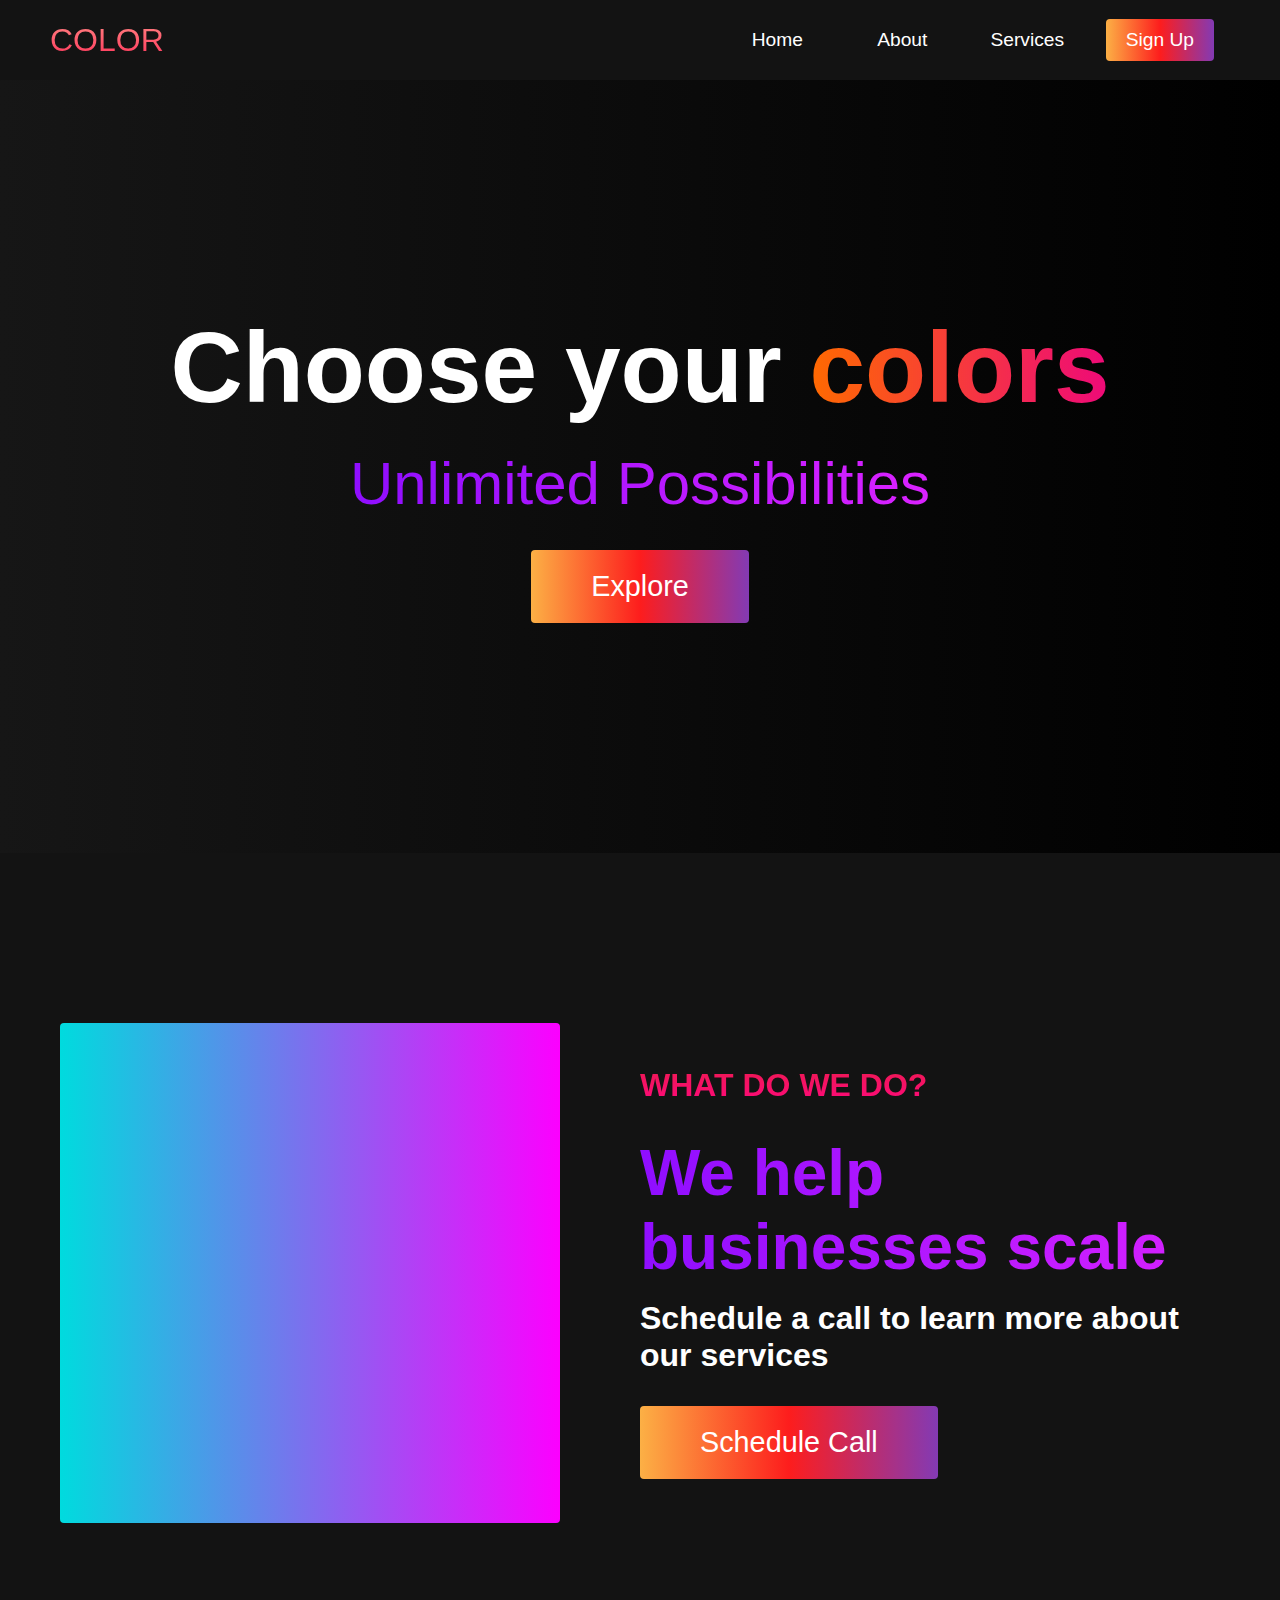
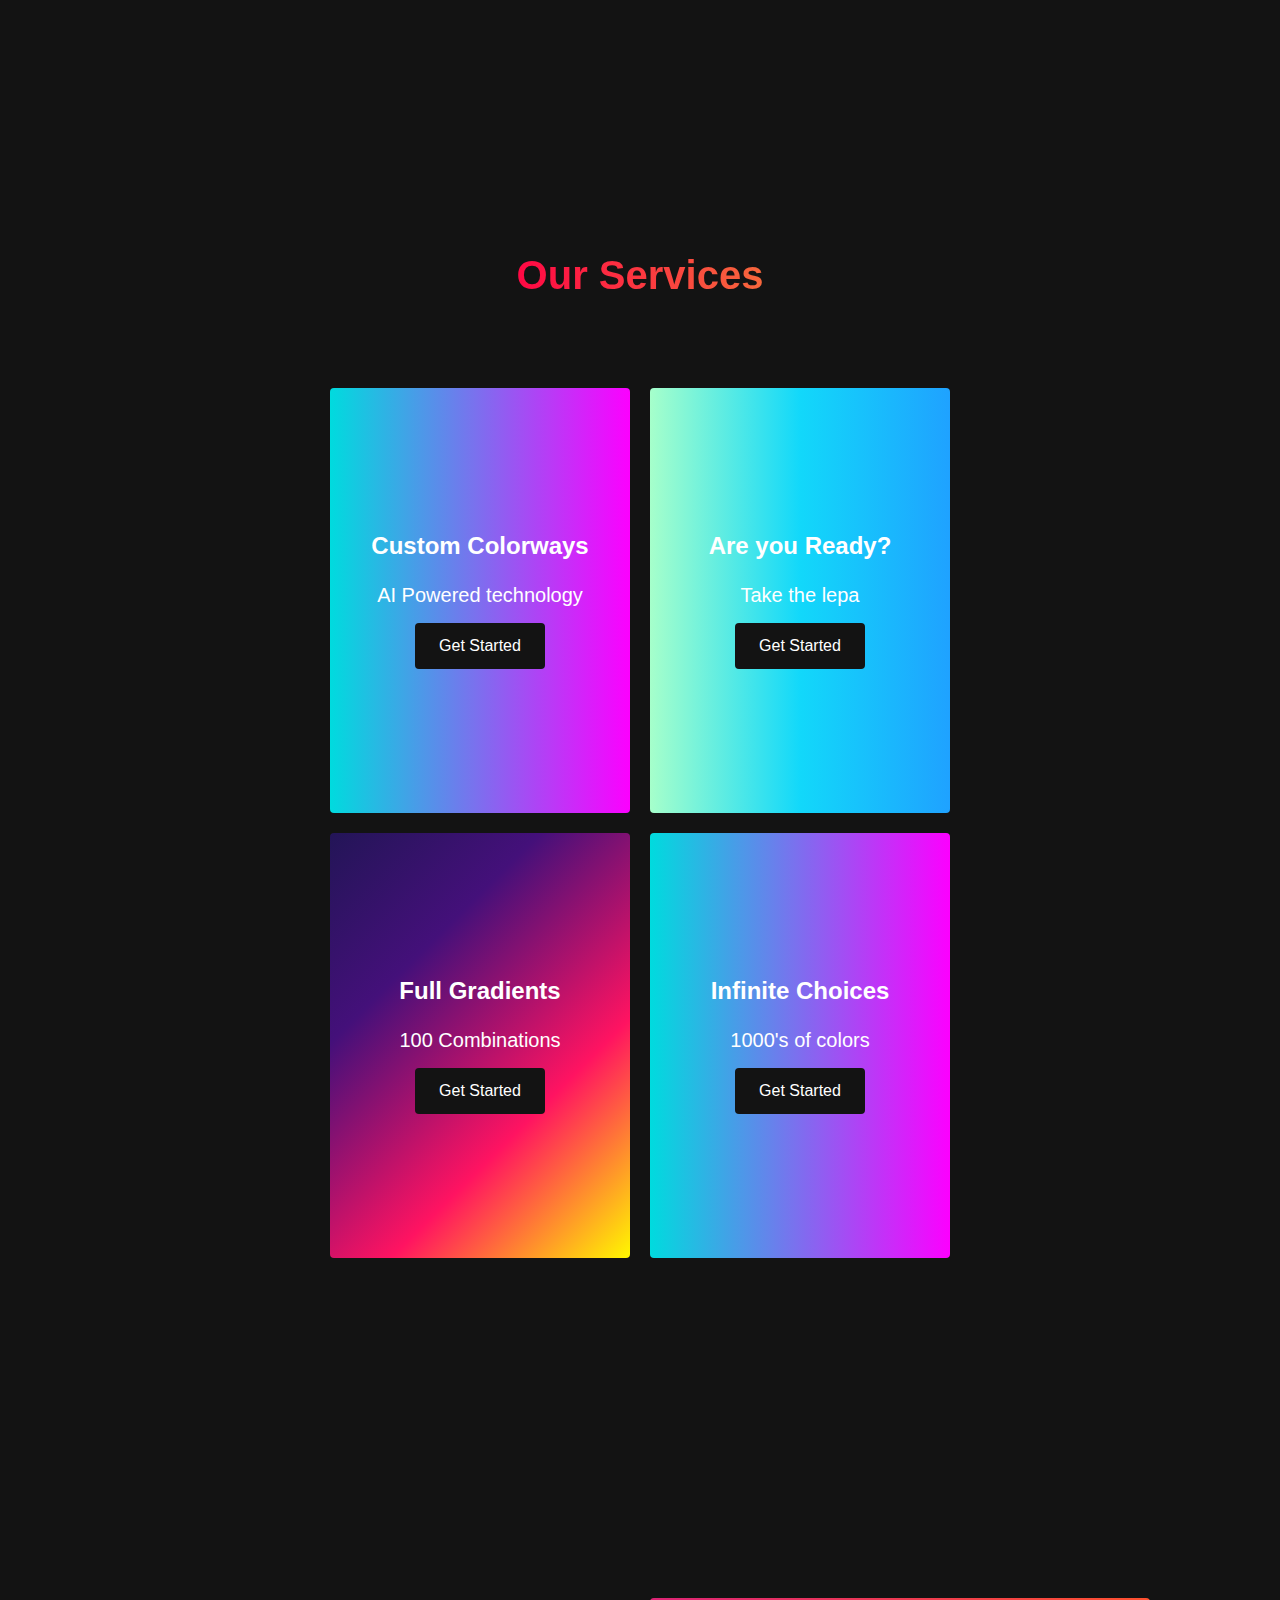
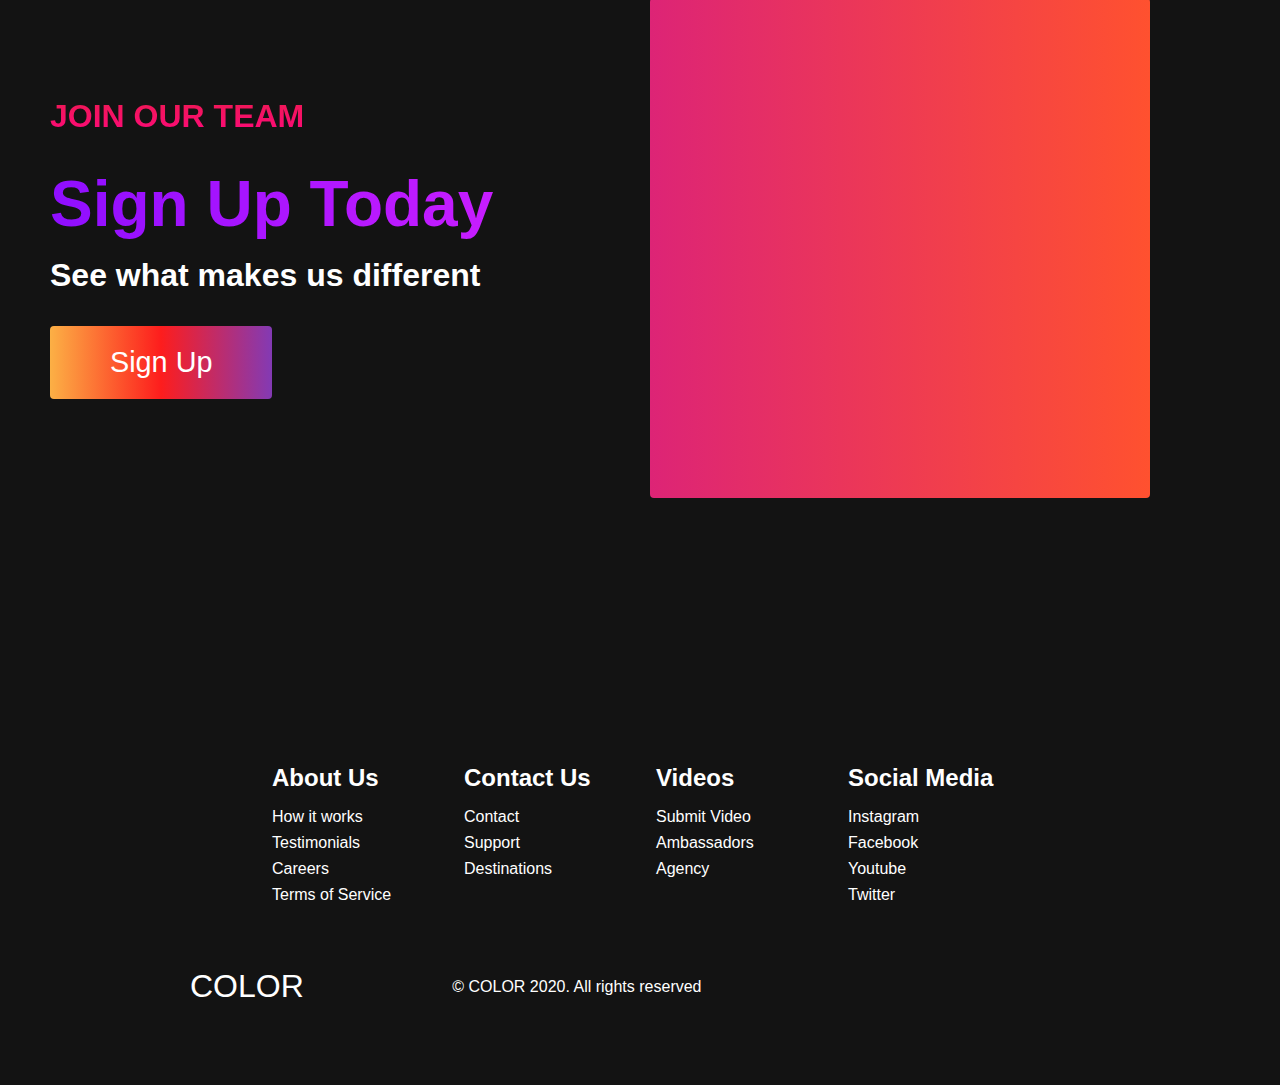
==== index2.html @ d67bf5ee "Landing page 1.0" ====
<!DOCTYPE html>
<html lang="en">
  <head>
    <meta charset="UTF-8" />
    <meta name="viewport" content="width=device-width, initial-scale=1.0" />
    <title>Scroll Website</title>
    <link rel="stylesheet" href="styles2.css" />
    <link
      rel="stylesheet"
      href="https://use.fontawesome.com/releases/v5.14.0/css/all.css"
      integrity="sha384-HzLeBuhoNPvSl5KYnjx0BT+WB0QEEqLprO+NBkkk5gbc67FTaL7XIGa2w1L0Xbgc"
      crossorigin="anonymous"
    />
  </head>
  <body>
    <!-- Navbar Section -->
    <nav class="navbar">
      <div class="navbar__container">
        <a href="#home" id="navbar__logo">COLOR</a>
        <div class="navbar__toggle" id="mobile-menu">
          <span class="bar"></span> <span class="bar"></span>
          <span class="bar"></span>
        </div>
        <ul class="navbar__menu">
          <li class="navbar__item">
            <a href="#home" class="navbar__links" id="home-page">Home</a>
          </li>
          <li class="navbar__item">
            <a href="#about" class="navbar__links" id="about-page">About</a>
          </li>
          <li class="navbar__item">
            <a href="#services" class="navbar__links" id="services-page"
              >Services</a
            >
          </li>
          <li class="navbar__btn">
            <a href="#sign-up" class="button" id="signup">Sign Up</a>
          </li>
        </ul>
      </div>
    </nav>

    <!-- Hero Section -->
    <div class="hero" id="home">
      <div class="hero__container">
        <h1 class="hero__heading">Choose your <span>colors</span></h1>
        <p class="hero__description">Unlimited Possibilities</p>
        <button class="main__btn"><a href="#">Explore</a></button>
      </div>
    </div>

    <!-- About Section -->
    <div class="main" id="about">
      <div class="main__container">
        <div class="main__img--container">
          <div class="main__img--card"><i class="fas fa-layer-group"></i></div>
        </div>
        <div class="main__content">
          <h1>What do we do?</h1>
          <h2>We help businesses scale</h2>
          <p>Schedule a call to learn more about our services</p>
          <button class="main__btn"><a href="#">Schedule Call</a></button>
        </div>
      </div>
    </div>

    <!-- Services Section -->
    <div class="services" id="services">
      <h1>Our Services</h1>
      <div class="services__wrapper">
        <div class="services__card">
          <h2>Custom Colorways</h2>
          <p>AI Powered technology</p>
          <div class="services__btn"><button>Get Started</button></div>
        </div>
        <div class="services__card">
          <h2>Are you Ready?</h2>
          <p>Take the lepa</p>
          <div class="services__btn"><button>Get Started</button></div>
        </div>
        <div class="services__card">
          <h2>Full Gradients</h2>
          <p>100 Combinations</p>
          <div class="services__btn"><button>Get Started</button></div>
        </div>
        <div class="services__card">
          <h2>Infinite Choices</h2>
          <p>1000's of colors</p>
          <div class="services__btn"><button>Get Started</button></div>
        </div>
      </div>
    </div>

    <!-- Features Section -->
    <div class="main" id="sign-up">
      <div class="main__container">
        <div class="main__content">
          <h1>Join Our Team</h1>
          <h2>Sign Up Today</h2>
          <p>See what makes us different</p>
          <button class="main__btn"><a href="#">Sign Up</a></button>
        </div>
        <div class="main__img--container">
          <div class="main__img--card" id="card-2">
            <i class="fas fa-users"></i>
          </div>
        </div>
      </div>
    </div>

    <!-- Footer Section -->
    <div class="footer__container">
      <div class="footer__links">
        <div class="footer__link--wrapper">
          <div class="footer__link--items">
            <h2>About Us</h2>
            <a href="/sign__up">How it works</a> <a href="/">Testimonials</a>
            <a href="/">Careers</a> <a href="/">Terms of Service</a>
          </div>
          <div class="footer__link--items">
            <h2>Contact Us</h2>
            <a href="/">Contact</a> <a href="/">Support</a>
            <a href="/">Destinations</a>
          </div>
        </div>
        <div class="footer__link--wrapper">
          <div class="footer__link--items">
            <h2>Videos</h2>
            <a href="/">Submit Video</a> <a href="/">Ambassadors</a>
            <a href="/">Agency</a>
          </div>
          <div class="footer__link--items">
            <h2>Social Media</h2>
            <a href="/">Instagram</a> <a href="/">Facebook</a>
            <a href="/">Youtube</a> <a href="/">Twitter</a>
          </div>
        </div>
      </div>
      <section class="social__media">
        <div class="social__media--wrap">
          <div class="footer__logo">
            <a href="/" id="footer__logo">COLOR</a>
          </div>
          <p class="website__rights">© COLOR 2020. All rights reserved</p>
          <div class="social__icons">
            <a href="/" class="social__icon--link" target="_blank"
              ><i class="fab fa-facebook"></i
            ></a>
            <a href="/" class="social__icon--link"
              ><i class="fab fa-instagram"></i
            ></a>
            <a href="/" class="social__icon--link"
              ><i class="fab fa-youtube"></i
            ></a>
            <a href="/" class="social__icon--link"
              ><i class="fab fa-linkedin"></i
            ></a>
            <a href="/" class="social__icon--link"
              ><i class="fab fa-twitter"></i
            ></a>
          </div>
        </div>
      </section>
    </div>

    <script src="app2.js"></script>
  </body>
</html>
---- styles2.css ----
* {
  box-sizing: border-box;
  margin: 0;
  padding: 0;
  font-family: 'Kumbh Sans', sans-serif;
  scroll-behavior: smooth;
}

.navbar {
  background: #131313;
  height: 80px;
  display: flex;
  justify-content: center;
  align-items: center;
  font-size: 1.2rem;
  position: sticky;
  top: 0;
  z-index: 999;
}

.navbar__container {
  display: flex;
  justify-content: space-between;
  height: 80px;
  z-index: 1;
  width: 100%;
  max-width: 1300px;
  margin: 0 auto;
  padding: 0 50px;
}

#navbar__logo {
  background-color: #ff8177;
  background-image: linear-gradient(to top, #ff0844 0%, #ffb199 100%);
  background-size: 100%;
  -webkit-background-clip: text;
  -moz-background-clip: text;
  -webkit-text-fill-color: transparent;
  -moz-text-fill-color: transparent;
  display: flex;
  align-items: center;
  cursor: pointer;
  text-decoration: none;
  font-size: 2rem;
}

.navbar__menu {
  display: flex;
  align-items: center;
  list-style: none;
}

.navbar__item {
  height: 80px;
}

.navbar__links {
  color: #fff;
  display: flex;
  align-items: center;
  justify-content: center;
  width: 125px;
  text-decoration: none;
  height: 100%;
  transition: all 0.3s ease;
}

.navbar__btn {
  display: flex;
  justify-content: center;
  align-items: center;
  padding: 0 1rem;
  width: 100%;
}

.button {
  display: flex;
  justify-content: center;
  align-items: center;
  text-decoration: none;
  padding: 10px 20px;
  height: 100%;
  width: 100%;
  border: none;
  outline: none;
  border-radius: 4px;
  background: #833ab4;
  background: -webkit-linear-gradient(to right, #fcb045, #fd1d1d, #833ab4);
  background: linear-gradient(to right, #fcb045, #fd1d1d, #833ab4);
  color: #fff;
  transition: all 0.3s ease;
}

.navbar__links:hover {
  color: #9518fc;
  transition: all 0.3s ease;
}

@media screen and (max-width: 960px) {
  .navbar__container {
    display: flex;
    justify-content: space-between;
    height: 80px;
    z-index: 1;
    width: 100%;
    max-width: 1300px;
    padding: 0;
  }

  .navbar__menu {
    display: grid;
    grid-template-columns: auto;
    margin: 0;
    width: 100%;
    position: absolute;
    top: -1000px;
    opacity: 1;
    transition: all 0.5s ease;
    z-index: -1;
  }

  .navbar__menu.active {
    background: #131313;
    top: 100%;
    opacity: 1;
    transition: all 0.5s ease;
    z-index: 99;
    height: 60vh;
    font-size: 1.6rem;
  }

  #navbar__logo {
    padding-left: 25px;
  }

  .navbar__toggle .bar {
    width: 25px;
    height: 3px;
    margin: 5px auto;
    transition: all 0.3s ease-in-out;
    background: #fff;
  }

  .navbar__item {
    width: 100%;
  }

  .navbar__links {
    text-align: center;
    padding: 2rem;
    width: 100%;
    display: table;
  }

  .navbar__btn {
    padding-bottom: 2rem;
  }

  .button {
    display: flex;
    justify-content: center;
    align-items: center;
    width: 80%;
    height: 80px;
    margin: 0;
  }

  #mobile-menu {
    position: absolute;
    top: 20%;
    right: 5%;
    transform: translate(5%, 20%);
  }

  .navbar__toggle .bar {
    display: block;
    cursor: pointer;
  }

  #mobile-menu.is-active .bar:nth-child(2) {
    opacity: 0;
  }

  #mobile-menu.is-active .bar:nth-child(1) {
    transform: translateY(8px) rotate(45deg);
  }

  #mobile-menu.is-active .bar:nth-child(3) {
    transform: translateY(-8px) rotate(-45deg);
  }
}

/* Hero Section */
.hero {
  background: #000000;
  background: linear-gradient(to right, #161616, #000000);
  padding: 200px 0;
}

.hero__container {
  display: flex;
  flex-direction: column;
  justify-content: center;
  align-items: center;
  max-width: 1200px;
  margin: 0 auto;
  height: 90%;
  text-align: center;
  padding: 30px;
}

.hero__heading {
  font-size: 100px;
  margin-bottom: 24px;
  color: #fff;
}

.hero__heading span {
  background: #ee0979; /* fallback for old browsers */
  background: -webkit-linear-gradient(
    to right,
    #ff6a00,
    #ee0979
  ); /* Chrome 10-25, Safari 5.1-6 */
  background: linear-gradient(
    to right,
    #ff6a00,
    #ee0979
  ); /* W3C, IE 10+/ Edge, Firefox 16+, Chrome 26+, Opera 12+, Safari 7+ */
  background-size: 100%;
  -webkit-background-clip: text;
  -moz-background-clip: text;
  -webkit-text-fill-color: transparent;
  -mo-text-fill-color: transparent;
}

.hero__description {
  font-size: 60px;
  background: #da22ff; /* fallback for old browsers */
  background: -webkit-linear-gradient(
    to right,
    #9114ff,
    #da22ff
  ); /* Chrome 10-25, Safari 5.1-6 */
  background: linear-gradient(
    to right,
    #8f0eff,
    #da22ff
  ); /* W3C, IE 10+/ Edge, Firefox 16+, Chrome 26+, Opera 12+, Safari 7+ */
  background-size: 100%;
  -webkit-background-clip: text;
  -moz-background-clip: text;
  -webkit-text-fill-color: transparent;
  -moz-text-fill-color: transparent;
}

.highlight {
  border-bottom: 4px solid rgb(132, 0, 255);
}

@media screen and (max-width: 768px) {
  .hero__heading {
    font-size: 60px;
  }

  .hero__description {
    font-size: 40px;
  }
}

/* About Section */
.main {
  background-color: #131313;
  padding: 10rem 0;
}

.main__container {
  display: grid;
  grid-template-columns: 1fr 1fr;
  align-items: center;
  justify-content: center;
  margin: 0 auto;
  height: 90%;
  z-index: 1;
  width: 100%;
  max-width: 1300px;
  padding: 0 50px;
}

.main__content {
  color: #fff;
  width: 100%;
}

.main__content h1 {
  font-size: 2rem;
  background-color: #fe3b6f;
  background-image: linear-gradient(to top, #ff087b 0%, #ed1a52 100%);
  background-size: 100%;
  -webkit-background-clip: text;
  -moz-background-clip: text;
  -webkit-text-fill-color: transparent;
  -moz-text-fill-color: transparent;
  text-transform: uppercase;
  margin-bottom: 32px;
}

.main__content h2 {
  font-size: 4rem;
  background: #ff8177; /* fallback for old browsers */
  background: -webkit-linear-gradient(
    to right,
    #9114ff,
    #da22ff
  ); /* Chrome 10-25, Safari 5.1-6 */
  background: linear-gradient(
    to right,
    #8f0eff,
    #da22ff
  ); /* W3C, IE 10+/ Edge, Firefox 16+, Chrome 26+, Opera 12+, Safari 7+ */
  background-size: 100%;
  -webkit-background-clip: text;
  -moz-background-clip: text;
  -webkit-text-fill-color: transparent;
  -moz-text-fill-color: transparent;
}

.main__content p {
  margin-top: 1rem;
  font-size: 2rem;
  font-weight: 700;
}

.main__btn {
  font-size: 1.8rem;
  background: #833ab4;
  background: -webkit-linear-gradient(to right, #fcb045, #fd1d1d, #833ab4);
  background: linear-gradient(to right, #fcb045, #fd1d1d, #833ab4);
  padding: 20px 60px;
  border: none;
  border-radius: 4px;
  margin-top: 2rem;
  cursor: pointer;
  position: relative;
  transition: all 0.35s;
  outline: none;
}

.main__btn a {
  position: relative;
  z-index: 2;
  color: #fff;
  text-decoration: none;
}

.main__btn:after {
  position: absolute;
  content: '';
  top: 0;
  left: 0;
  width: 0;
  height: 100%;
  background: #ff1ead;
  transition: all 0.35s;
  border-radius: 4px;
}

.main__btn:hover {
  color: #fff;
}

.main__btn:hover:after {
  width: 100%;
}

.main__img--container {
  text-align: center;
}

.main__img--card {
  margin: 10px;
  height: 500px;
  width: 500px;
  border-radius: 4px;
  display: flex;
  flex-direction: column;
  justify-content: center;
  color: #fff;
  background-image: linear-gradient(to right, #00dbde 0%, #fc00ff 100%);
}

.fa-layer-group,
.fa-users {
  font-size: 14rem;
}

#card-2 {
  background: #ff512f;
  background: -webkit-linear-gradient(to right, #dd2476, #ff512f);
  background: linear-gradient(to right, #dd2476, #ff512f);
}

/* Mobile Responsive */
@media screen and (max-width: 1100px) {
  .main__container {
    display: grid;
    grid-template-columns: 1fr;
    align-items: center;
    justify-content: center;
    width: 100%;
    margin: 0 auto;
    height: 90%;
  }

  .main__img--container {
    display: flex;
    justify-content: center;
  }

  .main__img--card {
    height: 425px;
    width: 425px;
  }

  .main__content {
    text-align: center;
    margin-bottom: 4rem;
  }

  .main__content h1 {
    font-size: 2.5rem;
    margin-top: 2rem;
  }

  .main__content h2 {
    font-size: 3rem;
  }

  .main__content p {
    margin-top: 1rem;
    font-size: 1.5rem;
  }
}

@media screen and (max-width: 480px) {
  .main__img--card {
    width: 250px;
    height: 250px;
  }

  .fa-users,
  .fa-layer-group {
    font-size: 4rem;
  }

  .main__content h1 {
    font-size: 2rem;
    margin-top: 3rem;
  }
  .main__content h2 {
    font-size: 2rem;
  }

  .main__content p {
    margin-top: 2rem;
  }

  .main__btn {
    padding: 12px 36px;
    margin: 2.5rem 0;
  }
}

/* Services Section */
.services {
  background: #131313;
  display: flex;
  flex-direction: column;
  justify-content: center;
  align-items: center;
  height: 100%;
  padding: 10rem 0;
}

.services h1 {
  background-color: #ff8177;
  background-image: linear-gradient(to right, #ff0844 0%, #f7673c 100%);
  background-size: 100%;
  -webkit-background-clip: text;
  -moz-background-clip: text;
  -webkit-text-fill-color: transparent;
  -moz-text-fill-color: transparent;
  margin-bottom: 5rem;
  font-size: 2.5rem;
}

.services__wrapper {
  display: grid;
  grid-template-columns: 1fr 1fr 1fr 1fr;
  grid-template-rows: 1fr;
}

.services__card {
  margin: 10px;
  height: 425px;
  width: 300px;
  border-radius: 4px;
  display: flex;
  flex-direction: column;
  justify-content: center;
  color: #fff;
  background-image: linear-gradient(to right, #00dbde 0%, #fc00ff 100%);
  transition: 0.3s ease-in;
}

.services__card:nth-child(2) {
  background: #1fa2ff; /* fallback for old browsers */
  background: -webkit-linear-gradient(
    to right,
    #a6ffcb,
    #12d8fa,
    #1fa2ff
  ); /* Chrome 10-25, Safari 5.1-6 */
  background: linear-gradient(
    to right,
    #a6ffcb,
    #12d8fa,
    #1fa2ff
  ); /* W3C, IE 10+/ Edge, Firefox 16+, Chrome 26+, Opera 12+, Safari 7+ */
}

.services__card:nth-child(3) {
  background-image: linear-gradient(
    -225deg,
    #231557 0%,
    #44107a 29%,
    #ff1361 67%,
    #fff800 100%
  );
}

.services__card h2 {
  text-align: center;
}

.services__card p {
  text-align: center;
  margin-top: 24px;
  font-size: 20px;
}

.services__btn {
  display: flex;
  justify-content: center;
  margin-top: 16px;
}

.services__card button {
  color: #fff;
  padding: 14px 24px;
  border: none;
  outline: none;
  border-radius: 4px;
  background: #131313;
  font-size: 1rem;
}

.services__card button:hover {
  cursor: pointer;
}

.services__card:hover {
  transform: scale(1.075);
  transition: 0.3s ease-in;
  cursor: pointer;
}

@media screen and (max-width: 1300px) {
  .services__wrapper {
    grid-template-columns: 1fr 1fr;
  }
}

@media screen and (max-width: 768px) {
  .services__wrapper {
    grid-template-columns: 1fr;
  }
}

/* Footer CSS */
.footer__container {
  background-color: #131313;
  padding: 5rem 0;
  display: flex;
  flex-direction: column;
  justify-content: center;
  align-items: center;
}

#footer__logo {
  color: #fff;
  display: flex;
  align-items: center;
  cursor: pointer;
  text-decoration: none;
  font-size: 2rem;
}

.footer__links {
  width: 100%;
  max-width: 1000px;
  display: flex;
  justify-content: center;
}

.footer__link--wrapper {
  display: flex;
}

.footer__link--items {
  display: flex;
  flex-direction: column;
  align-items: flex-start;
  margin: 16px;
  text-align: left;
  width: 160px;
  box-sizing: border-box;
}

.footer__link--items h2 {
  margin-bottom: 16px;
  color: #fff;
}

.footer__link--items a {
  color: #fff;
  text-decoration: none;
  margin-bottom: 0.5rem;
  transition: 0.3 ease-out;
}

.footer__link--items a:hover {
  color: #e9e9e9;
  transition: 0.3 ease-out;
}

.social__icon--link {
  color: #fff;
  font-size: 24px;
}

.social__media {
  max-width: 1000px;
  width: 100%;
}

.social__media--wrap {
  display: flex;
  justify-content: space-between;
  align-items: center;
  width: 90%;
  max-width: 1000px;
  margin: 40px auto 0 auto;
}

.social__icons {
  display: flex;
  justify-content: space-between;
  align-items: center;
  width: 240px;
}

.website__rights {
  color: #fff;
}

@media screen and (max-width: 820px) {
  .footer__links {
    padding-top: 2rem;
  }

  #footer__logo {
    margin-bottom: 2rem;
  }

  .website__rights {
    margin-bottom: 2rem;
  }

  .footer__link--wrapper {
    flex-direction: column;
  }

  .social__media--wrap {
    flex-direction: column;
  }
}

@media screen and (max-width: 480px) {
  .footer__link--items {
    margin: 0;
    padding: 10px;
    width: 100%;
  }
}
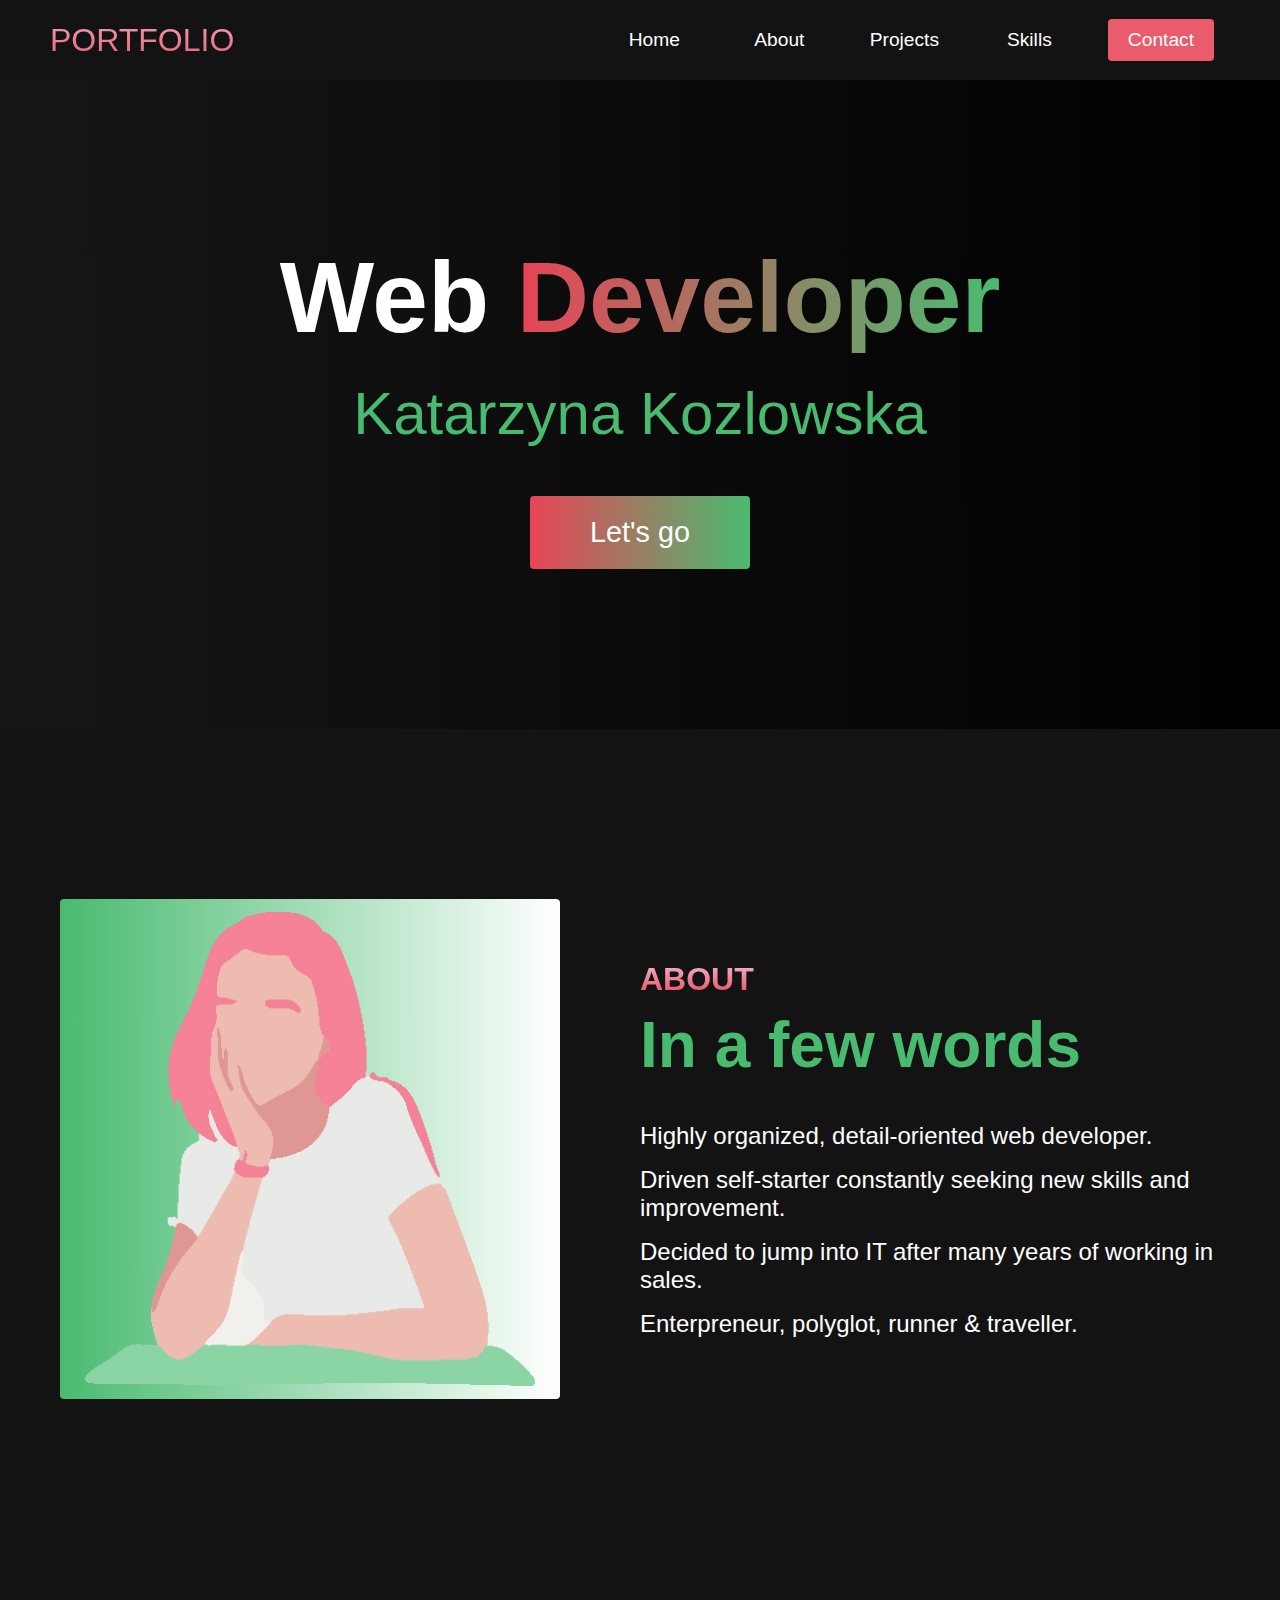
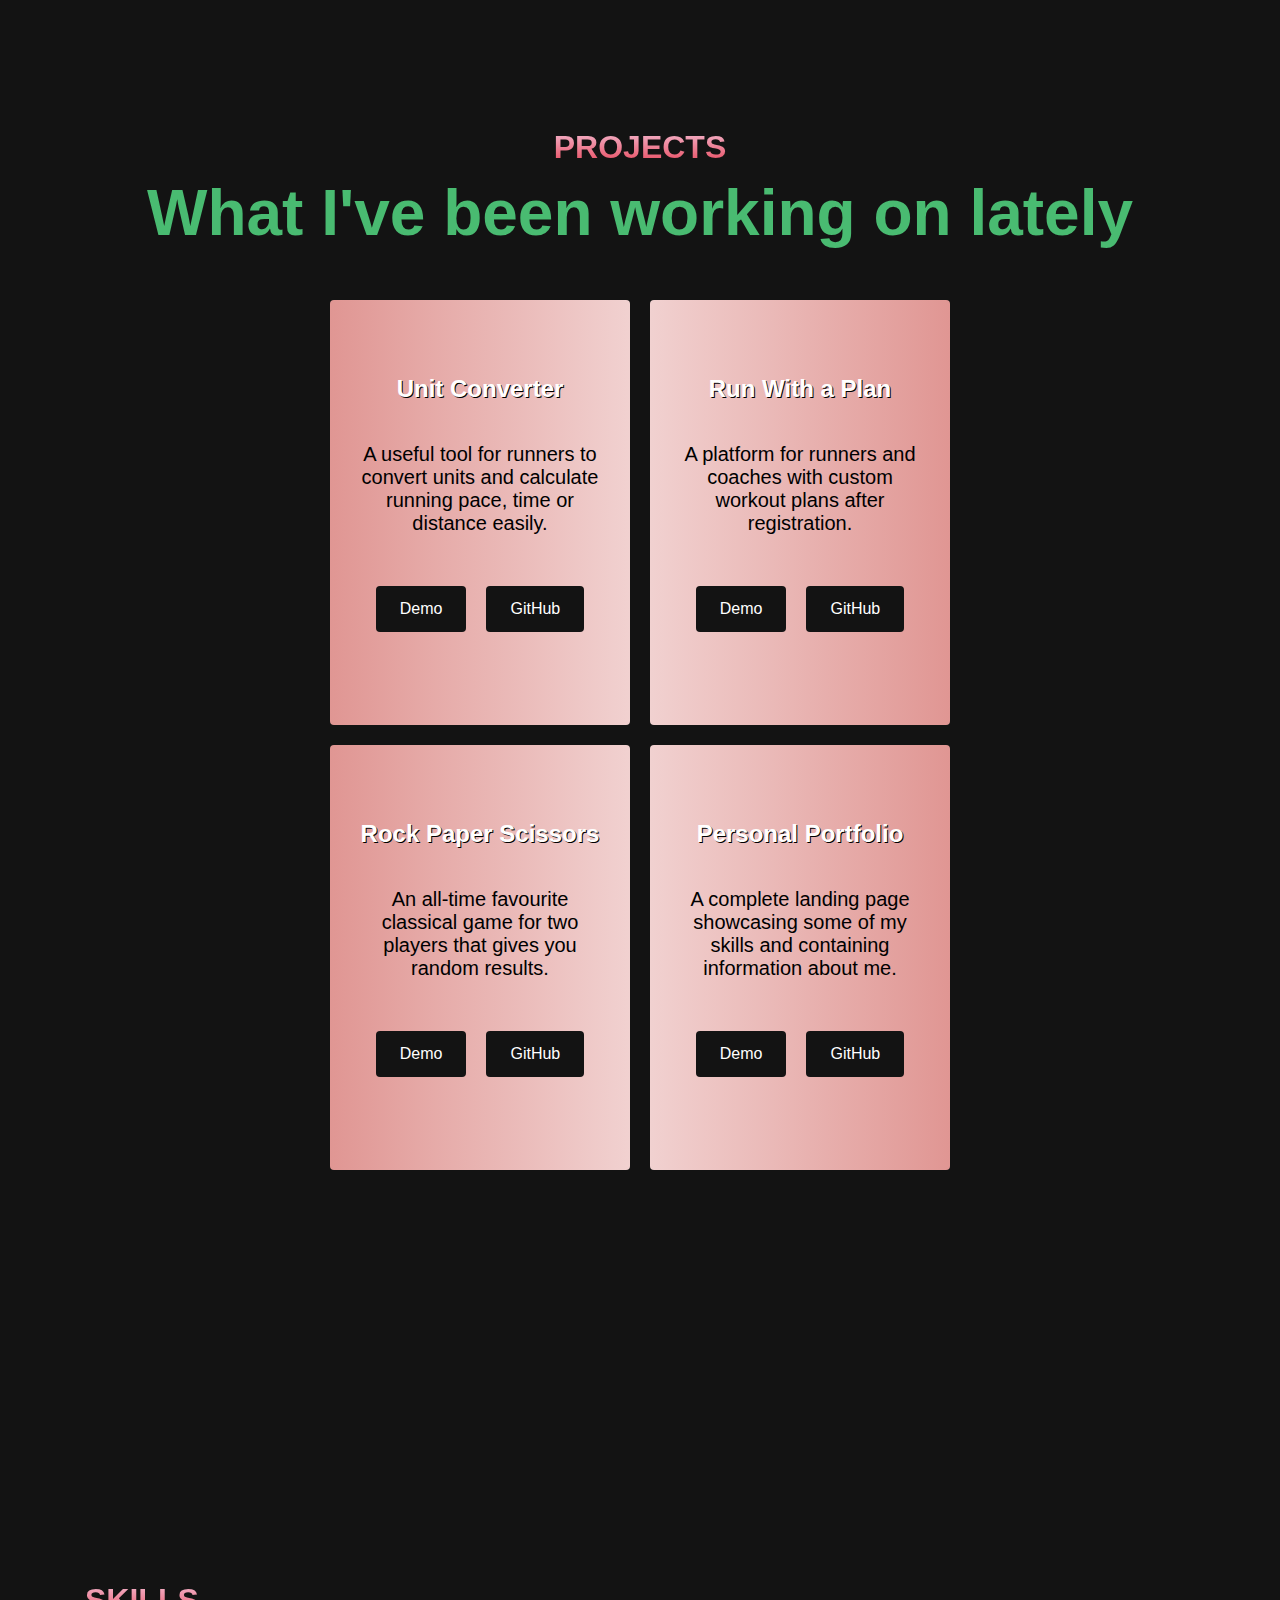
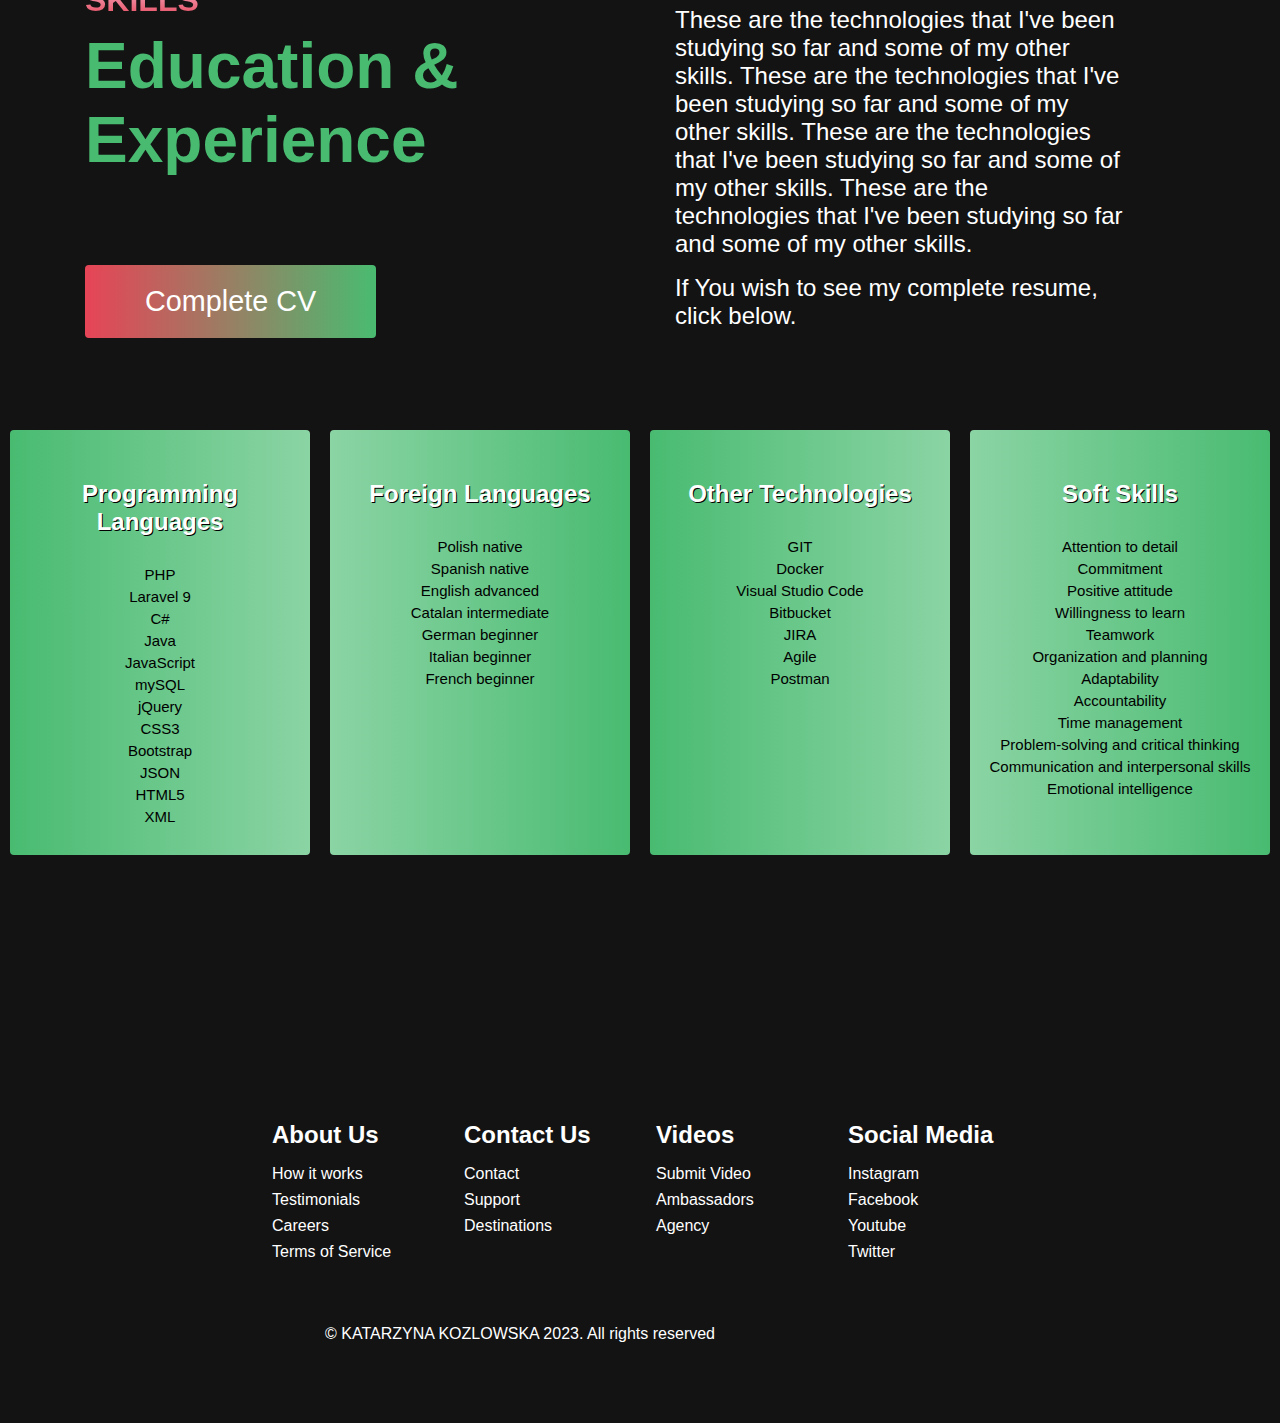
==== commit 2cb91613: "Portfolio landing in progress" ====
--- a/index2.html
+++ b/index2.html
@@ -3,7 +3,7 @@
   <head>
     <meta charset="UTF-8" />
     <meta name="viewport" content="width=device-width, initial-scale=1.0" />
-    <title>Scroll Website</title>
+    <title>Katarzyna Kozlowska</title>
     <link rel="stylesheet" href="styles2.css" />
     <link
       rel="stylesheet"
@@ -16,7 +16,7 @@
     <!-- Navbar Section -->
     <nav class="navbar">
       <div class="navbar__container">
-        <a href="#home" id="navbar__logo">COLOR</a>
+        <a href="#home" id="navbar__logo">PORTFOLIO</a>
         <div class="navbar__toggle" id="mobile-menu">
           <span class="bar"></span> <span class="bar"></span>
           <span class="bar"></span>
@@ -29,12 +29,17 @@
             <a href="#about" class="navbar__links" id="about-page">About</a>
           </li>
           <li class="navbar__item">
-            <a href="#services" class="navbar__links" id="services-page"
-              >Services</a
+            <a href="#projects" class="navbar__links" id="projects-page"
+              >Projects</a
             >
           </li>
+          <li class="navbar__item">
+            <a href="#skills" class="navbar__links" id="skills-page"
+              >Skills</a
+            >
+          </li>
           <li class="navbar__btn">
-            <a href="#sign-up" class="button" id="signup">Sign Up</a>
+            <a href="#footer" class="button" id="contact-page">Contact</a>
           </li>
         </ul>
       </div>
@@ -43,9 +48,9 @@
     <!-- Hero Section -->
     <div class="hero" id="home">
       <div class="hero__container">
-        <h1 class="hero__heading">Choose your <span>colors</span></h1>
-        <p class="hero__description">Unlimited Possibilities</p>
-        <button class="main__btn"><a href="#">Explore</a></button>
+        <h1 class="hero__heading">Web <span>Developer</span></h1>
+        <p class="hero__description">Katarzyna Kozlowska</p>
+        <button class="main__btn"><a href="#about">Let's go</a></button>
       </div>
     </div>
 
@@ -53,63 +58,143 @@
     <div class="main" id="about">
       <div class="main__container">
         <div class="main__img--container">
-          <div class="main__img--card"><i class="fas fa-layer-group"></i></div>
+          <div class="main__img--card"><img src="developer-logo.webp" class="dev-logo"></div>
         </div>
         <div class="main__content">
-          <h1>What do we do?</h1>
-          <h2>We help businesses scale</h2>
-          <p>Schedule a call to learn more about our services</p>
-          <button class="main__btn"><a href="#">Schedule Call</a></button>
-        </div>
-      </div>
-    </div>
-
-    <!-- Services Section -->
-    <div class="services" id="services">
-      <h1>Our Services</h1>
-      <div class="services__wrapper">
-        <div class="services__card">
-          <h2>Custom Colorways</h2>
-          <p>AI Powered technology</p>
-          <div class="services__btn"><button>Get Started</button></div>
-        </div>
-        <div class="services__card">
-          <h2>Are you Ready?</h2>
-          <p>Take the lepa</p>
-          <div class="services__btn"><button>Get Started</button></div>
-        </div>
-        <div class="services__card">
-          <h2>Full Gradients</h2>
-          <p>100 Combinations</p>
-          <div class="services__btn"><button>Get Started</button></div>
-        </div>
-        <div class="services__card">
-          <h2>Infinite Choices</h2>
-          <p>1000's of colors</p>
-          <div class="services__btn"><button>Get Started</button></div>
-        </div>
-      </div>
-    </div>
-
-    <!-- Features Section -->
-    <div class="main" id="sign-up">
-      <div class="main__container">
-        <div class="main__content">
-          <h1>Join Our Team</h1>
-          <h2>Sign Up Today</h2>
-          <p>See what makes us different</p>
-          <button class="main__btn"><a href="#">Sign Up</a></button>
-        </div>
-        <div class="main__img--container">
-          <div class="main__img--card" id="card-2">
-            <i class="fas fa-users"></i>
-          </div>
-        </div>
-      </div>
-    </div>
+          <h1>About</h1>
+          <h2 class="subtitle">In a few words</h2> 
+          <p>Highly organized, detail-oriented web developer. <p>
+          <p>Driven self-starter constantly seeking new skills and improvement.</p>
+          <p>Decided to jump into IT after many years of working in sales.</p>
+          <p>Enterpreneur, polyglot, runner & traveller.</p>
+          <!--<button class="main__btn"><a href="#">Resume</a></button> -->
+        </div>
+      </div>
+    </div>
+
+    <!-- Projects Section -->
+    <div class="projects" id="projects">
+      <h1>PROJECTS</h1>
+      <h2 class="subtitle">What I've been working on lately</h2>
+      <div class="projects__wrapper">
+        <div class="projects__card">
+          <h2>Unit Converter</h2>
+          	<p>A useful tool for runners to convert units and calculate running pace, time or distance easily.</p>
+          	<div class="projects__btn">
+          		<button>Demo</button>
+            	<button>GitHub</button></div>
+        </div>
+        <div class="projects__card">
+          <h2>Run With a Plan</h2>
+          <p>A platform for runners and coaches with custom workout plans after registration.</p>
+          <div class="projects__btn">
+          	<button>Demo</button>
+          	<button>GitHub</button>
+          </div>
+        </div>
+        <div class="projects__card">
+          <h2>Rock Paper Scissors</h2>
+          <p>An all-time favourite classical game for two players that gives you random results.</p>
+           <div class="projects__btn">
+           	<button>Demo</button>
+            <button>GitHub</button>
+           </div>
+        </div>
+        <div class="projects__card">
+          <h2>Personal Portfolio</h2>
+          <p>A complete landing page showcasing some of my skills and containing information about me.</p>
+          <div class="projects__btn">
+          	<button>Demo</button>
+          	<button>GitHub</button>
+          </div>
+        </div>
+      </div>
+    </div>
+
+    <!-- Skills Section -->
+    
+<div class="skills" id="skills">
+      <div class="skills__container">
+        <div class="skills__side--container">
+          	<h1>Skills</h1>
+          	<h2 class="subtitle">Education & Experience</h2>
+          	<button class="main__btn"><a href="#">Complete CV</a></button>
+        </div>
+        <div class="skills__side--container">
+          	<p>These are the technologies that I've been studying so far and some of my other skills.
+          	These are the technologies that I've been studying so far and some of my other skills. 
+            These are the technologies that I've been studying so far and some of my other skills.
+            These are the technologies that I've been studying so far and some of my other skills.</p>
+          	<p>If You wish to see my complete resume, click below.</p>
+          	
+        </div>
+    </div>
+             <div class="skills__wrapper">
+        		<div class="skills__card">
+          			<h2>Programming Languages</h2>
+          			<ul class="skills__list">
+          				<li>PHP</li>
+          				<li>Laravel 9</li>
+          				<li>C#</li>
+          				<li>Java</li>
+          				<li>JavaScript</li>
+          				<li>mySQL</li>
+          				<li>jQuery</li>
+          				<li>CSS3</li>
+          				<li>Bootstrap</li>
+          				<li>JSON</li>
+          				<li>HTML5</li>
+          				<li>XML</li>
+          			</ul>
+        		</div>
+          			
+        		<div class="skills__card">
+          			<h2>Foreign Languages</h2>
+          			<ul class="skills__list">
+          				<li>Polish native</li>
+          				<li>Spanish native</li>
+          				<li>English advanced</li>
+          				<li>Catalan intermediate</li>
+          				<li>German beginner</li>
+          				<li>Italian beginner</li>
+          				<li>French beginner</li>
+          			</ul>
+        		</div>
+        		<div class="skills__card">
+          			<h2>Other Technologies</h2>
+          			<ul class="skills__list">
+          				<li>GIT</li>
+          				<li>Docker</li>
+          				<li>Visual Studio Code</li>
+          				<li>Bitbucket</li>
+          				<li>JIRA</li>
+          				<li>Agile</li>
+          				<li>Postman</li>
+          			</ul>
+        		</div>
+        		<div class="skills__card">
+          			<h2>Soft Skills</h2>
+          			<ul class="skills__list">
+          				<li>Attention to detail</li>
+          				<li>Commitment</li>
+          				<li>Positive attitude</li>
+          				<li>Willingness to learn</li>
+          				<li>Teamwork</li>
+          				<li>Organization and planning</li>
+          				<li>Adaptability</li>
+          				<li>Accountability</li>
+          				<li>Time management</li>
+          				<li>Problem-solving and critical thinking</li>
+						<li>Communication and interpersonal skills</li>
+						<li>Emotional intelligence</li>
+          			</ul>
+        		</div>
+      		</div>
+      	</div>
+ </div>
 
     <!-- Footer Section -->
-    <div class="footer__container">
+    <div class="footer__container" id="footer">
       <div class="footer__links">
         <div class="footer__link--wrapper">
           <div class="footer__link--items">
@@ -139,9 +224,9 @@
       <section class="social__media">
         <div class="social__media--wrap">
           <div class="footer__logo">
-            <a href="/" id="footer__logo">COLOR</a>
-          </div>
-          <p class="website__rights">© COLOR 2020. All rights reserved</p>
+            <!--<a href="/" id="footer__logo">COLOR</a> -->
+          </div>
+          <p class="website__rights">© KATARZYNA KOZLOWSKA 2023. All rights reserved</p>
           <div class="social__icons">
             <a href="/" class="social__icon--link" target="_blank"
               ><i class="fab fa-facebook"></i
--- a/styles2.css
+++ b/styles2.css
@@ -31,7 +31,7 @@
 
 #navbar__logo {
   background-color: #ff8177;
-  background-image: linear-gradient(to top, #ff0844 0%, #ffb199 100%);
+  background-image: linear-gradient(to top, #e74457 0%, #f3bcd3 100%);
   background-size: 100%;
   -webkit-background-clip: text;
   -moz-background-clip: text;
@@ -84,15 +84,15 @@
   border: none;
   outline: none;
   border-radius: 4px;
-  background: #833ab4;
-  background: -webkit-linear-gradient(to right, #fcb045, #fd1d1d, #833ab4);
-  background: linear-gradient(to right, #fcb045, #fd1d1d, #833ab4);
+  background: #ea5b6b;
+  /*background: -webkit-linear-gradient(to right, #e74457, #66c687);
+  background: linear-gradient(to right, #e74457, #66c687);*/
   color: #fff;
   transition: all 0.3s ease;
 }
 
 .navbar__links:hover {
-  color: #9518fc;
+  color: #f08894;
   transition: all 0.3s ease;
 }
 
@@ -194,7 +194,7 @@
 .hero {
   background: #000000;
   background: linear-gradient(to right, #161616, #000000);
-  padding: 200px 0;
+  padding: 130px 0;
 }
 
 .hero__container {
@@ -217,16 +217,10 @@
 
 .hero__heading span {
   background: #ee0979; /* fallback for old browsers */
-  background: -webkit-linear-gradient(
-    to right,
-    #ff6a00,
-    #ee0979
-  ); /* Chrome 10-25, Safari 5.1-6 */
-  background: linear-gradient(
-    to right,
-    #ff6a00,
-    #ee0979
-  ); /* W3C, IE 10+/ Edge, Firefox 16+, Chrome 26+, Opera 12+, Safari 7+ */
+  background: -webkit-linear-gradient(to right, #e74457, #49bb71); 
+  /* Chrome 10-25, Safari 5.1-6 */
+  background: linear-gradient(to right,#e74457, #49bb71); 
+  /* W3C, IE 10+/ Edge, Firefox 16+, Chrome 26+, Opera 12+, Safari 7+ */
   background-size: 100%;
   -webkit-background-clip: text;
   -moz-background-clip: text;
@@ -236,16 +230,83 @@
 
 .hero__description {
   font-size: 60px;
-  background: #da22ff; /* fallback for old browsers */
-  background: -webkit-linear-gradient(
-    to right,
-    #9114ff,
-    #da22ff
+  background: #49bb71; /* fallback for old browsers */
+  /*background: -webkit-linear-gradient(to right, #caebd5, #66c687); 
+  /* Chrome 10-25, Safari 5.1-6 */
+  /*background: linear-gradient(to right, #caebd5, #66c687); 
+  /* W3C, IE 10+/ Edge, Firefox 16+, Chrome 26+, Opera 12+, Safari 7+ */
+  background-size: 100%;
+  -webkit-background-clip: text;
+  -moz-background-clip: text;
+  -webkit-text-fill-color: transparent;
+  -moz-text-fill-color: transparent;
+}
+
+.highlight {
+  border-bottom: 4px solid rgb(132, 0, 255);
+}
+
+@media screen and (max-width: 768px) {
+  .hero__heading {
+    font-size: 60px;
+  }
+
+  .hero__description {
+    font-size: 40px;
+  }
+}
+
+/* About Section */
+.main {
+  background-color: #131313;
+  padding: 10rem 0;
+}
+
+.main__container {
+  display: grid;
+  grid-template-columns: 1fr 1fr;
+  align-items: center;
+  justify-content: center;
+  margin: 0 auto;
+  height: 90%;
+  z-index: 1;
+  width: 100%;
+  max-width: 1300px;
+  padding: 0 50px;
+}
+
+.main__content {
+  color: #fff;
+  width: 100%;
+ 
+}
+
+.main__content h1, .projects h1, .skills h1{
+  font-size: 2rem;
+  background-color: #e74457;
+ background-image: linear-gradient(to top, #e74457 0%, #f3bcd3 100%); */
+  background-size: 100%;
+  -webkit-background-clip: text;
+  -moz-background-clip: text;
+  -webkit-text-fill-color: transparent;
+  -moz-text-fill-color: transparent;
+  text-transform: uppercase;
+  margin-bottom: 10px;
+}
+
+.subtitle {
+  font-size: 4rem;
+  margin-bottom: 40px;
+  background: #49bb71; /* fallback for old browsers */
+  /*background: -webkit-linear-gradient(
+    to right,
+    #caebd5,
+    #66c687
   ); /* Chrome 10-25, Safari 5.1-6 */
-  background: linear-gradient(
-    to right,
-    #8f0eff,
-    #da22ff
+  /*background: linear-gradient(
+    to right,
+    #caebd5,
+    #66c687
   ); /* W3C, IE 10+/ Edge, Firefox 16+, Chrome 26+, Opera 12+, Safari 7+ */
   background-size: 100%;
   -webkit-background-clip: text;
@@ -254,92 +315,21 @@
   -moz-text-fill-color: transparent;
 }
 
-.highlight {
-  border-bottom: 4px solid rgb(132, 0, 255);
-}
-
-@media screen and (max-width: 768px) {
-  .hero__heading {
-    font-size: 60px;
-  }
-
-  .hero__description {
-    font-size: 40px;
-  }
-}
-
-/* About Section */
-.main {
-  background-color: #131313;
-  padding: 10rem 0;
-}
-
-.main__container {
-  display: grid;
-  grid-template-columns: 1fr 1fr;
-  align-items: center;
-  justify-content: center;
-  margin: 0 auto;
-  height: 90%;
-  z-index: 1;
-  width: 100%;
-  max-width: 1300px;
-  padding: 0 50px;
-}
-
-.main__content {
-  color: #fff;
-  width: 100%;
-}
-
-.main__content h1 {
-  font-size: 2rem;
-  background-color: #fe3b6f;
-  background-image: linear-gradient(to top, #ff087b 0%, #ed1a52 100%);
-  background-size: 100%;
-  -webkit-background-clip: text;
-  -moz-background-clip: text;
-  -webkit-text-fill-color: transparent;
-  -moz-text-fill-color: transparent;
-  text-transform: uppercase;
-  margin-bottom: 32px;
-}
-
-.main__content h2 {
-  font-size: 4rem;
-  background: #ff8177; /* fallback for old browsers */
-  background: -webkit-linear-gradient(
-    to right,
-    #9114ff,
-    #da22ff
-  ); /* Chrome 10-25, Safari 5.1-6 */
-  background: linear-gradient(
-    to right,
-    #8f0eff,
-    #da22ff
-  ); /* W3C, IE 10+/ Edge, Firefox 16+, Chrome 26+, Opera 12+, Safari 7+ */
-  background-size: 100%;
-  -webkit-background-clip: text;
-  -moz-background-clip: text;
-  -webkit-text-fill-color: transparent;
-  -moz-text-fill-color: transparent;
-}
-
 .main__content p {
   margin-top: 1rem;
-  font-size: 2rem;
-  font-weight: 700;
+  font-size: 1.5rem;
+  font-weight: 500;
 }
 
 .main__btn {
   font-size: 1.8rem;
-  background: #833ab4;
-  background: -webkit-linear-gradient(to right, #fcb045, #fd1d1d, #833ab4);
-  background: linear-gradient(to right, #fcb045, #fd1d1d, #833ab4);
+  background: #e74457;
+  background: -webkit-linear-gradient(to right, #e74457, #49bb71);
+  background: linear-gradient(to right, #e74457,  #49bb71);
   padding: 20px 60px;
   border: none;
   border-radius: 4px;
-  margin-top: 2rem;
+  margin-top: 3rem;
   cursor: pointer;
   position: relative;
   transition: all 0.35s;
@@ -360,7 +350,7 @@
   left: 0;
   width: 0;
   height: 100%;
-  background: #ff1ead;
+  background: #e74457;
   transition: all 0.35s;
   border-radius: 4px;
 }
@@ -379,6 +369,7 @@
 
 .main__img--card {
   margin: 10px;
+  padding: 25px;
   height: 500px;
   width: 500px;
   border-radius: 4px;
@@ -386,18 +377,13 @@
   flex-direction: column;
   justify-content: center;
   color: #fff;
-  background-image: linear-gradient(to right, #00dbde 0%, #fc00ff 100%);
-}
-
-.fa-layer-group,
-.fa-users {
-  font-size: 14rem;
+  background-image: linear-gradient(to right, #49bb71 0%, #fff 100%);
 }
 
 #card-2 {
-  background: #ff512f;
-  background: -webkit-linear-gradient(to right, #dd2476, #ff512f);
-  background: linear-gradient(to right, #dd2476, #ff512f);
+  background: #66c687;
+  /*background: -webkit-linear-gradient(to right, #66c687, #bee4cc);
+  background: linear-gradient(to right, #66c687, #bee4cc); */
 }
 
 /* Mobile Responsive */
@@ -448,11 +434,6 @@
     height: 250px;
   }
 
-  .fa-users,
-  .fa-layer-group {
-    font-size: 4rem;
-  }
-
   .main__content h1 {
     font-size: 2rem;
     margin-top: 3rem;
@@ -471,8 +452,8 @@
   }
 }
 
-/* Services Section */
-.services {
+/* Projects Section */
+.projects {
   background: #131313;
   display: flex;
   flex-direction: column;
@@ -482,82 +463,93 @@
   padding: 10rem 0;
 }
 
-.services h1 {
-  background-color: #ff8177;
-  background-image: linear-gradient(to right, #ff0844 0%, #f7673c 100%);
-  background-size: 100%;
-  -webkit-background-clip: text;
-  -moz-background-clip: text;
-  -webkit-text-fill-color: transparent;
-  -moz-text-fill-color: transparent;
-  margin-bottom: 5rem;
-  font-size: 2.5rem;
-}
-
-.services__wrapper {
+.projects__wrapper {
   display: grid;
   grid-template-columns: 1fr 1fr 1fr 1fr;
   grid-template-rows: 1fr;
 }
 
-.services__card {
+.projects__card {
   margin: 10px;
   height: 425px;
   width: 300px;
   border-radius: 4px;
   display: flex;
   flex-direction: column;
-  justify-content: center;
-  color: #fff;
-  background-image: linear-gradient(to right, #00dbde 0%, #fc00ff 100%);
+  justify-content: flex-start;
+  padding-top: 75px;
+  color: #fff;
+  background-image: linear-gradient(to right, #e09693 0%, #f1d1d0 100%);
   transition: 0.3s ease-in;
 }
 
-.services__card:nth-child(2) {
-  background: #1fa2ff; /* fallback for old browsers */
+.projects__card:nth-child(2) {
+  background: #e09693; /* fallback for old browsers */
   background: -webkit-linear-gradient(
     to right,
-    #a6ffcb,
-    #12d8fa,
-    #1fa2ff
+    #f1d1d0,
+    #e09693
   ); /* Chrome 10-25, Safari 5.1-6 */
   background: linear-gradient(
     to right,
-    #a6ffcb,
-    #12d8fa,
-    #1fa2ff
+    #f1d1d0,
+    #e09693
   ); /* W3C, IE 10+/ Edge, Firefox 16+, Chrome 26+, Opera 12+, Safari 7+ */
 }
 
-.services__card:nth-child(3) {
-  background-image: linear-gradient(
-    -225deg,
-    #231557 0%,
-    #44107a 29%,
-    #ff1361 67%,
-    #fff800 100%
-  );
-}
-
-.services__card h2 {
+.projects__card:nth-child(3) {
+   background: #e09693; /* fallback for old browsers */
+  background: -webkit-linear-gradient(
+    to right,
+    #e09693,
+    #f1d1d0
+  ); /* Chrome 10-25, Safari 5.1-6 */
+  background: linear-gradient(
+    to right,
+    #e09693,
+    #f1d1d0
+  ); /* W3C, IE 10+/ Edge, Firefox 16+, Chrome 26+, Opera 12+, Safari 7+ */
+}
+
+.projects__card:nth-child(4) {
+   background: #e09693; /* fallback for old browsers */
+  background: -webkit-linear-gradient(
+    to right,
+    #f1d1d0,
+    #e09693
+  ); /* Chrome 10-25, Safari 5.1-6 */
+  background: linear-gradient(
+    to right,
+    #f1d1d0,
+    #e09693
+  ); /* W3C, IE 10+/ Edge, Firefox 16+, Chrome 26+, Opera 12+, Safari 7+ */
+}
+
+.projects__card h2 {
   text-align: center;
-}
-
-.services__card p {
+  text-shadow: 1px 1px #000;
+  margin-bottom: 15px;
+}
+
+.projects__card p {
   text-align: center;
-  margin-top: 24px;
+  margin:25px;
   font-size: 20px;
-}
-
-.services__btn {
-  display: flex;
+  color: #000;
+}
+
+
+.projects__btn {
+  display: flex;
+  flex-wrap: wrap;
   justify-content: center;
   margin-top: 16px;
 }
 
-.services__card button {
+.projects__card button {
   color: #fff;
   padding: 14px 24px;
+  margin: 10px;
   border: none;
   outline: none;
   border-radius: 4px;
@@ -565,27 +557,152 @@
   font-size: 1rem;
 }
 
-.services__card button:hover {
+.projects__card button:hover {
   cursor: pointer;
 }
 
-.services__card:hover {
+.projects__card:hover {
   transform: scale(1.075);
   transition: 0.3s ease-in;
-  cursor: pointer;
 }
 
 @media screen and (max-width: 1300px) {
-  .services__wrapper {
+  .projects__wrapper {
     grid-template-columns: 1fr 1fr;
   }
 }
 
 @media screen and (max-width: 768px) {
-  .services__wrapper {
+  .projects__wrapper {
     grid-template-columns: 1fr;
   }
 }
+
+
+/* Skills CSS */
+
+.skills {
+  background: #131313;
+  display: flex;
+  flex-direction: column;
+  justify-content: center;
+  align-items: center;
+  height: 100%;
+  padding: 10rem 0;
+}
+
+.skills__container {
+  display: grid;
+  grid-template-columns: 1fr 1fr;
+  align-items: center;
+  justify-content: center;
+  margin: 0 auto;
+  height: 90%;
+  z-index: 1;
+  width: 100%;
+  max-width: 1300px;
+  padding: 0 50px;
+}
+
+.skills__side--container {
+  margin: 10px;
+  padding: 25px;
+  height: 500px;
+  width: 500px;
+  display: flex;
+  flex-direction: column;
+  justify-content: center;
+  align-items: flex-start;
+}
+
+.skills p {
+  margin-top: 1rem;
+  font-size: 1.5rem;
+  font-weight: 500;
+  color: #fff;
+}
+
+.skills__wrapper {
+  display: grid;
+  grid-template-columns: 1fr 1fr 1fr 1fr;
+  grid-template-rows: 1fr;
+}
+
+.skills__card {
+  margin: 10px;
+  height: 425px;
+  width: 300px;
+  border-radius: 4px;
+  display: flex;
+  flex-direction: column;
+  justify-content: flex-start;
+  padding-top: 50px;
+  color: #fff;
+  background-image: linear-gradient(to right, #49bb71 0%, #8bd4a4 100%);
+  transition: 0.3s ease-in;
+}
+
+.skills__card:nth-child(2) {
+  background: #49bb71; /* fallback for old browsers */
+  background: -webkit-linear-gradient(
+    to right,
+    #8bd4a4,
+    #49bb71
+  ); /* Chrome 10-25, Safari 5.1-6 */
+  background: linear-gradient(
+    to right,
+    #8bd4a4,
+    #49bb71
+  ); /* W3C, IE 10+/ Edge, Firefox 16+, Chrome 26+, Opera 12+, Safari 7+ */
+}
+
+.skills__card:nth-child(3) {
+   background: #49bb71; /* fallback for old browsers */
+  background: -webkit-linear-gradient(
+    to right,
+    #49bb71,
+    #8bd4a4
+  ); /* Chrome 10-25, Safari 5.1-6 */
+  background: linear-gradient(
+    to right,
+    #49bb71,
+    #8bd4a4
+  ); /* W3C, IE 10+/ Edge, Firefox 16+, Chrome 26+, Opera 12+, Safari 7+ */
+}
+
+.skills__card:nth-child(4) {
+   background: #49bb71; /* fallback for old browsers */
+  background: -webkit-linear-gradient(
+    to right,
+    #8bd4a4,
+    #49bb71
+  ); /* Chrome 10-25, Safari 5.1-6 */
+  background: linear-gradient(
+    to right,
+    #8bd4a4,
+    #49bb71
+  ); /* W3C, IE 10+/ Edge, Firefox 16+, Chrome 26+, Opera 12+, Safari 7+ */
+}
+
+
+.skills__card h2 {
+  text-align: center;
+  text-shadow: 1px 1px #000;
+  margin: 0px 7px 15px 7px;
+}
+
+.skills__list {
+  list-style-type: none;
+   text-align: center;
+  margin:15px;
+  font-size: 15px;
+  color: #000;
+}
+
+.skills__list li {
+  margin-bottom: 5px;
+}
+
 
 /* Footer CSS */
 .footer__container {
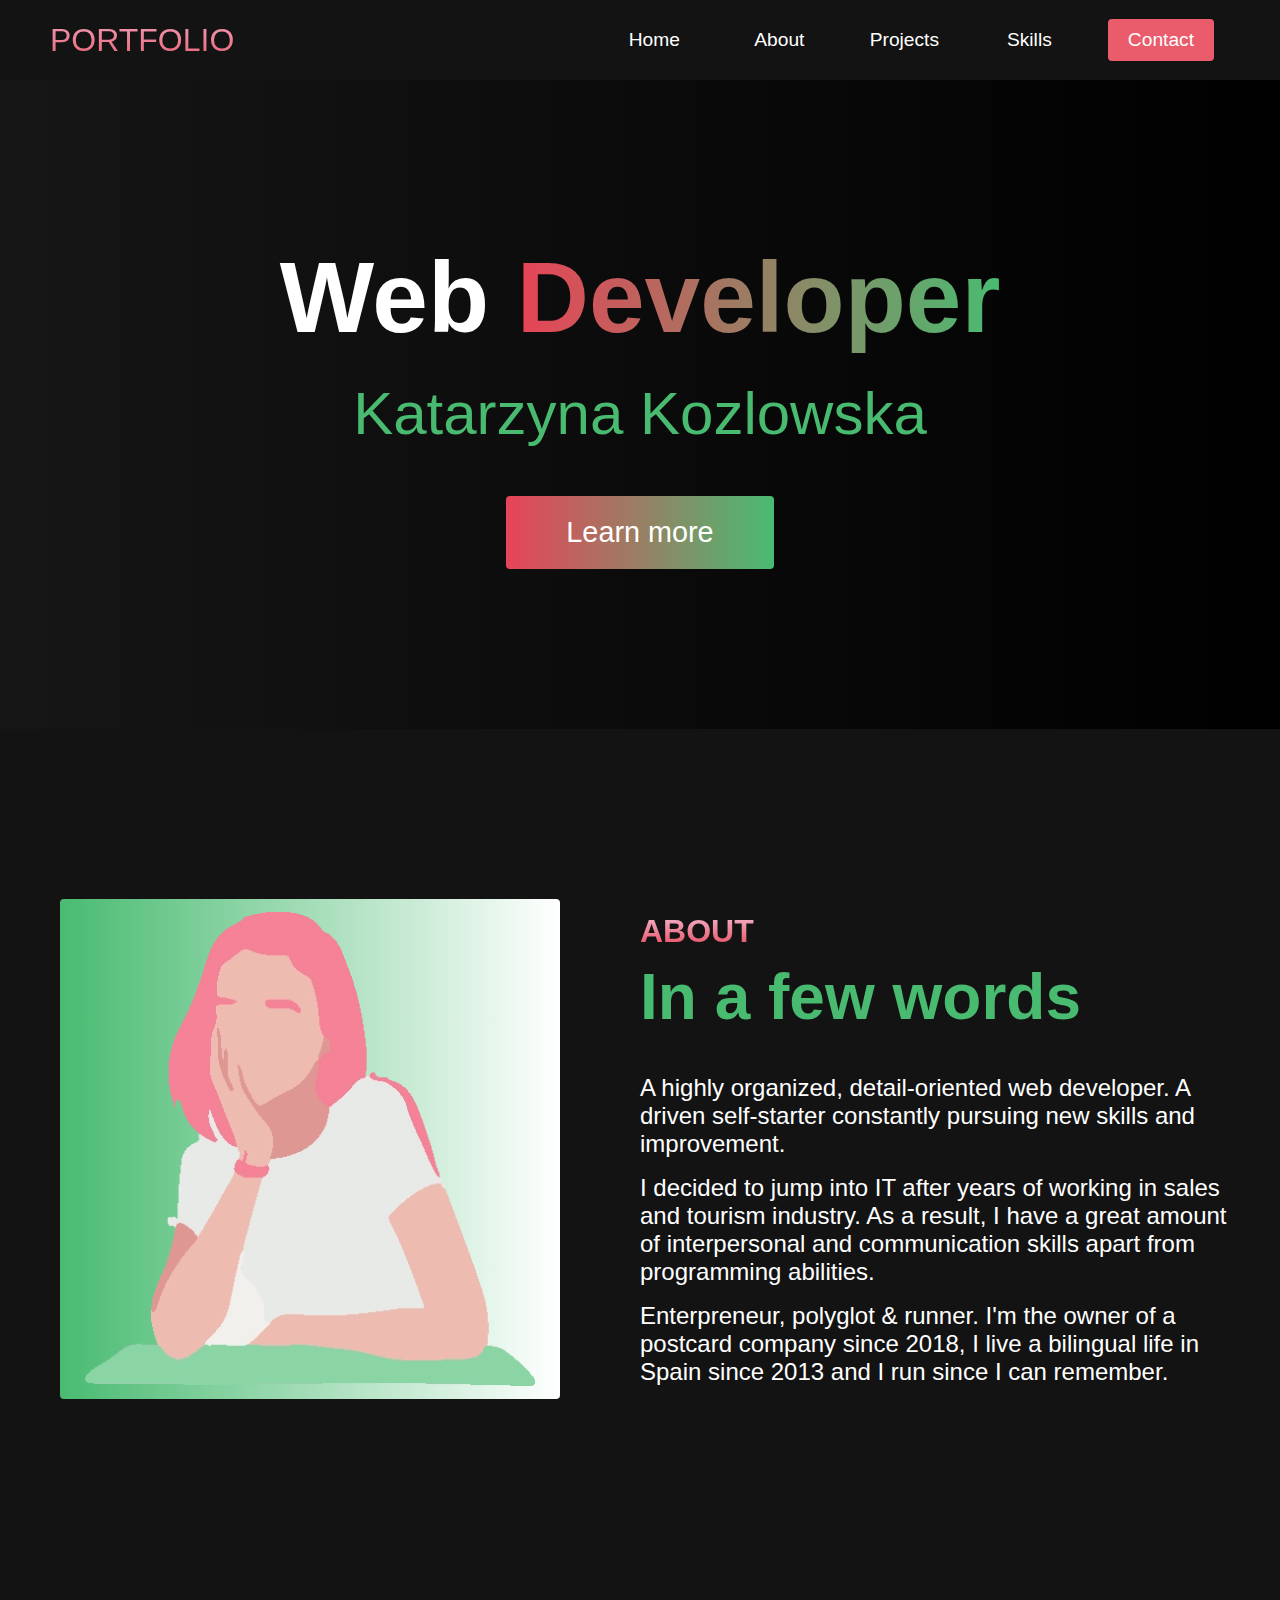
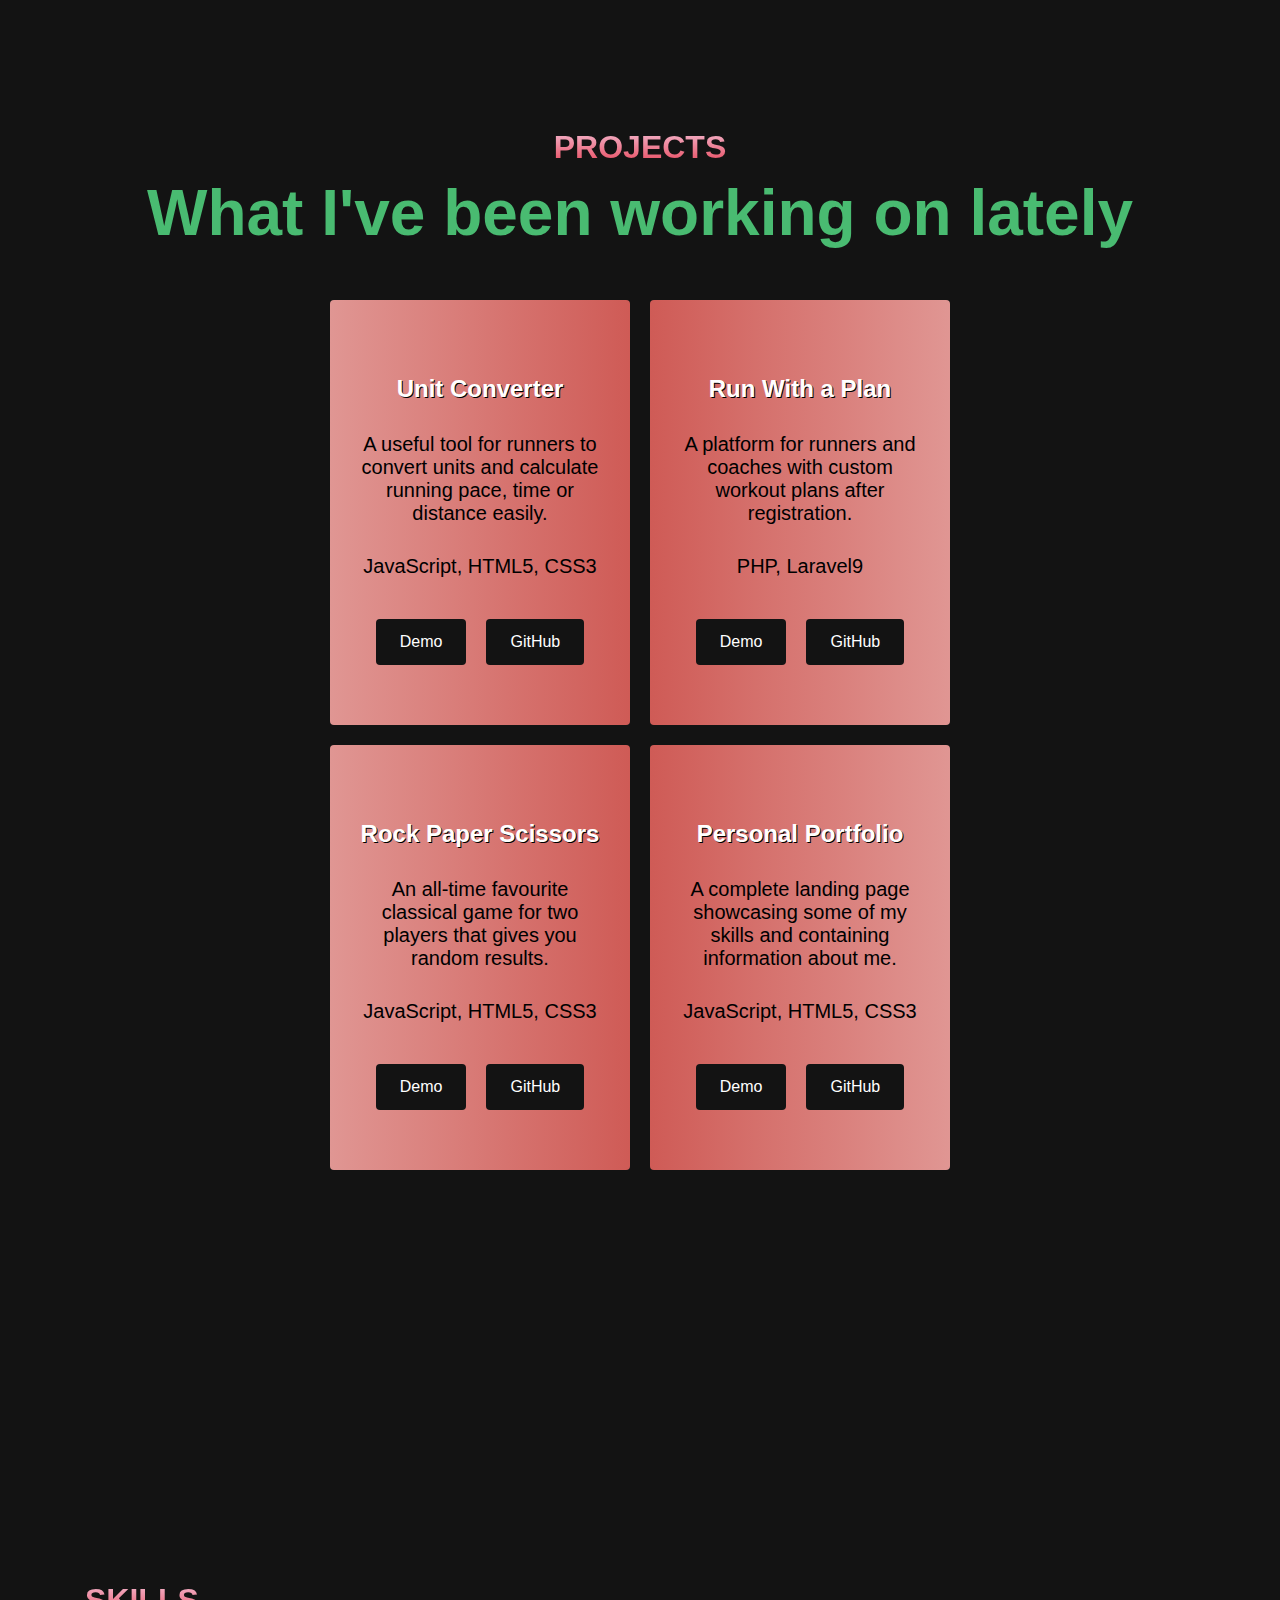
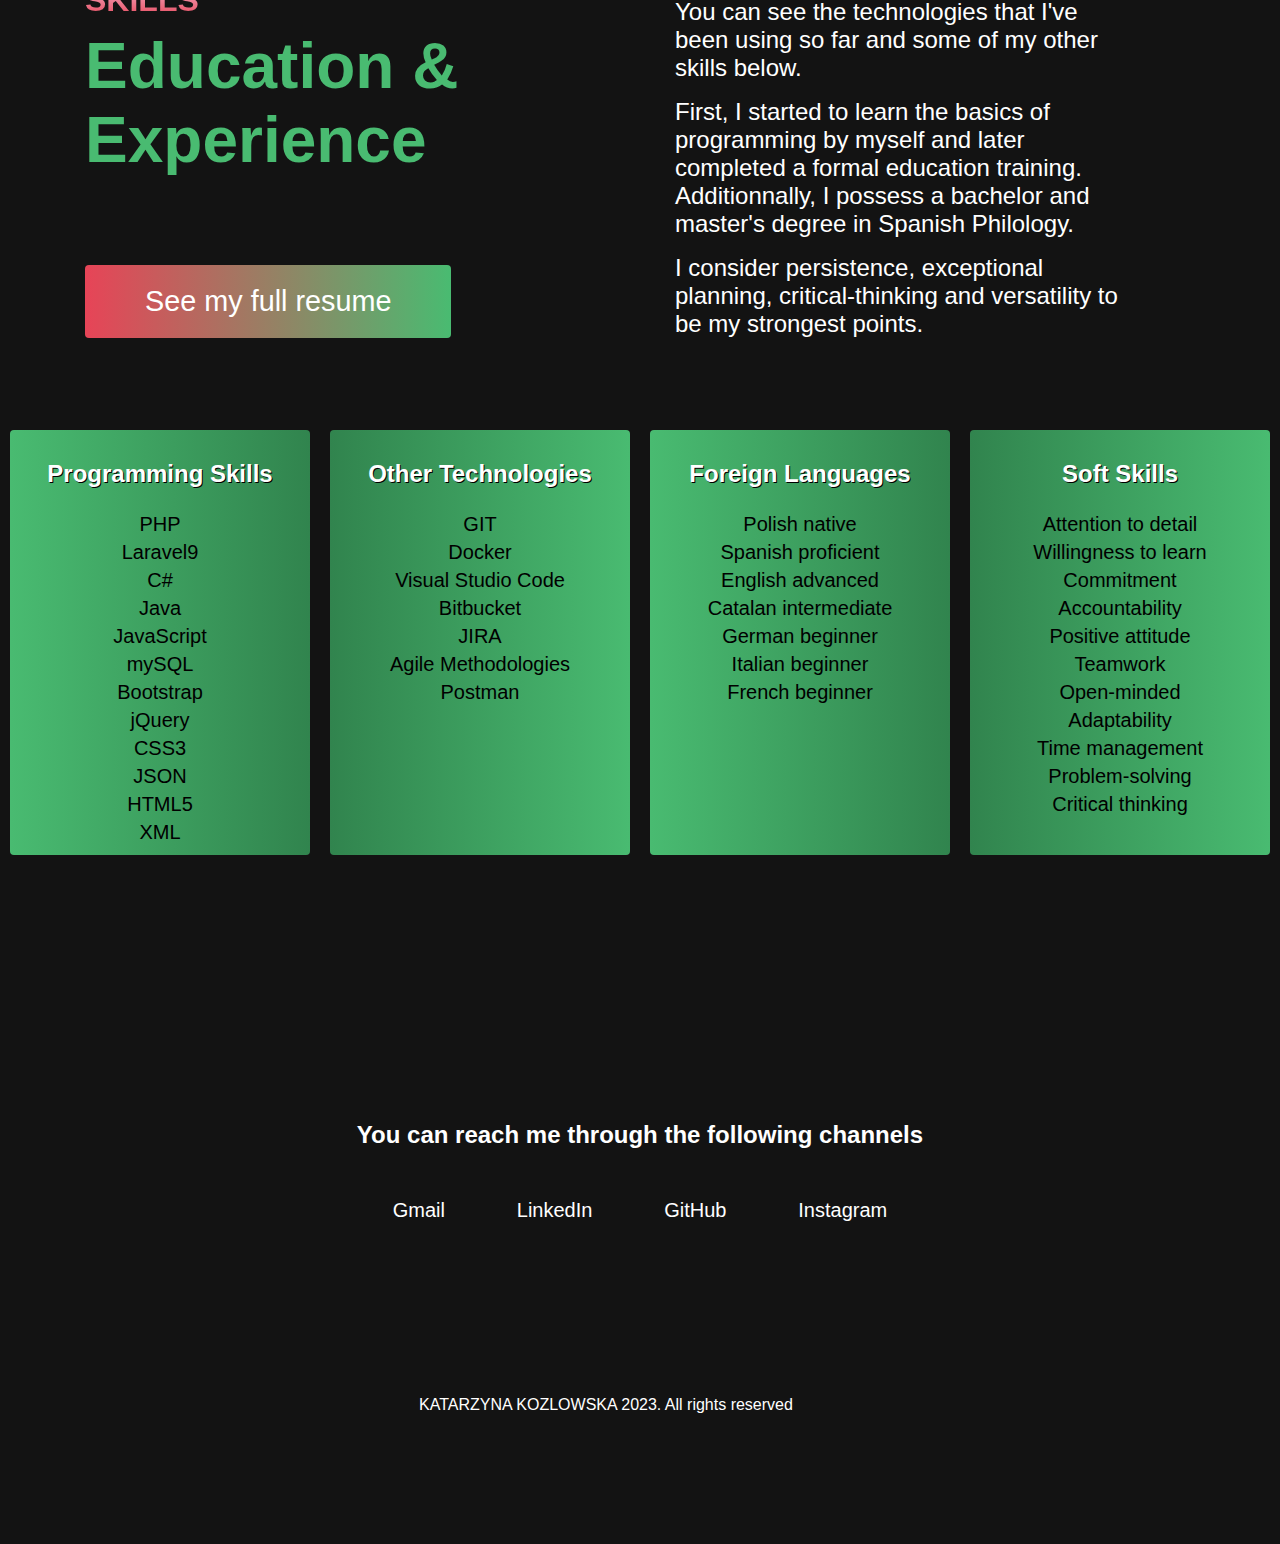
==== commit 7ea4acc9: "Content ready, responsive pending" ====
--- a/index2.html
+++ b/index2.html
@@ -11,6 +11,7 @@
       integrity="sha384-HzLeBuhoNPvSl5KYnjx0BT+WB0QEEqLprO+NBkkk5gbc67FTaL7XIGa2w1L0Xbgc"
       crossorigin="anonymous"
     />
+    
   </head>
   <body>
     <!-- Navbar Section -->
@@ -50,7 +51,7 @@
       <div class="hero__container">
         <h1 class="hero__heading">Web <span>Developer</span></h1>
         <p class="hero__description">Katarzyna Kozlowska</p>
-        <button class="main__btn"><a href="#about">Let's go</a></button>
+        <button class="main__btn"><a href="#about">Learn more</a></button>
       </div>
     </div>
 
@@ -63,11 +64,11 @@
         <div class="main__content">
           <h1>About</h1>
           <h2 class="subtitle">In a few words</h2> 
-          <p>Highly organized, detail-oriented web developer. <p>
-          <p>Driven self-starter constantly seeking new skills and improvement.</p>
-          <p>Decided to jump into IT after many years of working in sales.</p>
-          <p>Enterpreneur, polyglot, runner & traveller.</p>
-          <!--<button class="main__btn"><a href="#">Resume</a></button> -->
+          <p>A highly organized, detail-oriented web developer. A driven self-starter constantly pursuing new skills and improvement.</p>
+          <p>I decided to jump into IT after years of working in sales and tourism industry. As a result, I have a great amount of interpersonal and communication skills apart from programming abilities.</p>
+          <p>Enterpreneur, polyglot & runner. I'm the owner of a postcard company since 2018, I live a bilingual life in Spain since 2013 
+          and I run since I can remember. </p>
+          <!--<button class="main__btn"><a href="#">Learn more</a></button>-->
         </div>
       </div>
     </div>
@@ -80,6 +81,7 @@
         <div class="projects__card">
           <h2>Unit Converter</h2>
           	<p>A useful tool for runners to convert units and calculate running pace, time or distance easily.</p>
+          	<p>JavaScript, HTML5, CSS3</p>
           	<div class="projects__btn">
           		<button>Demo</button>
             	<button>GitHub</button></div>
@@ -87,6 +89,7 @@
         <div class="projects__card">
           <h2>Run With a Plan</h2>
           <p>A platform for runners and coaches with custom workout plans after registration.</p>
+          <p>PHP, Laravel9</p>
           <div class="projects__btn">
           	<button>Demo</button>
           	<button>GitHub</button>
@@ -95,6 +98,7 @@
         <div class="projects__card">
           <h2>Rock Paper Scissors</h2>
           <p>An all-time favourite classical game for two players that gives you random results.</p>
+          <p>JavaScript, HTML5, CSS3</p>
            <div class="projects__btn">
            	<button>Demo</button>
             <button>GitHub</button>
@@ -103,6 +107,7 @@
         <div class="projects__card">
           <h2>Personal Portfolio</h2>
           <p>A complete landing page showcasing some of my skills and containing information about me.</p>
+          <p>JavaScript, HTML5, CSS3</p>
           <div class="projects__btn">
           	<button>Demo</button>
           	<button>GitHub</button>
@@ -118,41 +123,50 @@
         <div class="skills__side--container">
           	<h1>Skills</h1>
           	<h2 class="subtitle">Education & Experience</h2>
-          	<button class="main__btn"><a href="#">Complete CV</a></button>
+          	<button class="main__btn"><a href="#">See my full resume</a></button>
         </div>
         <div class="skills__side--container">
-          	<p>These are the technologies that I've been studying so far and some of my other skills.
-          	These are the technologies that I've been studying so far and some of my other skills. 
-            These are the technologies that I've been studying so far and some of my other skills.
-            These are the technologies that I've been studying so far and some of my other skills.</p>
-          	<p>If You wish to see my complete resume, click below.</p>
-          	
+          	 <p>You can see the technologies that I've been using so far and some of my other skills below.</p>
+          	 <p>First, I started to learn the basics of programming by myself and later completed a formal education training. Additionnally, I possess a bachelor and master's degree in Spanish Philology. </p>
+          	 <p>I consider persistence, exceptional planning, critical-thinking and versatility to be my strongest points.</p>          	
         </div>
     </div>
              <div class="skills__wrapper">
         		<div class="skills__card">
-          			<h2>Programming Languages</h2>
+          			<h2>Programming Skills</h2>
           			<ul class="skills__list">
           				<li>PHP</li>
-          				<li>Laravel 9</li>
+          				<li>Laravel9</li>
           				<li>C#</li>
           				<li>Java</li>
           				<li>JavaScript</li>
           				<li>mySQL</li>
+          				<li>Bootstrap</li>
           				<li>jQuery</li>
           				<li>CSS3</li>
-          				<li>Bootstrap</li>
           				<li>JSON</li>
           				<li>HTML5</li>
           				<li>XML</li>
+          			</ul>	
+        		</div>
+        		<div class="skills__card">
+          			<h2>Other Technologies</h2>
+          			<ul class="skills__list">
+          				<li>GIT</li>
+          				<li>Docker</li>
+          				<li>Visual Studio Code</li>
+          				<li>Bitbucket</li>
+          				<li>JIRA</li>
+          				<li>Agile Methodologies</li>
+          				<li>Postman</li>
           			</ul>
         		</div>
-          			
+
         		<div class="skills__card">
           			<h2>Foreign Languages</h2>
           			<ul class="skills__list">
           				<li>Polish native</li>
-          				<li>Spanish native</li>
+          				<li>Spanish proficient</li>
           				<li>English advanced</li>
           				<li>Catalan intermediate</li>
           				<li>German beginner</li>
@@ -160,33 +174,21 @@
           				<li>French beginner</li>
           			</ul>
         		</div>
-        		<div class="skills__card">
-          			<h2>Other Technologies</h2>
-          			<ul class="skills__list">
-          				<li>GIT</li>
-          				<li>Docker</li>
-          				<li>Visual Studio Code</li>
-          				<li>Bitbucket</li>
-          				<li>JIRA</li>
-          				<li>Agile</li>
-          				<li>Postman</li>
-          			</ul>
-        		</div>
+
         		<div class="skills__card">
           			<h2>Soft Skills</h2>
           			<ul class="skills__list">
           				<li>Attention to detail</li>
+          				<li>Willingness to learn</li>
           				<li>Commitment</li>
+          				<li>Accountability</li>
           				<li>Positive attitude</li>
-          				<li>Willingness to learn</li>
           				<li>Teamwork</li>
-          				<li>Organization and planning</li>
+          				<li>Open-minded</li>
           				<li>Adaptability</li>
-          				<li>Accountability</li>
           				<li>Time management</li>
-          				<li>Problem-solving and critical thinking</li>
-						<li>Communication and interpersonal skills</li>
-						<li>Emotional intelligence</li>
+          				<li>Problem-solving</li>
+          				<li>Critical thinking</li>
           			</ul>
         		</div>
       		</div>
@@ -197,53 +199,38 @@
     <div class="footer__container" id="footer">
       <div class="footer__links">
         <div class="footer__link--wrapper">
+          
           <div class="footer__link--items">
-            <h2>About Us</h2>
-            <a href="/sign__up">How it works</a> <a href="/">Testimonials</a>
-            <a href="/">Careers</a> <a href="/">Terms of Service</a>
-          </div>
-          <div class="footer__link--items">
-            <h2>Contact Us</h2>
-            <a href="/">Contact</a> <a href="/">Support</a>
-            <a href="/">Destinations</a>
-          </div>
-        </div>
-        <div class="footer__link--wrapper">
-          <div class="footer__link--items">
-            <h2>Videos</h2>
-            <a href="/">Submit Video</a> <a href="/">Ambassadors</a>
-            <a href="/">Agency</a>
-          </div>
-          <div class="footer__link--items">
-            <h2>Social Media</h2>
-            <a href="/">Instagram</a> <a href="/">Facebook</a>
-            <a href="/">Youtube</a> <a href="/">Twitter</a>
-          </div>
-        </div>
+            <h2>You can reach me through the following channels</h2>
+            <div class="social__icons">
+
+            <a href="/" class="social__icon--link">
+            <i class="fa fa-envelope"></i><p>Gmail</p></a>
+            
+            <a href="/" class="social__icon--link"
+              ><i class="fab fa-linkedin"></i
+            ><p>LinkedIn</p></a>
+            
+
+            <a href="/" class="social__icon--link"
+              ><i class="fab fa-github"></i><p>GitHub</p></a>
+
+            <a href="/" class="social__icon--link"
+              ><i class="fab fa-instagram"></i
+            ><p>Instagram</p></a>
+
+            
+            
+          </div>
+          </div>
+        </div>
+        
       </div>
       <section class="social__media">
         <div class="social__media--wrap">
-          <div class="footer__logo">
-            <!--<a href="/" id="footer__logo">COLOR</a> -->
-          </div>
-          <p class="website__rights">© KATARZYNA KOZLOWSKA 2023. All rights reserved</p>
-          <div class="social__icons">
-            <a href="/" class="social__icon--link" target="_blank"
-              ><i class="fab fa-facebook"></i
-            ></a>
-            <a href="/" class="social__icon--link"
-              ><i class="fab fa-instagram"></i
-            ></a>
-            <a href="/" class="social__icon--link"
-              ><i class="fab fa-youtube"></i
-            ></a>
-            <a href="/" class="social__icon--link"
-              ><i class="fab fa-linkedin"></i
-            ></a>
-            <a href="/" class="social__icon--link"
-              ><i class="fab fa-twitter"></i
-            ></a>
-          </div>
+          
+          <p class="website__rights">KATARZYNA KOZLOWSKA 2023. All rights reserved</p>
+          
         </div>
       </section>
     </div>
--- a/styles2.css
+++ b/styles2.css
@@ -95,6 +95,12 @@
   color: #f08894;
   transition: all 0.3s ease;
 }
+
+.navbar__btn:hover {
+  transform: scale(1.075);
+  transition: 0.3s ease-in;
+}
+
 
 @media screen and (max-width: 960px) {
   .navbar__container {
@@ -479,7 +485,7 @@
   justify-content: flex-start;
   padding-top: 75px;
   color: #fff;
-  background-image: linear-gradient(to right, #e09693 0%, #f1d1d0 100%);
+  background-image: linear-gradient(to right, #e09693 0%, #cf5b56 100%);
   transition: 0.3s ease-in;
 }
 
@@ -487,12 +493,12 @@
   background: #e09693; /* fallback for old browsers */
   background: -webkit-linear-gradient(
     to right,
-    #f1d1d0,
+    #cf5b56,
     #e09693
   ); /* Chrome 10-25, Safari 5.1-6 */
   background: linear-gradient(
     to right,
-    #f1d1d0,
+    #cf5b56,
     #e09693
   ); /* W3C, IE 10+/ Edge, Firefox 16+, Chrome 26+, Opera 12+, Safari 7+ */
 }
@@ -502,12 +508,12 @@
   background: -webkit-linear-gradient(
     to right,
     #e09693,
-    #f1d1d0
+    #cf5b56
   ); /* Chrome 10-25, Safari 5.1-6 */
   background: linear-gradient(
     to right,
     #e09693,
-    #f1d1d0
+    #cf5b56
   ); /* W3C, IE 10+/ Edge, Firefox 16+, Chrome 26+, Opera 12+, Safari 7+ */
 }
 
@@ -515,12 +521,12 @@
    background: #e09693; /* fallback for old browsers */
   background: -webkit-linear-gradient(
     to right,
-    #f1d1d0,
+    #cf5b56,
     #e09693
   ); /* Chrome 10-25, Safari 5.1-6 */
   background: linear-gradient(
     to right,
-    #f1d1d0,
+    #cf5b56,
     #e09693
   ); /* W3C, IE 10+/ Edge, Firefox 16+, Chrome 26+, Opera 12+, Safari 7+ */
 }
@@ -533,7 +539,7 @@
 
 .projects__card p {
   text-align: center;
-  margin:25px;
+  margin:15px 25px;
   font-size: 20px;
   color: #000;
 }
@@ -636,9 +642,14 @@
   display: flex;
   flex-direction: column;
   justify-content: flex-start;
-  padding-top: 50px;
-  color: #fff;
-  background-image: linear-gradient(to right, #49bb71 0%, #8bd4a4 100%);
+  padding-top: 30px;
+  color: #fff;
+  background-image: linear-gradient(to right, #49bb71 0%, #31844e 100%);
+  transition: 0.3s ease-in;
+}
+
+.skills__card:hover {
+  transform: scale(1.075);
   transition: 0.3s ease-in;
 }
 
@@ -646,12 +657,12 @@
   background: #49bb71; /* fallback for old browsers */
   background: -webkit-linear-gradient(
     to right,
-    #8bd4a4,
+    #31844e,
     #49bb71
   ); /* Chrome 10-25, Safari 5.1-6 */
   background: linear-gradient(
     to right,
-    #8bd4a4,
+    #31844e,
     #49bb71
   ); /* W3C, IE 10+/ Edge, Firefox 16+, Chrome 26+, Opera 12+, Safari 7+ */
 }
@@ -661,12 +672,12 @@
   background: -webkit-linear-gradient(
     to right,
     #49bb71,
-    #8bd4a4
+    #31844e
   ); /* Chrome 10-25, Safari 5.1-6 */
   background: linear-gradient(
     to right,
     #49bb71,
-    #8bd4a4
+    #31844e
   ); /* W3C, IE 10+/ Edge, Firefox 16+, Chrome 26+, Opera 12+, Safari 7+ */
 }
 
@@ -674,12 +685,12 @@
    background: #49bb71; /* fallback for old browsers */
   background: -webkit-linear-gradient(
     to right,
-    #8bd4a4,
+    #31844e,
     #49bb71
   ); /* Chrome 10-25, Safari 5.1-6 */
   background: linear-gradient(
     to right,
-    #8bd4a4,
+    #31844e,
     #49bb71
   ); /* W3C, IE 10+/ Edge, Firefox 16+, Chrome 26+, Opera 12+, Safari 7+ */
 }
@@ -688,14 +699,14 @@
 .skills__card h2 {
   text-align: center;
   text-shadow: 1px 1px #000;
-  margin: 0px 7px 15px 7px;
+  margin: 0px 7px 10px 7px;
 }
 
 .skills__list {
   list-style-type: none;
    text-align: center;
   margin:15px;
-  font-size: 15px;
+  font-size: 20px;
   color: #000;
 }
 
@@ -739,13 +750,13 @@
   flex-direction: column;
   align-items: flex-start;
   margin: 16px;
-  text-align: left;
-  width: 160px;
+  text-align: center;
+  width: 100%;
   box-sizing: border-box;
 }
 
 .footer__link--items h2 {
-  margin-bottom: 16px;
+  margin-bottom: 50px;
   color: #fff;
 }
 
@@ -757,14 +768,25 @@
 }
 
 .footer__link--items a:hover {
-  color: #e9e9e9;
-  transition: 0.3 ease-out;
-}
-
-.social__icon--link {
-  color: #fff;
-  font-size: 24px;
-}
+  color: #f08894;
+  transition: all 0.3s ease;
+  transform: scale(1.075);
+  transition: 0.3s ease-in;
+}
+
+
+
+
+.footer__link--items i {
+  margin-bottom: 10px;
+  font-size: 40px;
+  color: #fff;
+}
+
+.footer__link--items p {
+  font-size: 20px;
+}
+
 
 .social__media {
   max-width: 1000px;
@@ -773,23 +795,29 @@
 
 .social__media--wrap {
   display: flex;
-  justify-content: space-between;
+  justify-content: center;
   align-items: center;
   width: 90%;
   max-width: 1000px;
-  margin: 40px auto 0 auto;
+  margin: 150px 16px 50px 16px;
 }
 
 .social__icons {
   display: flex;
-  justify-content: space-between;
-  align-items: center;
-  width: 240px;
+  justify-content: space-around;
+  align-items: center;
+  width: 100%;
+}
+
+.social__icon--link {
+  color: #f08894;
+  transition: all 0.3s ease;
 }
 
 .website__rights {
   color: #fff;
 }
+
 
 @media screen and (max-width: 820px) {
   .footer__links {
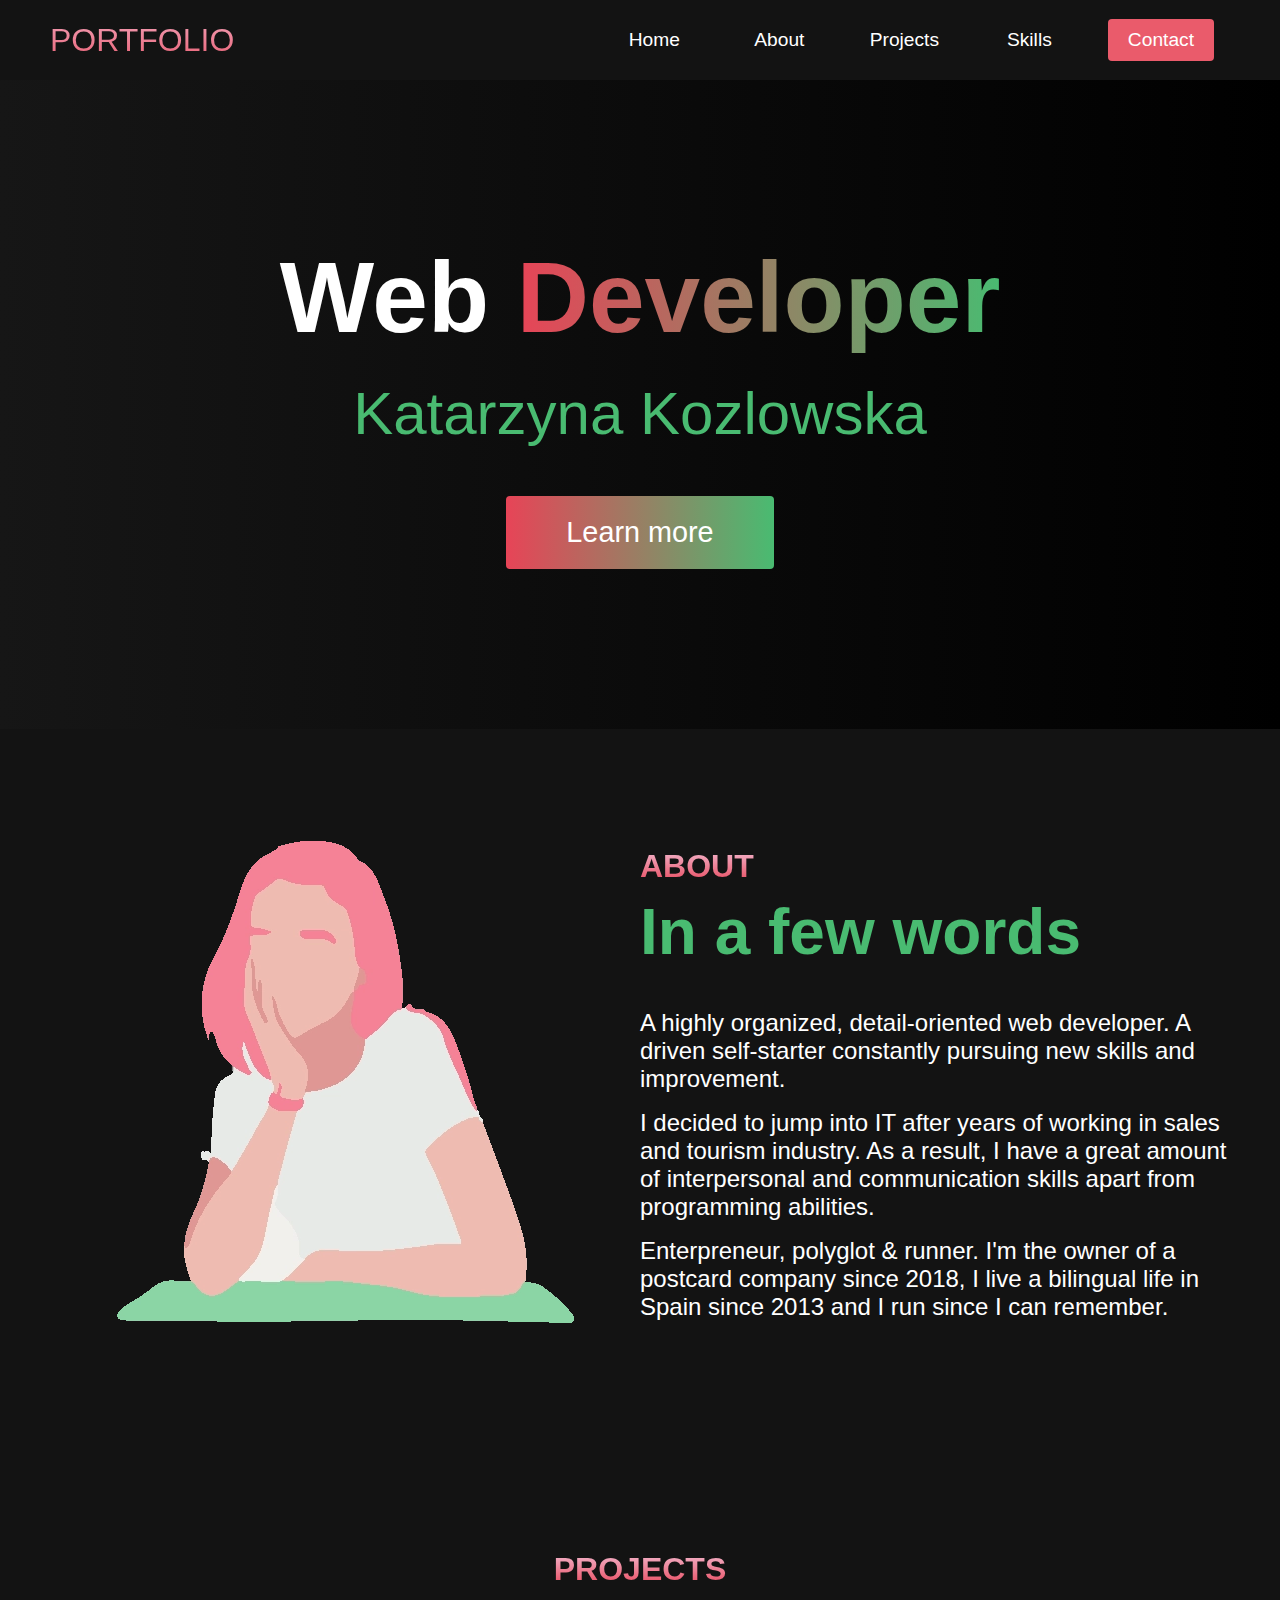
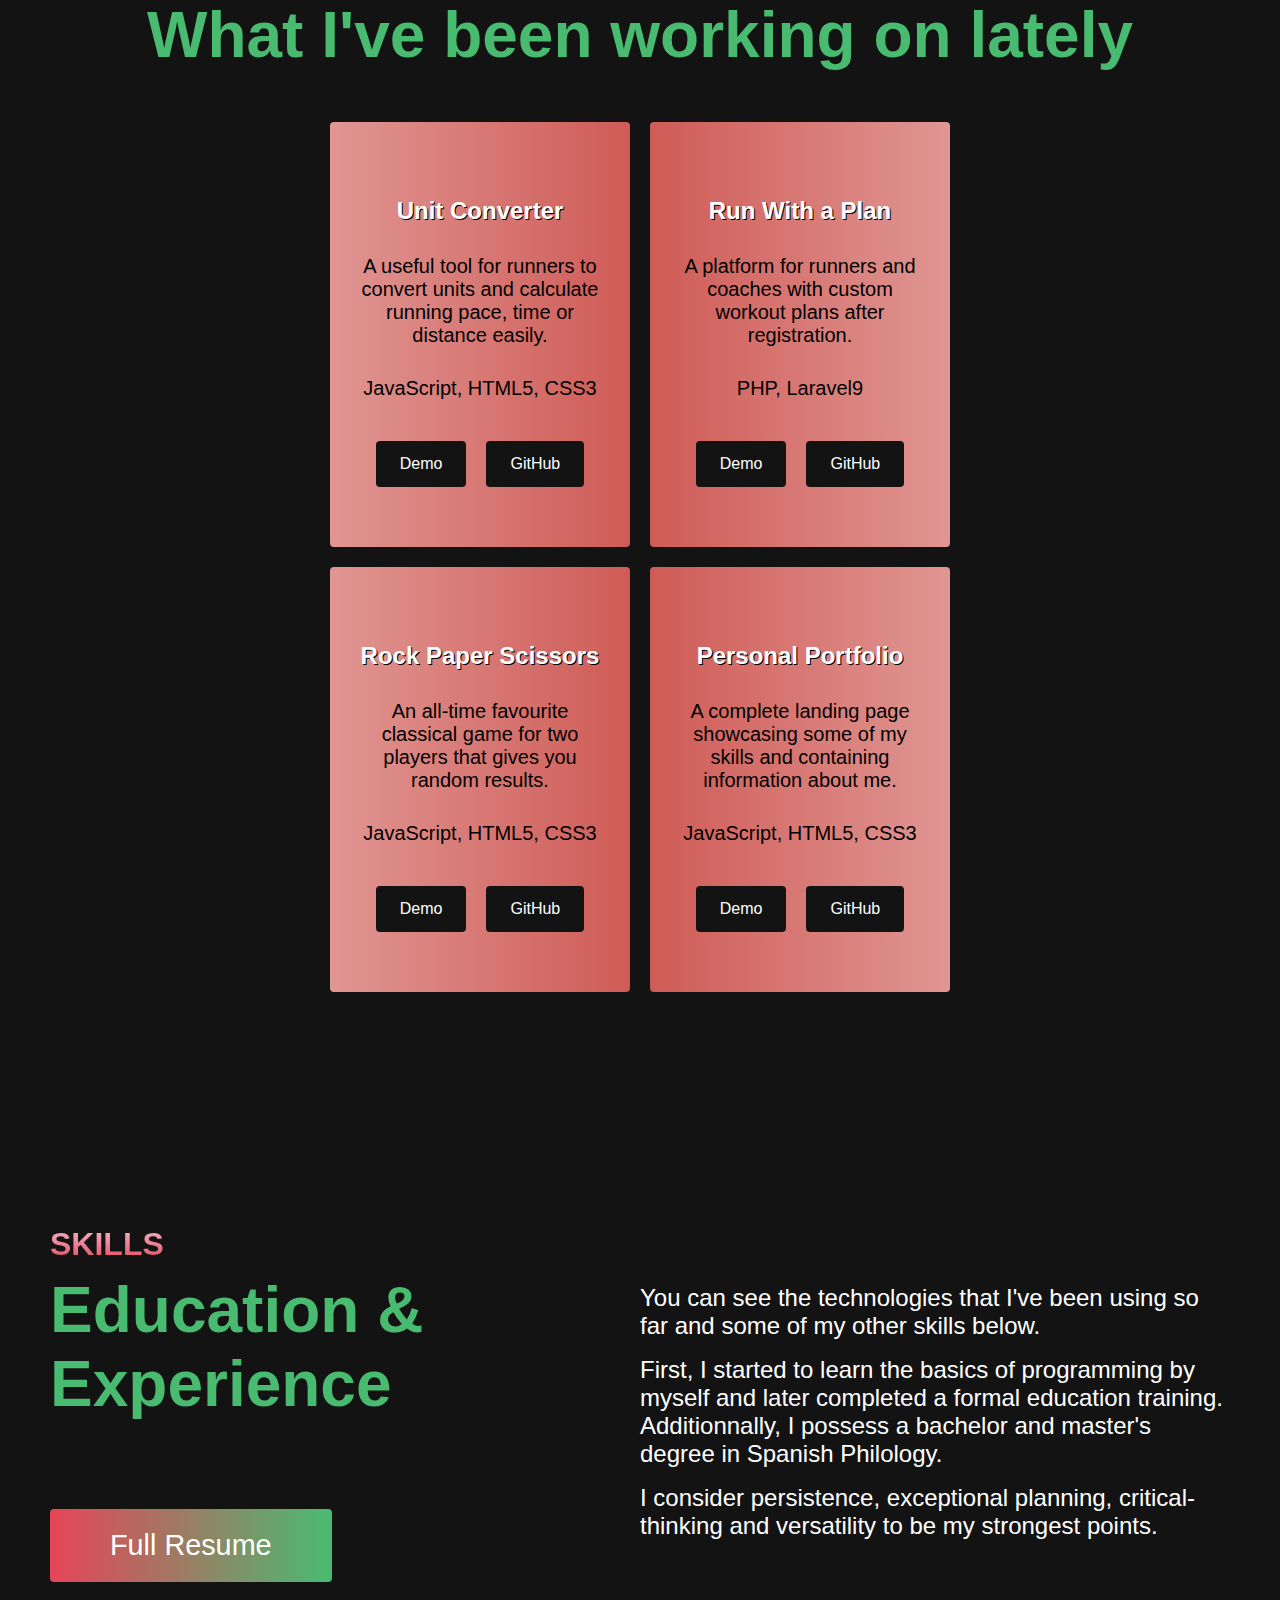
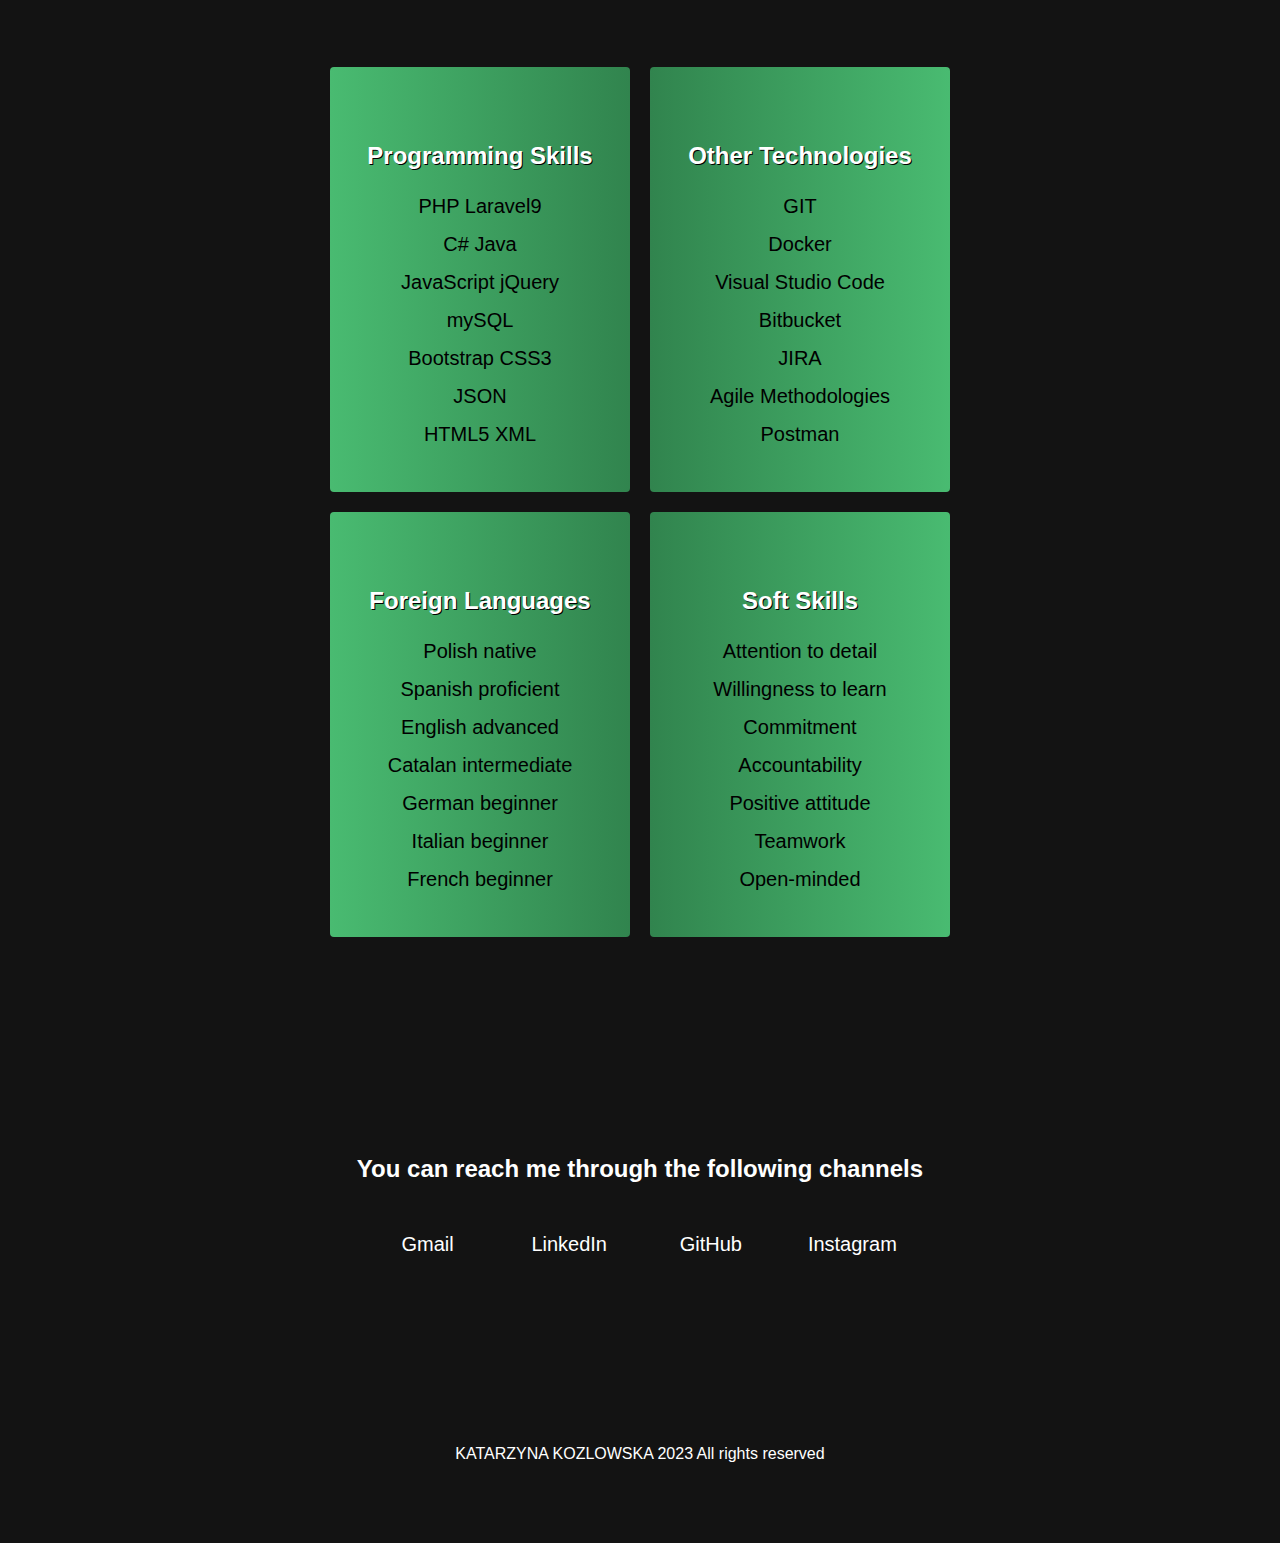
==== commit ab22d9ab: "Mobile responsive ready" ====
--- a/index2.html
+++ b/index2.html
@@ -58,9 +58,10 @@
     <!-- About Section -->
     <div class="main" id="about">
       <div class="main__container">
-        <div class="main__img--container">
-          <div class="main__img--card"><img src="developer-logo.webp" class="dev-logo"></div>
-        </div>
+        <div class="main__img--container"> 
+         <!-- <div class="main__img--card">--><img src="developer-logo.webp" class="dev-logo"><!--</div>-->
+        </div>
+
         <div class="main__content">
           <h1>About</h1>
           <h2 class="subtitle">In a few words</h2> 
@@ -68,7 +69,6 @@
           <p>I decided to jump into IT after years of working in sales and tourism industry. As a result, I have a great amount of interpersonal and communication skills apart from programming abilities.</p>
           <p>Enterpreneur, polyglot & runner. I'm the owner of a postcard company since 2018, I live a bilingual life in Spain since 2013 
           and I run since I can remember. </p>
-          <!--<button class="main__btn"><a href="#">Learn more</a></button>-->
         </div>
       </div>
     </div>
@@ -77,8 +77,8 @@
     <div class="projects" id="projects">
       <h1>PROJECTS</h1>
       <h2 class="subtitle">What I've been working on lately</h2>
-      <div class="projects__wrapper">
-        <div class="projects__card">
+      <div class="cards__wrapper">
+        <div class="projects__card card">
           <h2>Unit Converter</h2>
           	<p>A useful tool for runners to convert units and calculate running pace, time or distance easily.</p>
           	<p>JavaScript, HTML5, CSS3</p>
@@ -86,7 +86,7 @@
           		<button>Demo</button>
             	<button>GitHub</button></div>
         </div>
-        <div class="projects__card">
+        <div class="projects__card card">
           <h2>Run With a Plan</h2>
           <p>A platform for runners and coaches with custom workout plans after registration.</p>
           <p>PHP, Laravel9</p>
@@ -95,7 +95,7 @@
           	<button>GitHub</button>
           </div>
         </div>
-        <div class="projects__card">
+        <div class="projects__card card">
           <h2>Rock Paper Scissors</h2>
           <p>An all-time favourite classical game for two players that gives you random results.</p>
           <p>JavaScript, HTML5, CSS3</p>
@@ -104,7 +104,7 @@
             <button>GitHub</button>
            </div>
         </div>
-        <div class="projects__card">
+        <div class="projects__card card">
           <h2>Personal Portfolio</h2>
           <p>A complete landing page showcasing some of my skills and containing information about me.</p>
           <p>JavaScript, HTML5, CSS3</p>
@@ -119,37 +119,34 @@
     <!-- Skills Section -->
     
 <div class="skills" id="skills">
-      <div class="skills__container">
-        <div class="skills__side--container">
+      <div class="main__container skills__container">
+        <div class="main__content left">
           	<h1>Skills</h1>
           	<h2 class="subtitle">Education & Experience</h2>
-          	<button class="main__btn"><a href="#">See my full resume</a></button>
-        </div>
-        <div class="skills__side--container">
+          	<button class="main__btn"><a href="#">Full Resume</a></button>
+        </div>
+        <div class="main__content left">
           	 <p>You can see the technologies that I've been using so far and some of my other skills below.</p>
           	 <p>First, I started to learn the basics of programming by myself and later completed a formal education training. Additionnally, I possess a bachelor and master's degree in Spanish Philology. </p>
           	 <p>I consider persistence, exceptional planning, critical-thinking and versatility to be my strongest points.</p>          	
         </div>
-    </div>
-             <div class="skills__wrapper">
-        		<div class="skills__card">
+      </div>
+
+    <!-- Como las cards van a ser blancas, no importa acortar las listas, o si?? -->
+             <div class="cards__wrapper">
+        		<div class="skills__card card">
           			<h2>Programming Skills</h2>
           			<ul class="skills__list">
-          				<li>PHP</li>
-          				<li>Laravel9</li>
-          				<li>C#</li>
-          				<li>Java</li>
-          				<li>JavaScript</li>
+          				<li>PHP Laravel9</li>
+          				<li>C# Java</li>
+          				<li>JavaScript jQuery</li>
           				<li>mySQL</li>
-          				<li>Bootstrap</li>
-          				<li>jQuery</li>
-          				<li>CSS3</li>
+          				<li>Bootstrap CSS3</li> 
           				<li>JSON</li>
-          				<li>HTML5</li>
-          				<li>XML</li>
+          				<li>HTML5 XML</li>
           			</ul>	
         		</div>
-        		<div class="skills__card">
+        		<div class="skills__card card">
           			<h2>Other Technologies</h2>
           			<ul class="skills__list">
           				<li>GIT</li>
@@ -162,7 +159,7 @@
           			</ul>
         		</div>
 
-        		<div class="skills__card">
+        		<div class="skills__card card">
           			<h2>Foreign Languages</h2>
           			<ul class="skills__list">
           				<li>Polish native</li>
@@ -175,7 +172,7 @@
           			</ul>
         		</div>
 
-        		<div class="skills__card">
+        		<div class="skills__card card">
           			<h2>Soft Skills</h2>
           			<ul class="skills__list">
           				<li>Attention to detail</li>
@@ -185,10 +182,10 @@
           				<li>Positive attitude</li>
           				<li>Teamwork</li>
           				<li>Open-minded</li>
-          				<li>Adaptability</li>
+          				<!-- <li>Adaptability</li>
           				<li>Time management</li>
           				<li>Problem-solving</li>
-          				<li>Critical thinking</li>
+          				<li>Critical thinking</li> -->
           			</ul>
         		</div>
       		</div>
@@ -204,32 +201,33 @@
             <h2>You can reach me through the following channels</h2>
             <div class="social__icons">
 
-            <a href="/" class="social__icon--link">
-            <i class="fa fa-envelope"></i><p>Gmail</p></a>
+            <div class="icon__logo"><a href="/" class="social__icon--link">
+            <i class="fa fa-envelope"></i><p>Gmail</p></a></div>
             
+            
+            <div class="icon__logo">
             <a href="/" class="social__icon--link"
               ><i class="fab fa-linkedin"></i
-            ><p>LinkedIn</p></a>
+            ><p>LinkedIn</p></a></div>
             
-
+            <div class="icon__logo">
             <a href="/" class="social__icon--link"
-              ><i class="fab fa-github"></i><p>GitHub</p></a>
-
+              ><i class="fab fa-github"></i><p>GitHub</p></a></div>
+
+            <div class="icon__logo">
             <a href="/" class="social__icon--link"
               ><i class="fab fa-instagram"></i
-            ><p>Instagram</p></a>
-
-            
-            
+            ><p>Instagram</p></a></div>
+
           </div>
           </div>
         </div>
         
       </div>
-      <section class="social__media">
-        <div class="social__media--wrap">
+      <section class="signature">
+        <div class="signature--wrap">
           
-          <p class="website__rights">KATARZYNA KOZLOWSKA 2023. All rights reserved</p>
+          <p class="website__rights">KATARZYNA KOZLOWSKA 2023 All rights reserved</p>
           
         </div>
       </section>
--- a/styles2.css
+++ b/styles2.css
@@ -85,8 +85,6 @@
   outline: none;
   border-radius: 4px;
   background: #ea5b6b;
-  /*background: -webkit-linear-gradient(to right, #e74457, #66c687);
-  background: linear-gradient(to right, #e74457, #66c687);*/
   color: #fff;
   transition: all 0.3s ease;
 }
@@ -222,7 +220,8 @@
 }
 
 .hero__heading span {
-  background: #ee0979; /* fallback for old browsers */
+  background: #ee0979; 
+  /* fallback for old browsers */
   background: -webkit-linear-gradient(to right, #e74457, #49bb71); 
   /* Chrome 10-25, Safari 5.1-6 */
   background: linear-gradient(to right,#e74457, #49bb71); 
@@ -236,11 +235,7 @@
 
 .hero__description {
   font-size: 60px;
-  background: #49bb71; /* fallback for old browsers */
-  /*background: -webkit-linear-gradient(to right, #caebd5, #66c687); 
-  /* Chrome 10-25, Safari 5.1-6 */
-  /*background: linear-gradient(to right, #caebd5, #66c687); 
-  /* W3C, IE 10+/ Edge, Firefox 16+, Chrome 26+, Opera 12+, Safari 7+ */
+  background: #49bb71; 
   background-size: 100%;
   -webkit-background-clip: text;
   -moz-background-clip: text;
@@ -248,9 +243,6 @@
   -moz-text-fill-color: transparent;
 }
 
-.highlight {
-  border-bottom: 4px solid rgb(132, 0, 255);
-}
 
 @media screen and (max-width: 768px) {
   .hero__heading {
@@ -263,9 +255,9 @@
 }
 
 /* About Section */
-.main {
+.main, .projects, .skills {
   background-color: #131313;
-  padding: 10rem 0;
+  padding: 7rem 0;
 }
 
 .main__container {
@@ -284,13 +276,12 @@
 .main__content {
   color: #fff;
   width: 100%;
- 
 }
 
 .main__content h1, .projects h1, .skills h1{
   font-size: 2rem;
   background-color: #e74457;
- background-image: linear-gradient(to top, #e74457 0%, #f3bcd3 100%); */
+  background-image: linear-gradient(to top, #e74457 0%, #f3bcd3 100%); */
   background-size: 100%;
   -webkit-background-clip: text;
   -moz-background-clip: text;
@@ -303,17 +294,7 @@
 .subtitle {
   font-size: 4rem;
   margin-bottom: 40px;
-  background: #49bb71; /* fallback for old browsers */
-  /*background: -webkit-linear-gradient(
-    to right,
-    #caebd5,
-    #66c687
-  ); /* Chrome 10-25, Safari 5.1-6 */
-  /*background: linear-gradient(
-    to right,
-    #caebd5,
-    #66c687
-  ); /* W3C, IE 10+/ Edge, Firefox 16+, Chrome 26+, Opera 12+, Safari 7+ */
+  background: #49bb71; 
   background-size: 100%;
   -webkit-background-clip: text;
   -moz-background-clip: text;
@@ -371,26 +352,24 @@
 
 .main__img--container {
   text-align: center;
-}
-
-.main__img--card {
+  margin: 0 auto;
+}
+
+.dev__logo {
   margin: 10px;
   padding: 25px;
   height: 500px;
   width: 500px;
-  border-radius: 4px;
   display: flex;
   flex-direction: column;
   justify-content: center;
-  color: #fff;
-  background-image: linear-gradient(to right, #49bb71 0%, #fff 100%);
-}
-
-#card-2 {
-  background: #66c687;
+}
+
+/*#card-2 {
+  background: #66c687;*/
   /*background: -webkit-linear-gradient(to right, #66c687, #bee4cc);
   background: linear-gradient(to right, #66c687, #bee4cc); */
-}
+/*}*/
 
 /* Mobile Responsive */
 @media screen and (max-width: 1100px) {
@@ -399,6 +378,7 @@
     grid-template-columns: 1fr;
     align-items: center;
     justify-content: center;
+    text-align: center;
     width: 100%;
     margin: 0 auto;
     height: 90%;
@@ -407,25 +387,28 @@
   .main__img--container {
     display: flex;
     justify-content: center;
-  }
-
-  .main__img--card {
-    height: 425px;
+     
+  }
+
+ .dev__logo {
+   height: 425px;
     width: 425px;
   }
 
-  .main__content {
+  .main__content  {
     text-align: center;
     margin-bottom: 4rem;
   }
 
-  .main__content h1 {
+  .main__content h1, .skills h1 {
     font-size: 2.5rem;
     margin-top: 2rem;
   }
 
-  .main__content h2 {
+  .subtitle {
     font-size: 3rem;
+    text-align: center;
+    margin-bottom: 4rem;
   }
 
   .main__content p {
@@ -435,17 +418,27 @@
 }
 
 @media screen and (max-width: 480px) {
-  .main__img--card {
+
+  /*.main__container{
+    align-items: center;
+    justify-content: center;
+    text-align: center;
+    width: 100%;
+  } */
+
+  .main__img--container {
     width: 250px;
     height: 250px;
-  }
-
-  .main__content h1 {
+    justify-content: center;
+  }
+
+  .main__content h1, .skills h1 {
     font-size: 2rem;
     margin-top: 3rem;
   }
-  .main__content h2 {
+  .subtitle {
     font-size: 2rem;
+    margin:2rem;
   }
 
   .main__content p {
@@ -459,23 +452,23 @@
 }
 
 /* Projects Section */
-.projects {
-  background: #131313;
+.projects, .skills {
+  
   display: flex;
   flex-direction: column;
   justify-content: center;
   align-items: center;
   height: 100%;
-  padding: 10rem 0;
-}
-
-.projects__wrapper {
+  
+}
+
+.cards__wrapper {
   display: grid;
   grid-template-columns: 1fr 1fr 1fr 1fr;
   grid-template-rows: 1fr;
 }
 
-.projects__card {
+.card {
   margin: 10px;
   height: 425px;
   width: 300px;
@@ -485,50 +478,29 @@
   justify-content: flex-start;
   padding-top: 75px;
   color: #fff;
+  transition: 0.3s ease-in;
+}
+
+.projects__card {
   background-image: linear-gradient(to right, #e09693 0%, #cf5b56 100%);
-  transition: 0.3s ease-in;
 }
 
 .projects__card:nth-child(2) {
   background: #e09693; /* fallback for old browsers */
-  background: -webkit-linear-gradient(
-    to right,
-    #cf5b56,
-    #e09693
-  ); /* Chrome 10-25, Safari 5.1-6 */
-  background: linear-gradient(
-    to right,
-    #cf5b56,
-    #e09693
-  ); /* W3C, IE 10+/ Edge, Firefox 16+, Chrome 26+, Opera 12+, Safari 7+ */
+  background: -webkit-linear-gradient(to right, #cf5b56, #e09693); /* Chrome 10-25, Safari 5.1-6 */
+  background: linear-gradient(to right, #cf5b56, #e09693); /* W3C, IE 10+/ Edge, Firefox 16+, Chrome 26+, Opera 12+, Safari 7+ */
 }
 
 .projects__card:nth-child(3) {
-   background: #e09693; /* fallback for old browsers */
-  background: -webkit-linear-gradient(
-    to right,
-    #e09693,
-    #cf5b56
-  ); /* Chrome 10-25, Safari 5.1-6 */
-  background: linear-gradient(
-    to right,
-    #e09693,
-    #cf5b56
-  ); /* W3C, IE 10+/ Edge, Firefox 16+, Chrome 26+, Opera 12+, Safari 7+ */
+  background: #e09693; /* fallback for old browsers */
+  background: -webkit-linear-gradient(to right, #e09693, #cf5b56); /* Chrome 10-25, Safari 5.1-6 */
+  background: linear-gradient(to right, #e09693, #cf5b56); /* W3C, IE 10+/ Edge, Firefox 16+, Chrome 26+, Opera 12+, Safari 7+ */
 }
 
 .projects__card:nth-child(4) {
-   background: #e09693; /* fallback for old browsers */
-  background: -webkit-linear-gradient(
-    to right,
-    #cf5b56,
-    #e09693
-  ); /* Chrome 10-25, Safari 5.1-6 */
-  background: linear-gradient(
-    to right,
-    #cf5b56,
-    #e09693
-  ); /* W3C, IE 10+/ Edge, Firefox 16+, Chrome 26+, Opera 12+, Safari 7+ */
+  background: #e09693; /* fallback for old browsers */
+  background: -webkit-linear-gradient(to right, #cf5b56, #e09693); /* Chrome 10-25, Safari 5.1-6 */
+  background: linear-gradient(to right, #cf5b56, #e09693); /* W3C, IE 10+/ Edge, Firefox 16+, Chrome 26+, Opera 12+, Safari 7+ */
 }
 
 .projects__card h2 {
@@ -537,13 +509,12 @@
   margin-bottom: 15px;
 }
 
-.projects__card p {
+.projects__card p, .skills__card li {
   text-align: center;
   margin:15px 25px;
   font-size: 20px;
   color: #000;
 }
-
 
 .projects__btn {
   display: flex;
@@ -567,19 +538,19 @@
   cursor: pointer;
 }
 
-.projects__card:hover {
+.card:hover {
   transform: scale(1.075);
   transition: 0.3s ease-in;
 }
 
 @media screen and (max-width: 1300px) {
-  .projects__wrapper {
+  .cards__wrapper {
     grid-template-columns: 1fr 1fr;
   }
 }
 
 @media screen and (max-width: 768px) {
-  .projects__wrapper {
+  .cards__wrapper {
     grid-template-columns: 1fr;
   }
 }
@@ -587,17 +558,7 @@
 
 /* Skills CSS */
 
-.skills {
-  background: #131313;
-  display: flex;
-  flex-direction: column;
-  justify-content: center;
-  align-items: center;
-  height: 100%;
-  padding: 10rem 0;
-}
-
-.skills__container {
+/*.skills__container {
   display: grid;
   grid-template-columns: 1fr 1fr;
   align-items: center;
@@ -610,7 +571,7 @@
   padding: 0 50px;
 }
 
-.skills__side--container {
+.skills__side--container--left, .skills__side--container--right {
   margin: 10px;
   padding: 25px;
   height: 500px;
@@ -619,82 +580,33 @@
   flex-direction: column;
   justify-content: center;
   align-items: flex-start;
-}
-
-.skills p {
-  margin-top: 1rem;
-  font-size: 1.5rem;
-  font-weight: 500;
-  color: #fff;
-}
-
-.skills__wrapper {
-  display: grid;
-  grid-template-columns: 1fr 1fr 1fr 1fr;
-  grid-template-rows: 1fr;
+} */
+
+.skills__container {
+  margin-bottom: 75px;
 }
 
 .skills__card {
-  margin: 10px;
-  height: 425px;
-  width: 300px;
-  border-radius: 4px;
-  display: flex;
-  flex-direction: column;
-  justify-content: flex-start;
-  padding-top: 30px;
-  color: #fff;
   background-image: linear-gradient(to right, #49bb71 0%, #31844e 100%);
-  transition: 0.3s ease-in;
-}
-
-.skills__card:hover {
-  transform: scale(1.075);
-  transition: 0.3s ease-in;
 }
 
 .skills__card:nth-child(2) {
   background: #49bb71; /* fallback for old browsers */
-  background: -webkit-linear-gradient(
-    to right,
-    #31844e,
-    #49bb71
-  ); /* Chrome 10-25, Safari 5.1-6 */
-  background: linear-gradient(
-    to right,
-    #31844e,
-    #49bb71
-  ); /* W3C, IE 10+/ Edge, Firefox 16+, Chrome 26+, Opera 12+, Safari 7+ */
+  background: -webkit-linear-gradient(to right, #31844e, #49bb71); /* Chrome 10-25, Safari 5.1-6 */
+  background: linear-gradient(to right, #31844e, #49bb71); /* W3C, IE 10+/ Edge, Firefox 16+, Chrome 26+, Opera 12+, Safari 7+ */
 }
 
 .skills__card:nth-child(3) {
-   background: #49bb71; /* fallback for old browsers */
-  background: -webkit-linear-gradient(
-    to right,
-    #49bb71,
-    #31844e
-  ); /* Chrome 10-25, Safari 5.1-6 */
-  background: linear-gradient(
-    to right,
-    #49bb71,
-    #31844e
-  ); /* W3C, IE 10+/ Edge, Firefox 16+, Chrome 26+, Opera 12+, Safari 7+ */
+  background: #49bb71; /* fallback for old browsers */
+  background: -webkit-linear-gradient(to right, #49bb71, #31844e); /* Chrome 10-25, Safari 5.1-6 */
+  background: linear-gradient(to right, #49bb71, #31844e); /* W3C, IE 10+/ Edge, Firefox 16+, Chrome 26+, Opera 12+, Safari 7+ */
 }
 
 .skills__card:nth-child(4) {
-   background: #49bb71; /* fallback for old browsers */
-  background: -webkit-linear-gradient(
-    to right,
-    #31844e,
-    #49bb71
-  ); /* Chrome 10-25, Safari 5.1-6 */
-  background: linear-gradient(
-    to right,
-    #31844e,
-    #49bb71
-  ); /* W3C, IE 10+/ Edge, Firefox 16+, Chrome 26+, Opera 12+, Safari 7+ */
-}
-
+  background: #49bb71; /* fallback for old browsers */
+  background: -webkit-linear-gradient(to right, #31844e, #49bb71); /* Chrome 10-25, Safari 5.1-6 */
+  background: linear-gradient(to right, #31844e, #49bb71); /* W3C, IE 10+/ Edge, Firefox 16+, Chrome 26+, Opera 12+, Safari 7+ */
+}
 
 .skills__card h2 {
   text-align: center;
@@ -704,10 +616,6 @@
 
 .skills__list {
   list-style-type: none;
-   text-align: center;
-  margin:15px;
-  font-size: 20px;
-  color: #000;
 }
 
 .skills__list li {
@@ -725,15 +633,6 @@
   align-items: center;
 }
 
-#footer__logo {
-  color: #fff;
-  display: flex;
-  align-items: center;
-  cursor: pointer;
-  text-decoration: none;
-  font-size: 2rem;
-}
-
 .footer__links {
   width: 100%;
   max-width: 1000px;
@@ -743,6 +642,7 @@
 
 .footer__link--wrapper {
   display: flex;
+  margin-bottom: 130px;
 }
 
 .footer__link--items {
@@ -774,9 +674,6 @@
   transition: 0.3s ease-in;
 }
 
-
-
-
 .footer__link--items i {
   margin-bottom: 10px;
   font-size: 40px;
@@ -787,26 +684,34 @@
   font-size: 20px;
 }
 
-
-.social__media {
+.signature {
   max-width: 1000px;
   width: 100%;
 }
 
-.social__media--wrap {
+.signature--wrap {
   display: flex;
   justify-content: center;
   align-items: center;
   width: 90%;
   max-width: 1000px;
-  margin: 150px 16px 50px 16px;
+  margin: 0 auto;
 }
 
 .social__icons {
-  display: flex;
+  display: grid;
+  grid-template-columns: 1fr 1fr 1fr 1fr;
+  grid-template-rows: 1fr;
   justify-content: space-around;
   align-items: center;
   width: 100%;
+}
+
+.icon__logo {
+  display: flex;
+  flex-direction: column;
+  justify-content: flex-start;
+  margin-bottom: 35px;
 }
 
 .social__icon--link {
@@ -816,6 +721,7 @@
 
 .website__rights {
   color: #fff;
+  text-align: center;
 }
 
 
@@ -824,10 +730,6 @@
     padding-top: 2rem;
   }
 
-  #footer__logo {
-    margin-bottom: 2rem;
-  }
-
   .website__rights {
     margin-bottom: 2rem;
   }
@@ -839,7 +741,14 @@
   .social__media--wrap {
     flex-direction: column;
   }
-}
+
+  .social__icons{
+     grid-template-columns: 1fr 1fr;
+}
+
+}
+
+
 
 @media screen and (max-width: 480px) {
   .footer__link--items {
@@ -847,4 +756,8 @@
     padding: 10px;
     width: 100%;
   }
+
+  .social__icons{
+   grid-template-columns: 1fr;
+}
 }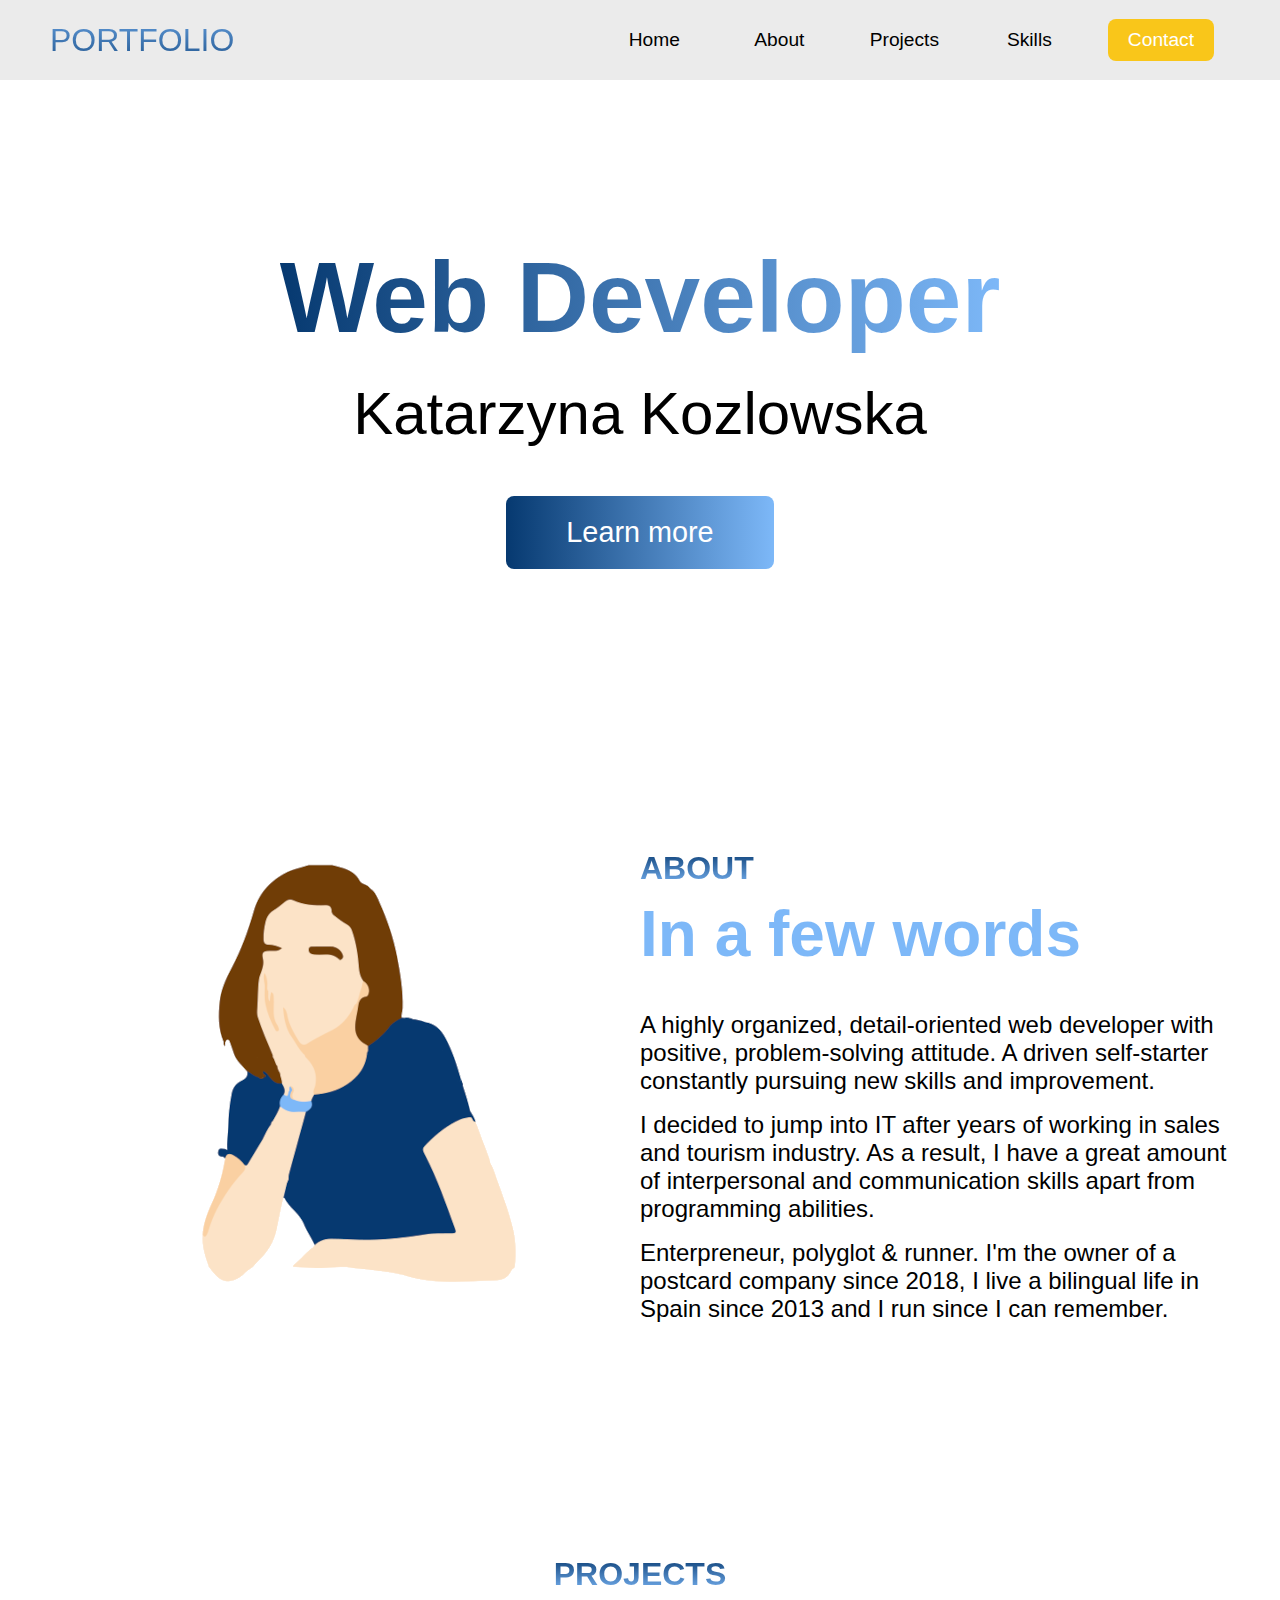
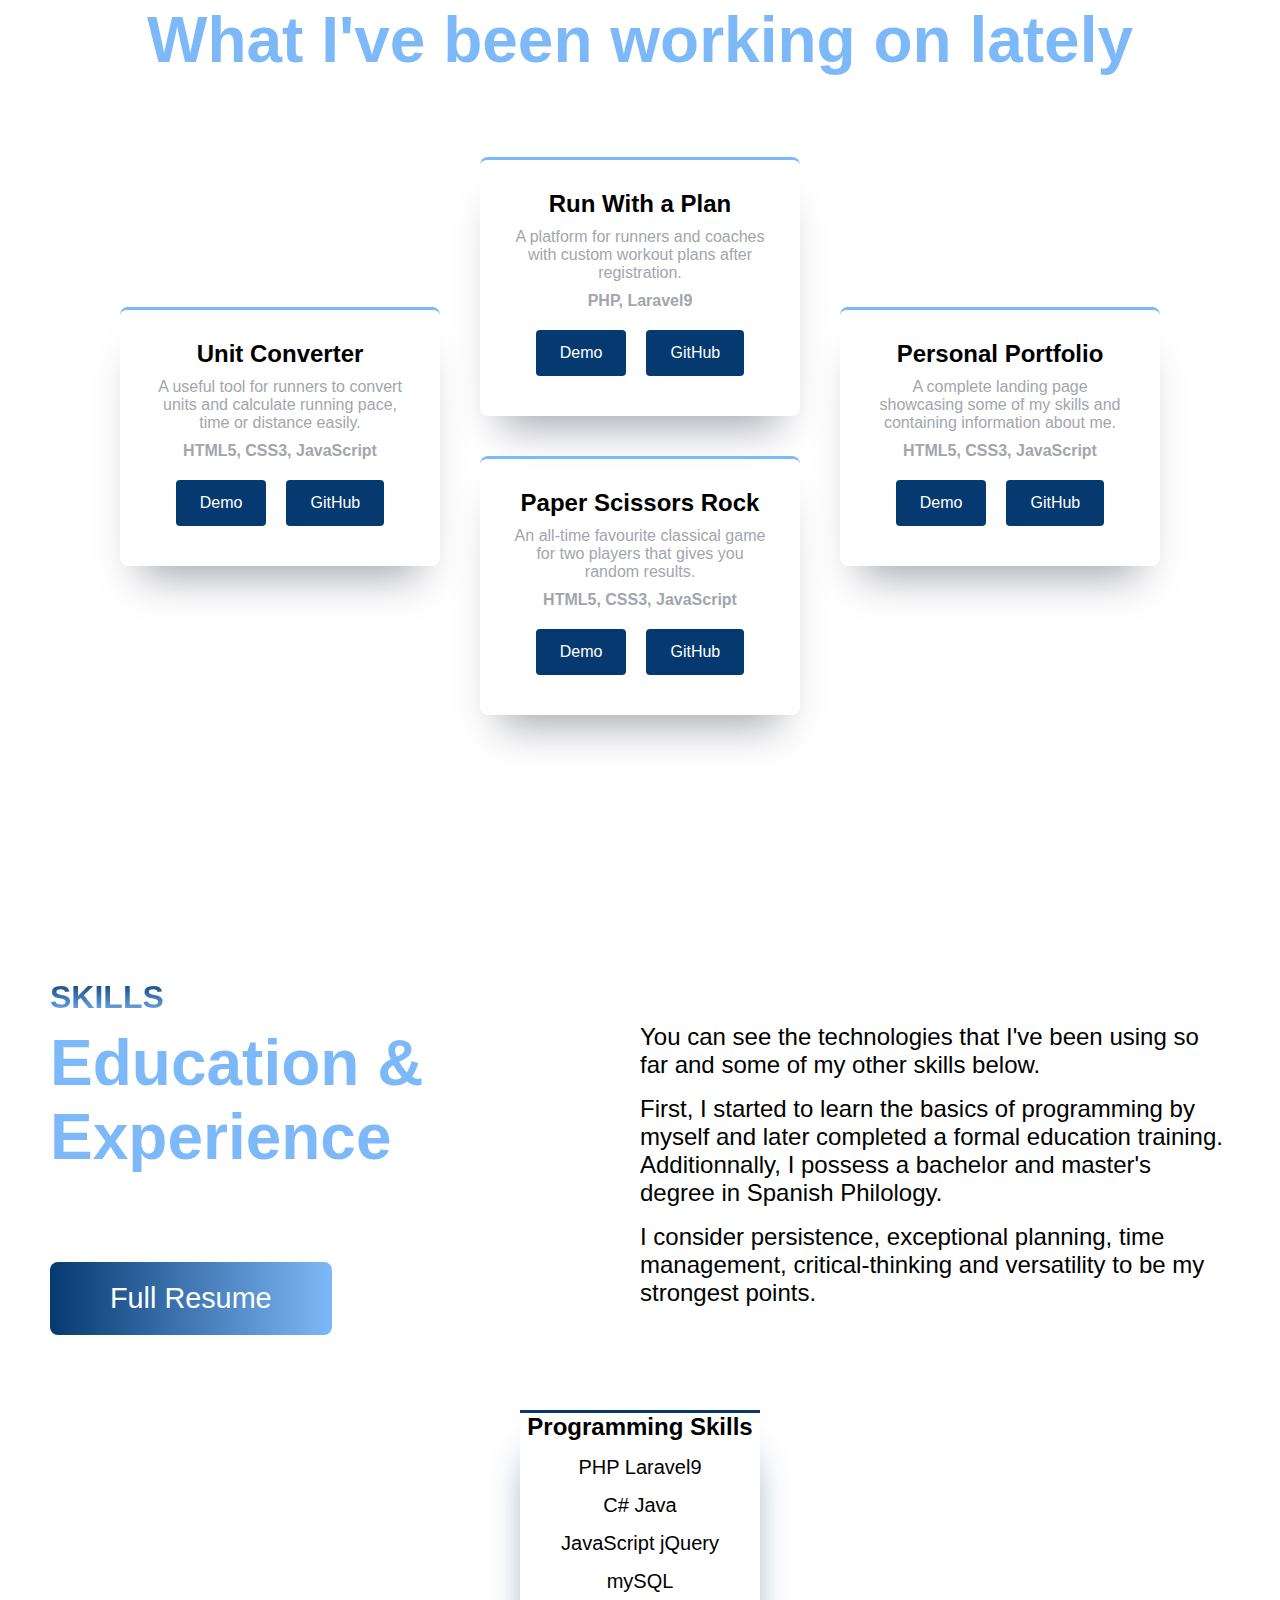
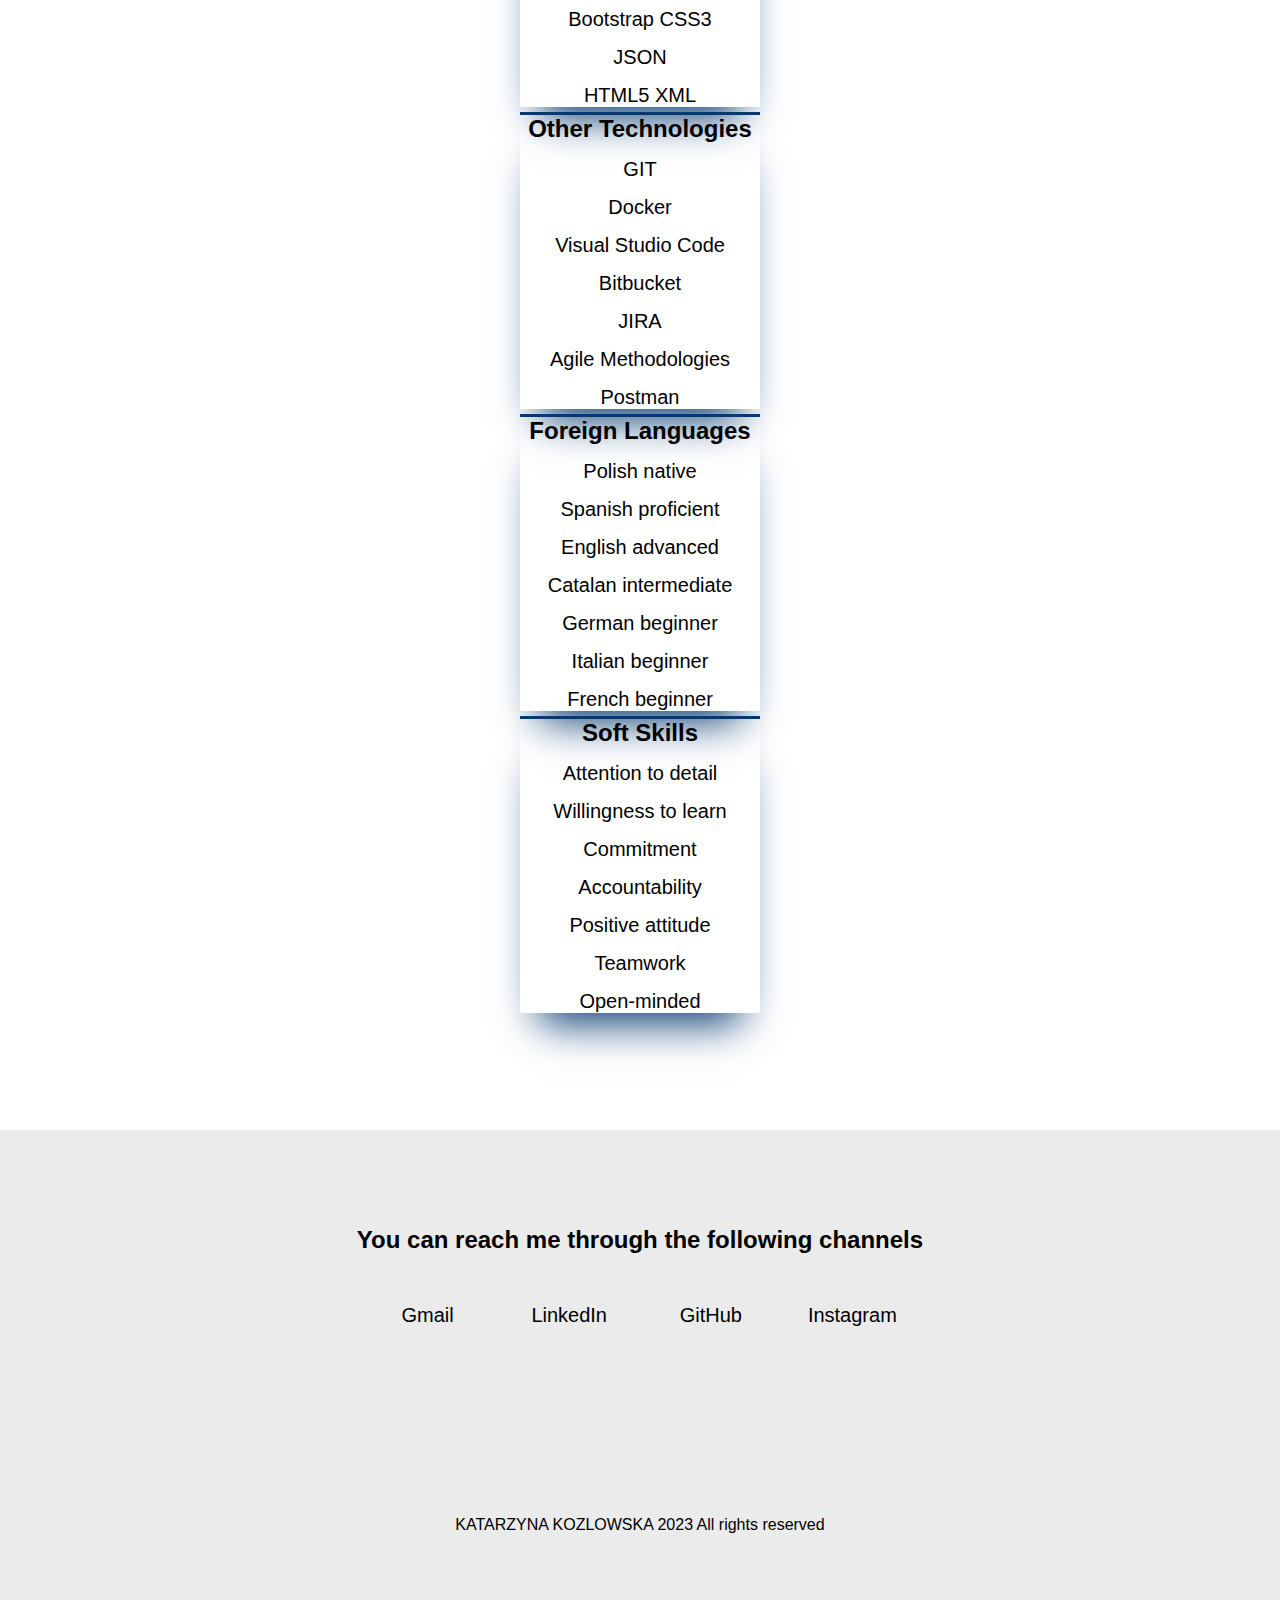
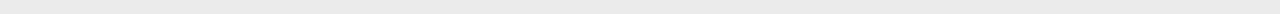
==== commit e3f9800f: "Color change and new project cards" ====
--- a/index2.html
+++ b/index2.html
@@ -9,9 +9,7 @@
       rel="stylesheet"
       href="https://use.fontawesome.com/releases/v5.14.0/css/all.css"
       integrity="sha384-HzLeBuhoNPvSl5KYnjx0BT+WB0QEEqLprO+NBkkk5gbc67FTaL7XIGa2w1L0Xbgc"
-      crossorigin="anonymous"
-    />
-    
+      crossorigin="anonymous"/>
   </head>
   <body>
     <!-- Navbar Section -->
@@ -19,8 +17,9 @@
       <div class="navbar__container">
         <a href="#home" id="navbar__logo">PORTFOLIO</a>
         <div class="navbar__toggle" id="mobile-menu">
-          <span class="bar"></span> <span class="bar"></span>
+          <span class="bar"></span> 
           <span class="bar"></span>
+          <span class="bar"></span>
         </div>
         <ul class="navbar__menu">
           <li class="navbar__item">
@@ -30,14 +29,10 @@
             <a href="#about" class="navbar__links" id="about-page">About</a>
           </li>
           <li class="navbar__item">
-            <a href="#projects" class="navbar__links" id="projects-page"
-              >Projects</a
-            >
-          </li>
-          <li class="navbar__item">
-            <a href="#skills" class="navbar__links" id="skills-page"
-              >Skills</a
-            >
+            <a href="#projects" class="navbar__links" id="projects-page">Projects</a>
+          </li>
+          <li class="navbar__item">
+            <a href="#skills" class="navbar__links" id="skills-page">Skills</a>
           </li>
           <li class="navbar__btn">
             <a href="#footer" class="button" id="contact-page">Contact</a>
@@ -49,7 +44,7 @@
     <!-- Hero Section -->
     <div class="hero" id="home">
       <div class="hero__container">
-        <h1 class="hero__heading">Web <span>Developer</span></h1>
+        <h1 class="hero__heading"><span>Web Developer</span></h1>
         <p class="hero__description">Katarzyna Kozlowska</p>
         <button class="main__btn"><a href="#about">Learn more</a></button>
       </div>
@@ -59,13 +54,12 @@
     <div class="main" id="about">
       <div class="main__container">
         <div class="main__img--container"> 
-         <!-- <div class="main__img--card">--><img src="developer-logo.webp" class="dev-logo"><!--</div>-->
-        </div>
-
+         <img src="logo-developer.png" class="dev-logo">
+        </div>
         <div class="main__content">
           <h1>About</h1>
           <h2 class="subtitle">In a few words</h2> 
-          <p>A highly organized, detail-oriented web developer. A driven self-starter constantly pursuing new skills and improvement.</p>
+          <p>A highly organized, detail-oriented web developer with positive, problem-solving attitude. A driven self-starter constantly pursuing new skills and improvement.</p>
           <p>I decided to jump into IT after years of working in sales and tourism industry. As a result, I have a great amount of interpersonal and communication skills apart from programming abilities.</p>
           <p>Enterpreneur, polyglot & runner. I'm the owner of a postcard company since 2018, I live a bilingual life in Spain since 2013 
           and I run since I can remember. </p>
@@ -74,7 +68,7 @@
     </div>
 
     <!-- Projects Section -->
-    <div class="projects" id="projects">
+    <!--<div class="projects" id="projects">
       <h1>PROJECTS</h1>
       <h2 class="subtitle">What I've been working on lately</h2>
       <div class="cards__wrapper">
@@ -84,7 +78,8 @@
           	<p>JavaScript, HTML5, CSS3</p>
           	<div class="projects__btn">
           		<button>Demo</button>
-            	<button>GitHub</button></div>
+            	<a href="" target="_blank"><button>GitHub</button></a>
+            </div>
         </div>
         <div class="projects__card card">
           <h2>Run With a Plan</h2>
@@ -92,7 +87,7 @@
           <p>PHP, Laravel9</p>
           <div class="projects__btn">
           	<button>Demo</button>
-          	<button>GitHub</button>
+          	<a href="https://github.com/KasiaKozl/RunWithAPlan" target="_blank"><button>GitHub</button></a>
           </div>
         </div>
         <div class="projects__card card">
@@ -101,7 +96,7 @@
           <p>JavaScript, HTML5, CSS3</p>
            <div class="projects__btn">
            	<button>Demo</button>
-            <button>GitHub</button>
+            <a href="" target="_blank"><button>GitHub</button></a>
            </div>
         </div>
         <div class="projects__card card">
@@ -110,129 +105,162 @@
           <p>JavaScript, HTML5, CSS3</p>
           <div class="projects__btn">
           	<button>Demo</button>
-          	<button>GitHub</button>
+          	<a href="https://github.com/KasiaKozl/Portfolio" target="_blank"><button>GitHub</button></a>
           </div>
         </div>
-      </div>
-    </div>
+      </div> -->
+
+<div class="projects" id="projects">
+	<h1>PROJECTS</h1>
+    <h2 class="subtitle">What I've been working on lately</h2>
+    <div class="row1-container">
+    	<div class="box box-down line projects__card ">
+      		<h2>Unit Converter</h2>
+      		<p>A useful tool for runners to convert units and calculate running pace, time or distance easily.</p>
+      		<p class="bold">HTML5, CSS3, JavaScript</p>
+      		<div class="projects__btn">
+          		<button>Demo</button>
+            	<a href="" target="_blank"><button>GitHub</button></a>
+            </div>
+    	</div>
+    	<div class="box line projects__card">
+      		<h2>Run With a Plan</h2>
+      		<p>A platform for runners and coaches with custom workout plans after registration.</p>
+      		<p class="bold">PHP, Laravel9</p>
+      		<div class="projects__btn">
+          		<button>Demo</button>
+            	<a href="" target="_blank"><button>GitHub</button></a>
+            </div>
+    	</div>
+    	<div class="box box-down line projects__card">
+      		<h2>Personal Portfolio</h2>
+      		<p>A complete landing page showcasing some of my skills and containing information about me.</p>
+      		<p class="bold">HTML5, CSS3, JavaScript</p>
+      		<div class="projects__btn">
+          		<button>Demo</button>
+            	<a href="" target="_blank"><button>GitHub</button></a>
+            </div>
+    	</div>
+  	</div>
+  	
+    	<div class="box line projects__card last__card">
+      		<h2>Paper Scissors Rock</h2>
+      		<p>An all-time favourite classical game for two players that gives you random results.</p>
+      		<p class="bold">HTML5, CSS3, JavaScript</p>
+      		<div class="projects__btn">
+          		<button>Demo</button>
+            	<a href="" target="_blank"><button>GitHub</button></a>
+            </div>
+        </div> 
+</div>
 
     <!-- Skills Section -->
-    
-<div class="skills" id="skills">
+	<div class="skills" id="skills">
       <div class="main__container skills__container">
         <div class="main__content left">
-          	<h1>Skills</h1>
-          	<h2 class="subtitle">Education & Experience</h2>
-          	<button class="main__btn"><a href="#">Full Resume</a></button>
+          <h1>Skills</h1>
+          <h2 class="subtitle">Education & Experience</h2>
+          <button class="main__btn"><a href="#">Full Resume</a></button>
         </div>
         <div class="main__content left">
           	 <p>You can see the technologies that I've been using so far and some of my other skills below.</p>
           	 <p>First, I started to learn the basics of programming by myself and later completed a formal education training. Additionnally, I possess a bachelor and master's degree in Spanish Philology. </p>
-          	 <p>I consider persistence, exceptional planning, critical-thinking and versatility to be my strongest points.</p>          	
-        </div>
-      </div>
-
-    <!-- Como las cards van a ser blancas, no importa acortar las listas, o si?? -->
-             <div class="cards__wrapper">
-        		<div class="skills__card card">
-          			<h2>Programming Skills</h2>
-          			<ul class="skills__list">
-          				<li>PHP Laravel9</li>
-          				<li>C# Java</li>
-          				<li>JavaScript jQuery</li>
-          				<li>mySQL</li>
-          				<li>Bootstrap CSS3</li> 
-          				<li>JSON</li>
-          				<li>HTML5 XML</li>
-          			</ul>	
-        		</div>
-        		<div class="skills__card card">
-          			<h2>Other Technologies</h2>
-          			<ul class="skills__list">
-          				<li>GIT</li>
-          				<li>Docker</li>
-          				<li>Visual Studio Code</li>
-          				<li>Bitbucket</li>
-          				<li>JIRA</li>
-          				<li>Agile Methodologies</li>
-          				<li>Postman</li>
-          			</ul>
-        		</div>
-
-        		<div class="skills__card card">
-          			<h2>Foreign Languages</h2>
-          			<ul class="skills__list">
-          				<li>Polish native</li>
-          				<li>Spanish proficient</li>
-          				<li>English advanced</li>
-          				<li>Catalan intermediate</li>
-          				<li>German beginner</li>
-          				<li>Italian beginner</li>
-          				<li>French beginner</li>
-          			</ul>
-        		</div>
-
-        		<div class="skills__card card">
-          			<h2>Soft Skills</h2>
-          			<ul class="skills__list">
-          				<li>Attention to detail</li>
-          				<li>Willingness to learn</li>
-          				<li>Commitment</li>
-          				<li>Accountability</li>
-          				<li>Positive attitude</li>
-          				<li>Teamwork</li>
-          				<li>Open-minded</li>
-          				<!-- <li>Adaptability</li>
-          				<li>Time management</li>
-          				<li>Problem-solving</li>
-          				<li>Critical thinking</li> -->
-          			</ul>
-        		</div>
-      		</div>
-      	</div>
- </div>
+          	 <p>I consider persistence, exceptional planning, time management, critical-thinking and versatility to be my strongest points.</p>          	
+        </div>
+      </div>
+      <div class="cards__wrapper">
+        <div class="skills__card card">
+          	<h2>Programming Skills</h2>
+          	<ul class="skills__list">
+          		<li>PHP Laravel9</li>
+          		<li>C# Java</li>
+          		<li>JavaScript jQuery</li>
+          		<li>mySQL</li>
+          		<li>Bootstrap CSS3</li> 
+          		<li>JSON</li>
+          		<li>HTML5 XML</li>
+          	</ul>	
+        </div>
+        <div class="skills__card card">
+          	<h2>Other Technologies</h2>
+          	<ul class="skills__list">
+          		<li>GIT</li>
+          		<li>Docker</li>
+          		<li>Visual Studio Code</li>
+          		<li>Bitbucket</li>
+          		<li>JIRA</li>
+          		<li>Agile Methodologies</li>
+          		<li>Postman</li>
+          	</ul>
+        </div>
+        <div class="skills__card card">
+          	<h2>Foreign Languages</h2>
+          	<ul class="skills__list">
+          		<li>Polish native</li>
+          		<li>Spanish proficient</li>
+          		<li>English advanced</li>
+          		<li>Catalan intermediate</li>
+          		<li>German beginner</li>
+          		<li>Italian beginner</li>
+          		<li>French beginner</li>
+          	</ul>
+        </div>
+        <div class="skills__card card">
+          	<h2>Soft Skills</h2>
+          	<ul class="skills__list">
+          		<li>Attention to detail</li>
+          		<li>Willingness to learn</li>
+          		<li>Commitment</li>
+          		<li>Accountability</li>
+          		<li>Positive attitude</li>
+          		<li>Teamwork</li>
+          		<li>Open-minded</li>
+          	</ul>
+        </div>
+      </div>
+    </div>
 
     <!-- Footer Section -->
     <div class="footer__container" id="footer">
       <div class="footer__links">
         <div class="footer__link--wrapper">
-          
           <div class="footer__link--items">
             <h2>You can reach me through the following channels</h2>
             <div class="social__icons">
-
-            <div class="icon__logo"><a href="/" class="social__icon--link">
-            <i class="fa fa-envelope"></i><p>Gmail</p></a></div>
-            
-            
-            <div class="icon__logo">
-            <a href="/" class="social__icon--link"
-              ><i class="fab fa-linkedin"></i
-            ><p>LinkedIn</p></a></div>
-            
-            <div class="icon__logo">
-            <a href="/" class="social__icon--link"
-              ><i class="fab fa-github"></i><p>GitHub</p></a></div>
-
-            <div class="icon__logo">
-            <a href="/" class="social__icon--link"
-              ><i class="fab fa-instagram"></i
-            ><p>Instagram</p></a></div>
-
+            	<div class="icon__logo">
+            		<a href="mailto:kat.kozl.90@gmail.com" class="social__icon--link">
+            			<i class="fa fa-envelope"></i>
+            			<p>Gmail</p>
+            		</a>
+            	</div>
+            	<div class="icon__logo">
+            		<a href="https://www.linkedin.com/in/katarzyna-kozlowska-b009b2213/" target="_blank" class="social__icon--link">
+            			<i class="fab fa-linkedin"></i>
+            			<p>LinkedIn</p>
+            		</a>
+            	</div>
+            	<div class="icon__logo">
+            		<a href="https://github.com/KasiaKozl" target="_blank" class="social__icon--link">
+            			<i class="fab fa-github"></i>
+            			<p>GitHub</p>
+            		</a>
+            	</div>
+            	<div class="icon__logo">
+            		<a href="https://www.instagram.com/kasia_kozl/?hl=es" target="_blank" class="social__icon--link">
+            			<i class="fab fa-instagram"></i>
+            			<p>Instagram</p>
+            		</a>
+            	</div>
+            </div>
           </div>
-          </div>
-        </div>
-        
+        </div>
       </div>
       <section class="signature">
         <div class="signature--wrap">
-          
           <p class="website__rights">KATARZYNA KOZLOWSKA 2023 All rights reserved</p>
-          
         </div>
       </section>
     </div>
-
     <script src="app2.js"></script>
   </body>
 </html>--- a/styles2.css
+++ b/styles2.css
@@ -7,7 +7,7 @@
 }
 
 .navbar {
-  background: #131313;
+  background: #ebebeb;
   height: 80px;
   display: flex;
   justify-content: center;
@@ -30,8 +30,8 @@
 }
 
 #navbar__logo {
-  background-color: #ff8177;
-  background-image: linear-gradient(to top, #e74457 0%, #f3bcd3 100%);
+  background-color: #063970;
+  background-image: linear-gradient(to top, #063970 0%, #7db8f8 100%);
   background-size: 100%;
   -webkit-background-clip: text;
   -moz-background-clip: text;
@@ -55,7 +55,7 @@
 }
 
 .navbar__links {
-  color: #fff;
+  color: #000;
   display: flex;
   align-items: center;
   justify-content: center;
@@ -83,14 +83,14 @@
   width: 100%;
   border: none;
   outline: none;
-  border-radius: 4px;
-  background: #ea5b6b;
+  border-radius: 8px;
+  background: #f9c61a;
   color: #fff;
   transition: all 0.3s ease;
 }
 
 .navbar__links:hover {
-  color: #f08894;
+  color: #7db8f8;
   transition: all 0.3s ease;
 }
 
@@ -124,7 +124,7 @@
   }
 
   .navbar__menu.active {
-    background: #131313;
+    background: #ebebeb;
     top: 100%;
     opacity: 1;
     transition: all 0.5s ease;
@@ -142,7 +142,7 @@
     height: 3px;
     margin: 5px auto;
     transition: all 0.3s ease-in-out;
-    background: #fff;
+    background: #000;
   }
 
   .navbar__item {
@@ -196,8 +196,8 @@
 
 /* Hero Section */
 .hero {
-  background: #000000;
-  background: linear-gradient(to right, #161616, #000000);
+  background: #fff;
+  /*background: linear-gradient(to right, #fff, #7db8f8);*/
   padding: 130px 0;
 }
 
@@ -216,15 +216,15 @@
 .hero__heading {
   font-size: 100px;
   margin-bottom: 24px;
-  color: #fff;
+  color: #000;
 }
 
 .hero__heading span {
-  background: #ee0979; 
+  background: #063970; 
   /* fallback for old browsers */
-  background: -webkit-linear-gradient(to right, #e74457, #49bb71); 
+  background: -webkit-linear-gradient(to right, #063970, #7db8f8); 
   /* Chrome 10-25, Safari 5.1-6 */
-  background: linear-gradient(to right,#e74457, #49bb71); 
+  background: linear-gradient(to right,#063970, #7db8f8); 
   /* W3C, IE 10+/ Edge, Firefox 16+, Chrome 26+, Opera 12+, Safari 7+ */
   background-size: 100%;
   -webkit-background-clip: text;
@@ -235,7 +235,7 @@
 
 .hero__description {
   font-size: 60px;
-  background: #49bb71; 
+  background: #000; 
   background-size: 100%;
   -webkit-background-clip: text;
   -moz-background-clip: text;
@@ -256,7 +256,7 @@
 
 /* About Section */
 .main, .projects, .skills {
-  background-color: #131313;
+  background-color: #fff;
   padding: 7rem 0;
 }
 
@@ -274,14 +274,14 @@
 }
 
 .main__content {
-  color: #fff;
+  color: #000;
   width: 100%;
 }
 
 .main__content h1, .projects h1, .skills h1{
   font-size: 2rem;
-  background-color: #e74457;
-  background-image: linear-gradient(to top, #e74457 0%, #f3bcd3 100%); */
+  background-color: #063970;
+  background-image: linear-gradient(to bottom, #063970 0%, #7db8f8 100%); 
   background-size: 100%;
   -webkit-background-clip: text;
   -moz-background-clip: text;
@@ -294,7 +294,7 @@
 .subtitle {
   font-size: 4rem;
   margin-bottom: 40px;
-  background: #49bb71; 
+  background: #7db8f8; 
   background-size: 100%;
   -webkit-background-clip: text;
   -moz-background-clip: text;
@@ -310,12 +310,12 @@
 
 .main__btn {
   font-size: 1.8rem;
-  background: #e74457;
-  background: -webkit-linear-gradient(to right, #e74457, #49bb71);
-  background: linear-gradient(to right, #e74457,  #49bb71);
+  background: #063970;
+  background: -webkit-linear-gradient(to right, #063970, #7db8f8);
+  background: linear-gradient(to right, #063970,  #7db8f8);
   padding: 20px 60px;
   border: none;
-  border-radius: 4px;
+  border-radius: 8px;
   margin-top: 3rem;
   cursor: pointer;
   position: relative;
@@ -337,9 +337,9 @@
   left: 0;
   width: 0;
   height: 100%;
-  background: #e74457;
+  background: #063970;
   transition: all 0.35s;
-  border-radius: 4px;
+  border-radius: 8px;
 }
 
 .main__btn:hover {
@@ -387,11 +387,10 @@
   .main__img--container {
     display: flex;
     justify-content: center;
-     
   }
 
  .dev__logo {
-   height: 425px;
+    height: 425px;
     width: 425px;
   }
 
@@ -453,16 +452,14 @@
 
 /* Projects Section */
 .projects, .skills {
-  
   display: flex;
   flex-direction: column;
   justify-content: center;
   align-items: center;
   height: 100%;
-  
-}
-
-.cards__wrapper {
+}
+
+/*.cards__wrapper {
   display: grid;
   grid-template-columns: 1fr 1fr 1fr 1fr;
   grid-template-rows: 1fr;
@@ -477,39 +474,41 @@
   flex-direction: column;
   justify-content: flex-start;
   padding-top: 75px;
-  color: #fff;
+  color: #000;
   transition: 0.3s ease-in;
-}
-
-.projects__card {
-  background-image: linear-gradient(to right, #e09693 0%, #cf5b56 100%);
-}
-
-.projects__card:nth-child(2) {
+}*/
+
+/*.projects__card, */.skills__card {
+  /*background-image: linear-gradient(to right, #fff 0%, #7db8f8 100%);*/
+   box-shadow: 0px 30px 40px -20px #063970;
+   border-top: 3px solid #063970;
+}
+
+/*.projects__card:nth-child(2) {
   background: #e09693; /* fallback for old browsers */
-  background: -webkit-linear-gradient(to right, #cf5b56, #e09693); /* Chrome 10-25, Safari 5.1-6 */
-  background: linear-gradient(to right, #cf5b56, #e09693); /* W3C, IE 10+/ Edge, Firefox 16+, Chrome 26+, Opera 12+, Safari 7+ */
-}
+  /*background: -webkit-linear-gradient(to right, #cf5b56, #e09693); /* Chrome 10-25, Safari 5.1-6 */
+  /*background: linear-gradient(to right, #cf5b56, #e09693); /* W3C, IE 10+/ Edge, Firefox 16+, Chrome 26+, Opera 12+, Safari 7+ */
+/*}
 
 .projects__card:nth-child(3) {
   background: #e09693; /* fallback for old browsers */
-  background: -webkit-linear-gradient(to right, #e09693, #cf5b56); /* Chrome 10-25, Safari 5.1-6 */
-  background: linear-gradient(to right, #e09693, #cf5b56); /* W3C, IE 10+/ Edge, Firefox 16+, Chrome 26+, Opera 12+, Safari 7+ */
-}
+  /*background: -webkit-linear-gradient(to right, #e09693, #cf5b56); /* Chrome 10-25, Safari 5.1-6 */
+  /*background: linear-gradient(to right, #e09693, #cf5b56); /* W3C, IE 10+/ Edge, Firefox 16+, Chrome 26+, Opera 12+, Safari 7+ */
+/*}
 
 .projects__card:nth-child(4) {
   background: #e09693; /* fallback for old browsers */
-  background: -webkit-linear-gradient(to right, #cf5b56, #e09693); /* Chrome 10-25, Safari 5.1-6 */
-  background: linear-gradient(to right, #cf5b56, #e09693); /* W3C, IE 10+/ Edge, Firefox 16+, Chrome 26+, Opera 12+, Safari 7+ */
-}
-
-.projects__card h2 {
+  /*background: -webkit-linear-gradient(to right, #cf5b56, #e09693); /* Chrome 10-25, Safari 5.1-6 */
+  /*background: linear-gradient(to right, #cf5b56, #e09693); /* W3C, IE 10+/ Edge, Firefox 16+, Chrome 26+, Opera 12+, Safari 7+ */
+/*}*/ 
+
+/*.projects__card h2 {
   text-align: center;
-  text-shadow: 1px 1px #000;
-  margin-bottom: 15px;
-}
-
-.projects__card p, .skills__card li {
+  /*text-shadow: 1px 1px #000;*/
+  /*margin-bottom: 15px;
+}*/
+
+/*.projects__card p,*/ .skills__card li {
   text-align: center;
   margin:15px 25px;
   font-size: 20px;
@@ -520,7 +519,6 @@
   display: flex;
   flex-wrap: wrap;
   justify-content: center;
-  margin-top: 16px;
 }
 
 .projects__card button {
@@ -530,7 +528,7 @@
   border: none;
   outline: none;
   border-radius: 4px;
-  background: #131313;
+  background: #063970;
   font-size: 1rem;
 }
 
@@ -543,7 +541,7 @@
   transition: 0.3s ease-in;
 }
 
-@media screen and (max-width: 1300px) {
+/*@media screen and (max-width: 1300px) {
   .cards__wrapper {
     grid-template-columns: 1fr 1fr;
   }
@@ -553,7 +551,7 @@
   .cards__wrapper {
     grid-template-columns: 1fr;
   }
-}
+}*/
 
 
 /* Skills CSS */
@@ -586,31 +584,31 @@
   margin-bottom: 75px;
 }
 
-.skills__card {
+/*.skills__card {
   background-image: linear-gradient(to right, #49bb71 0%, #31844e 100%);
 }
 
 .skills__card:nth-child(2) {
   background: #49bb71; /* fallback for old browsers */
-  background: -webkit-linear-gradient(to right, #31844e, #49bb71); /* Chrome 10-25, Safari 5.1-6 */
-  background: linear-gradient(to right, #31844e, #49bb71); /* W3C, IE 10+/ Edge, Firefox 16+, Chrome 26+, Opera 12+, Safari 7+ */
-}
+  /*background: -webkit-linear-gradient(to right, #31844e, #49bb71); /* Chrome 10-25, Safari 5.1-6 */
+  /*background: linear-gradient(to right, #31844e, #49bb71); /* W3C, IE 10+/ Edge, Firefox 16+, Chrome 26+, Opera 12+, Safari 7+ */
+/*}
 
 .skills__card:nth-child(3) {
   background: #49bb71; /* fallback for old browsers */
-  background: -webkit-linear-gradient(to right, #49bb71, #31844e); /* Chrome 10-25, Safari 5.1-6 */
-  background: linear-gradient(to right, #49bb71, #31844e); /* W3C, IE 10+/ Edge, Firefox 16+, Chrome 26+, Opera 12+, Safari 7+ */
-}
+  /*background: -webkit-linear-gradient(to right, #49bb71, #31844e); /* Chrome 10-25, Safari 5.1-6 */
+  /*background: linear-gradient(to right, #49bb71, #31844e); /* W3C, IE 10+/ Edge, Firefox 16+, Chrome 26+, Opera 12+, Safari 7+ */
+/*}
 
 .skills__card:nth-child(4) {
   background: #49bb71; /* fallback for old browsers */
-  background: -webkit-linear-gradient(to right, #31844e, #49bb71); /* Chrome 10-25, Safari 5.1-6 */
-  background: linear-gradient(to right, #31844e, #49bb71); /* W3C, IE 10+/ Edge, Firefox 16+, Chrome 26+, Opera 12+, Safari 7+ */
-}
+  /*background: -webkit-linear-gradient(to right, #31844e, #49bb71); /* Chrome 10-25, Safari 5.1-6 */
+  /*background: linear-gradient(to right, #31844e, #49bb71); /* W3C, IE 10+/ Edge, Firefox 16+, Chrome 26+, Opera 12+, Safari 7+ */
+/*}*/
 
 .skills__card h2 {
   text-align: center;
-  text-shadow: 1px 1px #000;
+  /*text-shadow: 1px 1px #000;*/
   margin: 0px 7px 10px 7px;
 }
 
@@ -625,7 +623,7 @@
 
 /* Footer CSS */
 .footer__container {
-  background-color: #131313;
+  background-color: #ebebeb;
   padding: 5rem 0;
   display: flex;
   flex-direction: column;
@@ -657,18 +655,18 @@
 
 .footer__link--items h2 {
   margin-bottom: 50px;
-  color: #fff;
+  color: #000;
 }
 
 .footer__link--items a {
-  color: #fff;
+  color: #000;
   text-decoration: none;
   margin-bottom: 0.5rem;
   transition: 0.3 ease-out;
 }
 
 .footer__link--items a:hover {
-  color: #f08894;
+  color: #7db8f8;
   transition: all 0.3s ease;
   transform: scale(1.075);
   transition: 0.3s ease-in;
@@ -677,7 +675,7 @@
 .footer__link--items i {
   margin-bottom: 10px;
   font-size: 40px;
-  color: #fff;
+  color: #000;
 }
 
 .footer__link--items p {
@@ -715,12 +713,12 @@
 }
 
 .social__icon--link {
-  color: #f08894;
+  color: #7db8f8;
   transition: all 0.3s ease;
 }
 
 .website__rights {
-  color: #fff;
+  color: #000;
   text-align: center;
 }
 
@@ -760,4 +758,88 @@
   .social__icons{
    grid-template-columns: 1fr;
 }
+}
+
+/*Pruebas projects */
+
+
+
+.box p {
+    color: #a3a5ae;
+    margin: 10px 0px;
+}
+
+.bold {
+  font-weight: 600;
+}
+
+.box {
+    border-radius: 8px;
+    box-shadow: 0px 30px 40px -20px #a3a5ae;
+    padding: 30px;
+    margin: 40px 20px;  
+    text-align: center;
+    transition: 0.3s ease-in;
+
+}
+
+.box:hover {
+  transform: scale(1.075);
+  transition: 0.3s ease-in;
+}
+
+
+@media (max-width: 450px) {
+    .box  {
+       /* height: 200px;*/
+       width: 80%;
+       justify-content: center;
+        align-items: center;
+        margin: 25px auto;
+    }
+}
+
+@media (max-width: 950px) and (min-width: 450px) {
+    .box{
+        text-align: center;
+        /*height: 180px;*/
+        width: 80%;
+        margin: 25px auto;
+    }
+}
+
+.line {
+    border-top: 3px solid #7db8f8;
+}
+
+.last__card {
+  margin-top: 0;
+}
+
+
+h2 {
+    color: #000;
+    font-weight: 600;
+}
+
+
+@media (min-width: 950px) {
+    .row1-container {
+        display: flex;
+        justify-content: center;
+        align-items: center;
+    }
+    
+    .row2-container {
+        display: flex;
+        justify-content: center;
+        align-items: center;
+    }
+    .box-down {
+        position: relative;
+        top: 150px;
+    }
+    .box {
+        width: 25%;
+    }    
 }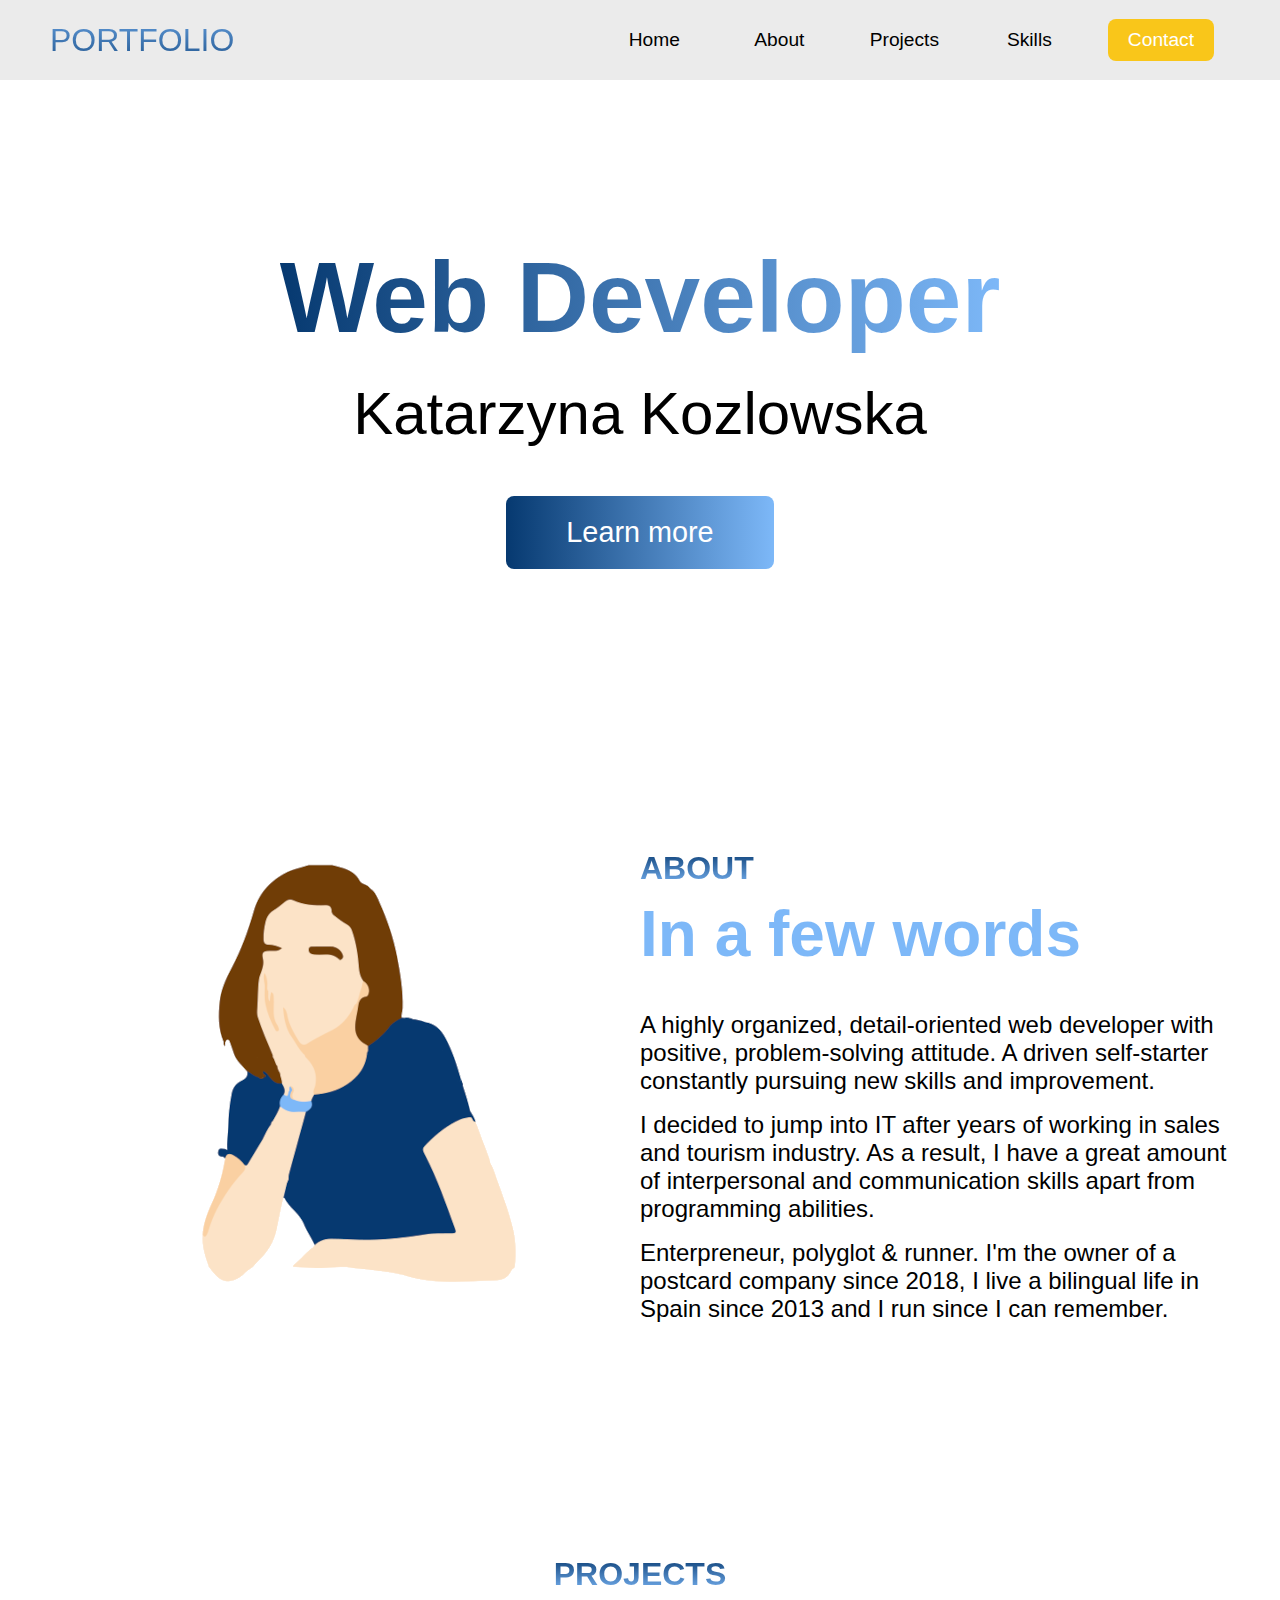
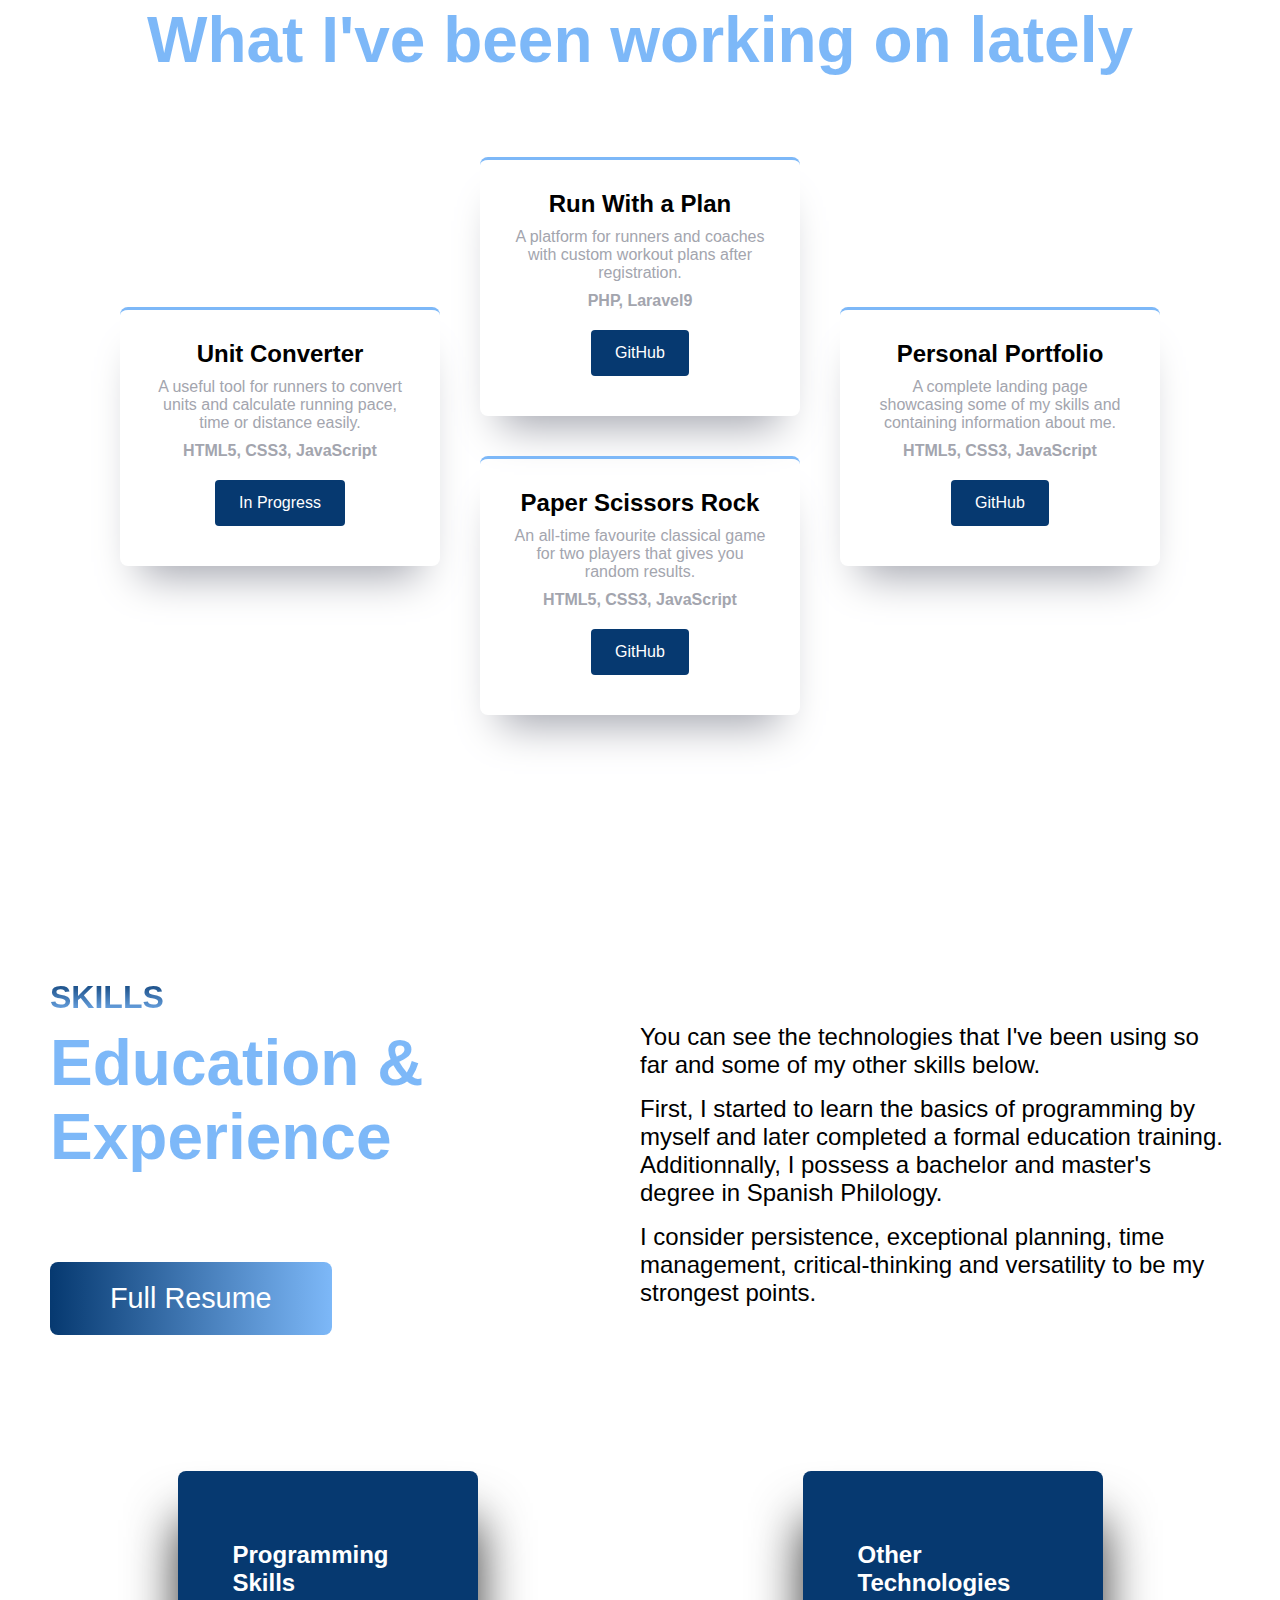
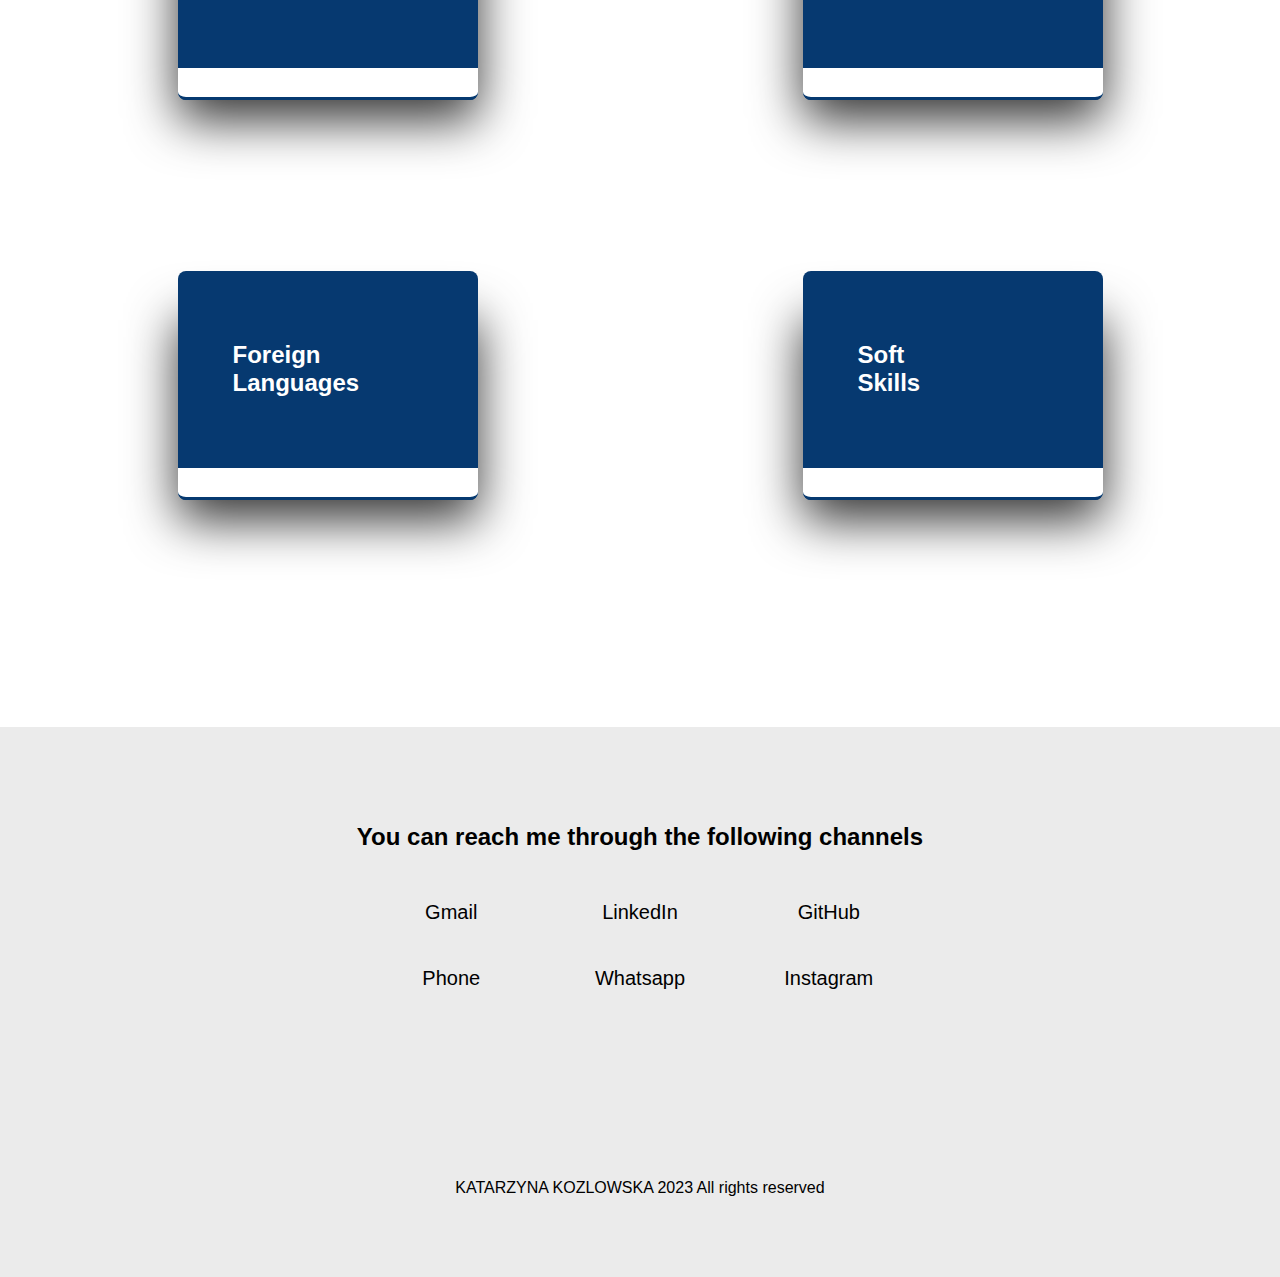
==== commit f0c790f4: "Core sections finished" ====
--- a/index2.html
+++ b/index2.html
@@ -119,8 +119,8 @@
       		<p>A useful tool for runners to convert units and calculate running pace, time or distance easily.</p>
       		<p class="bold">HTML5, CSS3, JavaScript</p>
       		<div class="projects__btn">
-          		<button>Demo</button>
-            	<a href="" target="_blank"><button>GitHub</button></a>
+          		<!--<button>Demo</button>-->
+            	<a href="" target="_blank"><button>In Progress</button></a>
             </div>
     	</div>
     	<div class="box line projects__card">
@@ -128,8 +128,8 @@
       		<p>A platform for runners and coaches with custom workout plans after registration.</p>
       		<p class="bold">PHP, Laravel9</p>
       		<div class="projects__btn">
-          		<button>Demo</button>
-            	<a href="" target="_blank"><button>GitHub</button></a>
+          		<!--<button>Demo</button>-->
+            	<a href="https://github.com/KasiaKozl/RunWithAPlan" target="_blank"><button>GitHub</button></a>
             </div>
     	</div>
     	<div class="box box-down line projects__card">
@@ -137,8 +137,8 @@
       		<p>A complete landing page showcasing some of my skills and containing information about me.</p>
       		<p class="bold">HTML5, CSS3, JavaScript</p>
       		<div class="projects__btn">
-          		<button>Demo</button>
-            	<a href="" target="_blank"><button>GitHub</button></a>
+          		<!--<button>Demo</button>-->
+            	<a href="https://github.com/KasiaKozl/Portfolio" target="_blank"><button>GitHub</button></a>
             </div>
     	</div>
   	</div>
@@ -148,7 +148,7 @@
       		<p>An all-time favourite classical game for two players that gives you random results.</p>
       		<p class="bold">HTML5, CSS3, JavaScript</p>
       		<div class="projects__btn">
-          		<button>Demo</button>
+          		<!--<button>Demo</button>-->
             	<a href="" target="_blank"><button>GitHub</button></a>
             </div>
         </div> 
@@ -167,8 +167,8 @@
           	 <p>First, I started to learn the basics of programming by myself and later completed a formal education training. Additionnally, I possess a bachelor and master's degree in Spanish Philology. </p>
           	 <p>I consider persistence, exceptional planning, time management, critical-thinking and versatility to be my strongest points.</p>          	
         </div>
-      </div>
-      <div class="cards__wrapper">
+      </div> 
+     <!--  <div class="cards__wrapper">
         <div class="skills__card card">
           	<h2>Programming Skills</h2>
           	<ul class="skills__list">
@@ -217,7 +217,112 @@
           		<li>Open-minded</li>
           	</ul>
         </div>
-      </div>
+      </div> -->
+
+<div class="container">
+        <div class="card-skill">
+            <div class="face face1">
+                <div class="content">
+                    <div class="skill-title">
+                        <h2>Programming Skills</h2>
+                    </div>
+                </div>
+            </div>
+            <div class="face face2">
+                <div class="content">
+                   <ul class="skills__list">
+          			<li>PHP Laravel9</li>
+          			<li>C# Java</li>
+          			<li>JavaScript jQuery</li>
+          			<li>mySQL</li>
+          			<li>Bootstrap CSS3</li> 
+          			<li>JSON</li>
+          			<li>HTML5 XML</li>
+          		</ul>	
+                </div>
+            </div>
+        </div>
+        <div class="card-skill">
+            <div class="face face1">
+                <div class="content">
+                   <div class="skill-title">
+                        <h2>Other Technologies</h2>
+              
+                    </div>
+                </div>
+            </div>
+            <div class="face face2">
+                <div class="content">
+                    
+                    
+                               <ul class="skills__list">
+          		<li>GIT</li>
+          		<li>Docker</li>
+          		<li>Visual Studio Code</li>
+          		<li>Bitbucket</li>
+          		<li>JIRA</li>
+          		<li>Agile Methodologies</li>
+          		<li>Postman</li>
+          	</ul>
+                </div>
+            </div>
+        </div>
+        <div class="card-skill">
+            <div class="face face1">
+                <div class="content">
+                    <div class="skill-title">
+                        <h2>Foreign Languages</h2>
+                       
+                    </div>
+                </div>
+            </div>
+            <div class="face face2">
+                <div class="content">
+                    
+                 
+                    <ul class="skills__list">
+          		<li>Polish native</li>
+          		<li>Spanish proficient</li>
+          		<li>English advanced</li>
+          		<li>Catalan intermediate</li>
+          		<li>German beginner</li>
+          		<li>Italian beginner</li>
+          		<li>French beginner</li>
+          	</ul>
+                    
+                </div>
+            </div>
+        </div>
+        <div class="card-skill">
+            <div class="face face1">
+                <div class="content">
+                    <div class="skill-title">
+                        <h2>Soft Skills</h2>
+
+                    </div>
+                </div>
+            </div>
+            <div class="face face2">
+                <div class="content">
+                    
+                    
+                    <ul class="skills__list">
+          		<li>Attention to detail</li>
+          		<li>Willingness to learn</li>
+          		<li>Commitment</li>
+          		<li>Accountability</li>
+          		<li>Positive attitude</li>
+          		<li>Teamwork</li>
+          		<li>Open-minded</li>
+          	</ul>
+                </div>
+            </div>
+        </div>
+    </div>
+
+
+
+
     </div>
 
     <!-- Footer Section -->
@@ -246,6 +351,18 @@
             		</a>
             	</div>
             	<div class="icon__logo">
+            		<a href="tel:+34689251380" target="_blank" class="social__icon--link">
+            			<i class="fa fa-phone"></i>
+            			<p>Phone</p>
+            		</a>
+            	</div>
+            	<div class="icon__logo">
+            		<a href="https://wa.me/+34689251380" target="_blank" class="social__icon--link">
+            			<i class="fab fa-whatsapp"></i>
+            			<p>Whatsapp</p>
+            		</a>
+            	</div>
+            	<div class="icon__logo">
             		<a href="https://www.instagram.com/kasia_kozl/?hl=es" target="_blank" class="social__icon--link">
             			<i class="fab fa-instagram"></i>
             			<p>Instagram</p>
--- a/styles2.css
+++ b/styles2.css
@@ -581,7 +581,7 @@
 } */
 
 .skills__container {
-  margin-bottom: 75px;
+  margin-bottom: 50px;
 }
 
 /*.skills__card {
@@ -616,9 +616,9 @@
   list-style-type: none;
 }
 
-.skills__list li {
+/*.skills__list li {
   margin-bottom: 5px;
-}
+}*/
 
 
 /* Footer CSS */
@@ -698,8 +698,8 @@
 
 .social__icons {
   display: grid;
-  grid-template-columns: 1fr 1fr 1fr 1fr;
-  grid-template-rows: 1fr;
+  grid-template-columns: 1fr 1fr 1fr;
+  grid-template-rows: 1fr 1fr;
   justify-content: space-around;
   align-items: center;
   width: 100%;
@@ -742,6 +742,7 @@
 
   .social__icons{
      grid-template-columns: 1fr 1fr;
+     
 }
 
 }
@@ -842,4 +843,181 @@
     .box {
         width: 25%;
     }    
-}+}
+
+
+/* Pruebas skills */
+.container {
+    width: 100%;
+   margin: 0 auto;
+   padding: 15px;
+    position: relative;
+    /*display: flex;
+    flex-direction: row;*/
+    display: grid;
+    grid-template-columns: 1fr 1fr 1fr 1fr;
+    grid-template-rows: 1fr;
+    justify-content: center;
+    align-content: center;
+
+}
+
+@media screen and (max-width: 1300px) {
+  .container {
+    grid-template-columns: 1fr 1fr;
+  }
+}
+
+@media screen and (max-width: 768px){
+  .container {
+    grid-template-columns: 1fr;
+  }
+
+  
+}
+
+.container .card-skill {
+    position: relative;
+    border-radius: 10px;
+}
+
+.container .card-skill .skill-title {
+    position: absolute;
+    top: 0;
+    left: 0;
+    width: 100%;
+    height: 100%;
+    background: #fff;
+    transition: 0.7s;
+    z-index: 1;
+}
+
+.container .card-skill/*:nth-child(1)*/ .skill-title {
+    background: #063970;
+}
+
+/*.container .card-skill:nth-child(2) .skill-title {
+    background: #6eadd4;
+}
+
+.container .card-skill:nth-child(3) .skill-title {
+    background: #4aada9;
+}*/
+.card-skill {
+  margin: 10px;
+ 
+}
+
+.container .card-skill .skill-title {
+    position: absolute;
+    top: 50%;
+    left: 50%;
+    transform: translate(-50%, -65%);
+   /* font-size: 80px;*/
+    transition: 0.7s;
+    color: #fff;
+    border-radius: 8px 8px 0px 0px;
+}
+
+.skill-title h2 {
+    position: absolute;
+    text-align: left;
+    top: 50%;
+    left: 35%;
+    transform: translate(-50%, -50%);
+    font-size: 1.5rem;
+    transition: 0.7s;
+    color: #fff;
+}
+
+.container .card-skill .face {
+    width: 300px;
+    height: 200px;
+    /*border-radius: 8px;*/
+    transition: 0.5s;
+}
+
+
+.container .card-skill  .face1 {
+    position: relative;
+    background: #fff; /* cambiar el color de la tarjeta abajo de negro a gris?*/
+    display: flex;
+    flex-direction: column;
+    justify-content: center;
+    align-items: center;
+    z-index: 1;
+    transform: translateY(100px);
+    border-radius: 0px 0px 8px 8px;
+    border-bottom: 3px solid #063970;
+}
+
+.container .card-skill:hover  .face1{
+    background: #fff;
+    transform: translateY(0px);
+    border-radius: 0px;
+    border-bottom: 3px solid #fff;
+}
+
+.container .card-skill  .face1 .content {
+    opacity: 1;
+    transition: 0.5s;
+}
+
+.container .card-skill:hover  .face1 .content {
+    opacity: 1;
+}
+
+.container .card-skill  .face1 .content h2{
+    max-width: 100px;
+}
+
+.container .card-skill  .face2 {
+    position: relative;
+    background: #fff;
+    display: flex;
+    flex-direction: column;
+    justify-content: center;
+    align-items: center;
+    padding: 20px;
+    box-sizing: border-box;
+    box-shadow: 0 20px 50px rgba(0,0,0,0.8);
+    transform: translateY(-100px);
+    border-bottom: 3px solid #063970;
+}
+
+.container .card-skill:hover  .face2{
+    transform: translateY(0);
+}
+
+.container .card-skill  .face2  .content ul {
+    margin: 0;
+    padding: 0;
+    text-align: left;
+    color: #000;
+    align-items: left;
+}
+
+
+.content li {
+  font-size: 1.2rem;
+  line-height: 1.7rem;
+
+}
+
+.container .card-skill  .face2  {
+    margin: 0 auto;
+    padding: 0;
+    color: #fff;
+    font-size: 24px;
+    text-align: center;
+    color: #000;
+    border-radius: 0px 0px 8px 8px;
+} 
+
+.card-skill {
+  justify-content: center;
+  align-items: center;
+  margin: 0 auto;
+}
+
+
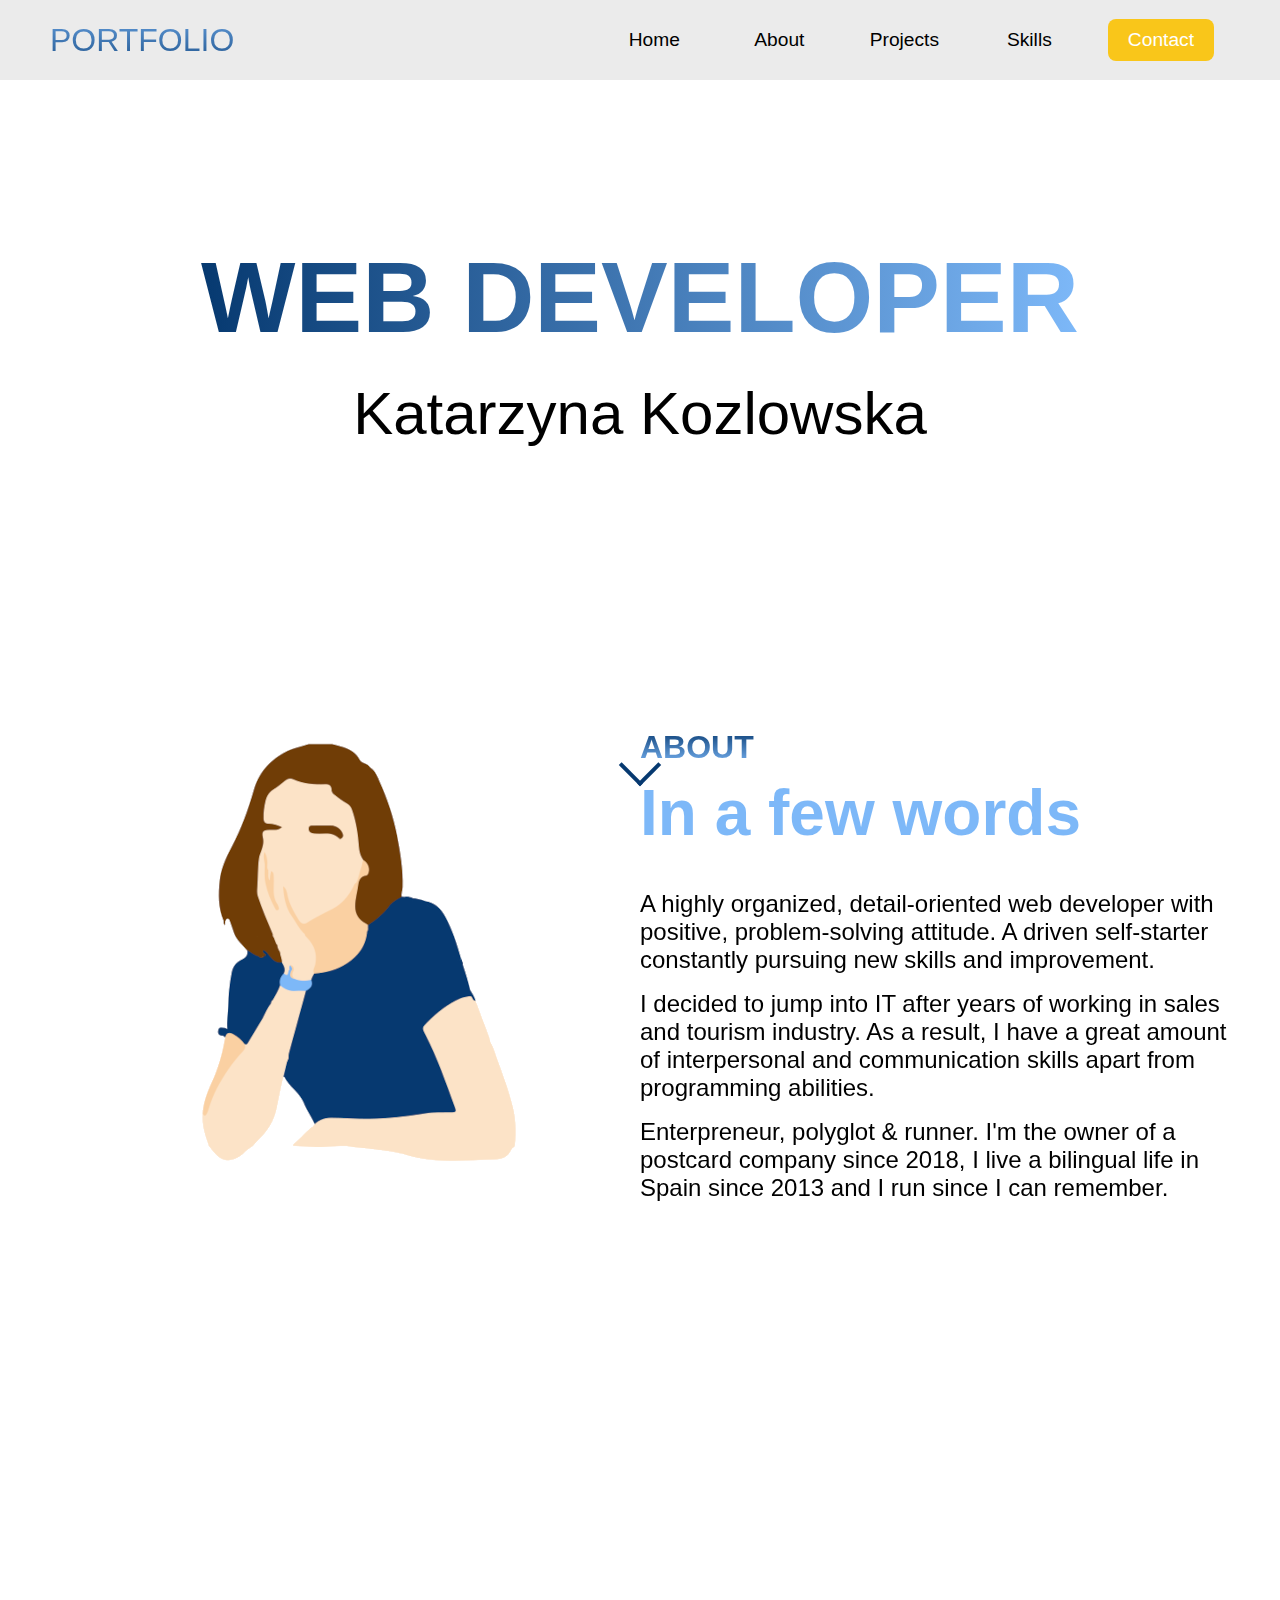
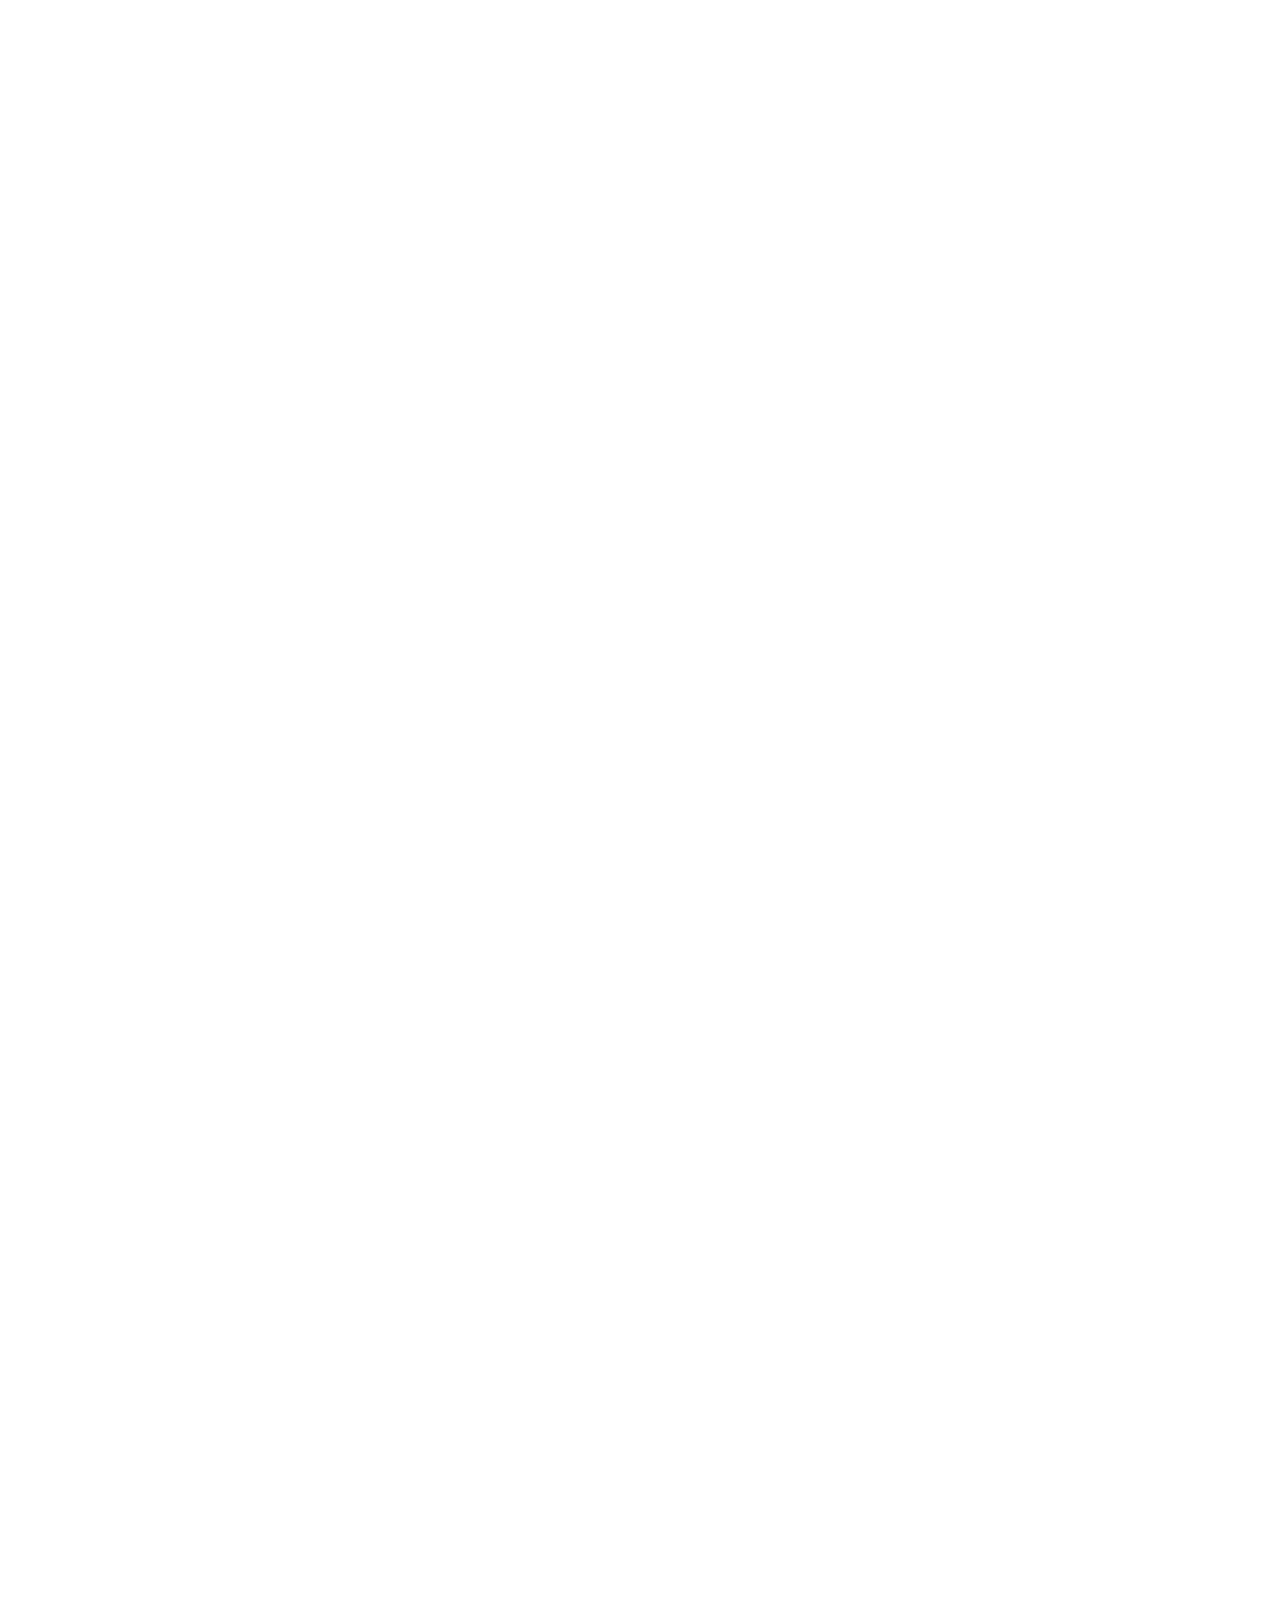
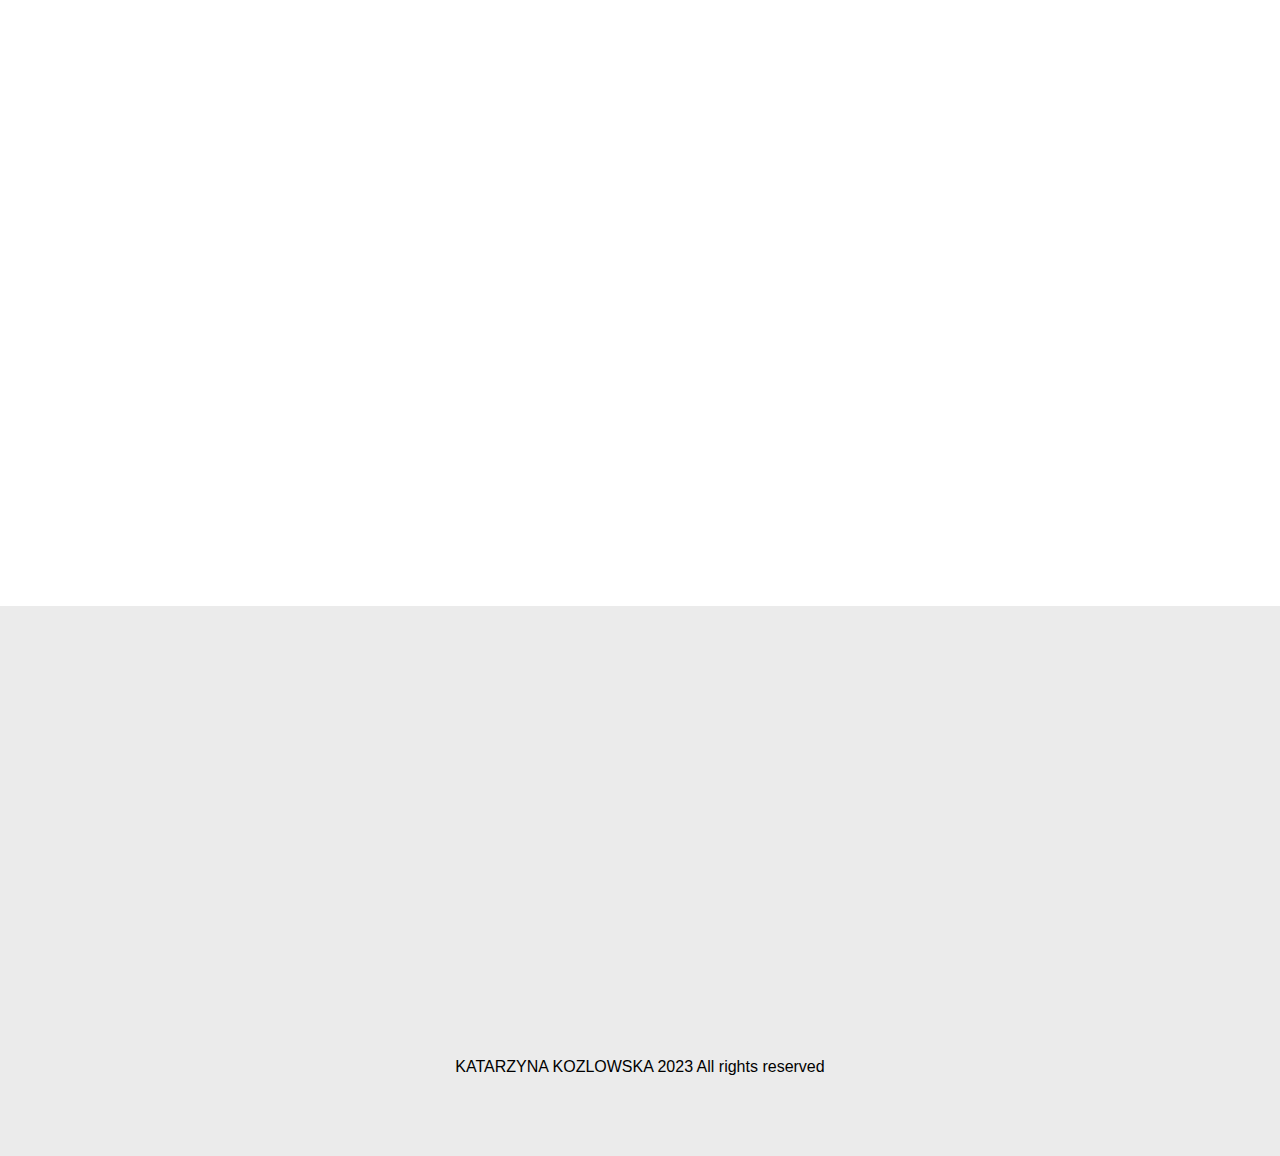
==== commit 21307e06: "Animations on scroll" ====
--- a/index2.html
+++ b/index2.html
@@ -10,10 +10,11 @@
       href="https://use.fontawesome.com/releases/v5.14.0/css/all.css"
       integrity="sha384-HzLeBuhoNPvSl5KYnjx0BT+WB0QEEqLprO+NBkkk5gbc67FTaL7XIGa2w1L0Xbgc"
       crossorigin="anonymous"/>
+    <link href="https://unpkg.com/aos@2.3.1/dist/aos.css" rel="stylesheet">
   </head>
-  <body>
+  <body class="">
     <!-- Navbar Section -->
-    <nav class="navbar">
+    <nav class="navbar ">
       <div class="navbar__container">
         <a href="#home" id="navbar__logo">PORTFOLIO</a>
         <div class="navbar__toggle" id="mobile-menu">
@@ -44,22 +45,26 @@
     <!-- Hero Section -->
     <div class="hero" id="home">
       <div class="hero__container">
-        <h1 class="hero__heading"><span>Web Developer</span></h1>
+        <h1 class="hero__heading"><span>WEB DEVELOPER</span></h1>
         <p class="hero__description">Katarzyna Kozlowska</p>
-        <button class="main__btn"><a href="#about">Learn more</a></button>
+        <!--<button class="main__btn"><a href="#about">Learn more</a></button>-->
+        <span class="hero__scroll aos-init aos-animate" data-aos="fade-up" data-aos-easing="ease" data-aos-delay="800">
+			
+				<a href="#about"><i class="chevron bottom"></i></a>
+			</span>
       </div>
     </div>
 
     <!-- About Section -->
     <div class="main" id="about">
-      <div class="main__container">
-        <div class="main__img--container"> 
+      <div class="main__container" data-aos="fade-up" data-aos-duration="800">
+        <div class="main__img--container"  > 
          <img src="logo-developer.png" class="dev-logo">
         </div>
         <div class="main__content">
           <h1>About</h1>
           <h2 class="subtitle">In a few words</h2> 
-          <p>A highly organized, detail-oriented web developer with positive, problem-solving attitude. A driven self-starter constantly pursuing new skills and improvement.</p>
+          <p >A highly organized, detail-oriented web developer with positive, problem-solving attitude. A driven self-starter constantly pursuing new skills and improvement.</p>
           <p>I decided to jump into IT after years of working in sales and tourism industry. As a result, I have a great amount of interpersonal and communication skills apart from programming abilities.</p>
           <p>Enterpreneur, polyglot & runner. I'm the owner of a postcard company since 2018, I live a bilingual life in Spain since 2013 
           and I run since I can remember. </p>
@@ -110,11 +115,11 @@
         </div>
       </div> -->
 
-<div class="projects" id="projects">
+<div class="projects" id="projects" data-aos="fade-up" data-aos-duration="800">
 	<h1>PROJECTS</h1>
     <h2 class="subtitle">What I've been working on lately</h2>
-    <div class="row1-container">
-    	<div class="box box-down line projects__card ">
+    <div class="row1-container" >
+    	<div class="box box-down line projects__card" data-aos="flip-left" data-aos-duration="800">
       		<h2>Unit Converter</h2>
       		<p>A useful tool for runners to convert units and calculate running pace, time or distance easily.</p>
       		<p class="bold">HTML5, CSS3, JavaScript</p>
@@ -123,7 +128,7 @@
             	<a href="" target="_blank"><button>In Progress</button></a>
             </div>
     	</div>
-    	<div class="box line projects__card">
+    	<div class="box line projects__card" data-aos="flip-left" data-aos-duration="800">
       		<h2>Run With a Plan</h2>
       		<p>A platform for runners and coaches with custom workout plans after registration.</p>
       		<p class="bold">PHP, Laravel9</p>
@@ -132,7 +137,7 @@
             	<a href="https://github.com/KasiaKozl/RunWithAPlan" target="_blank"><button>GitHub</button></a>
             </div>
     	</div>
-    	<div class="box box-down line projects__card">
+    	<div class="box box-down line projects__card" data-aos="flip-left" data-aos-duration="800">
       		<h2>Personal Portfolio</h2>
       		<p>A complete landing page showcasing some of my skills and containing information about me.</p>
       		<p class="bold">HTML5, CSS3, JavaScript</p>
@@ -143,7 +148,7 @@
     	</div>
   	</div>
   	
-    	<div class="box line projects__card last__card">
+    	<div class="box line projects__card last__card" data-aos="flip-left" data-aos-duration="800">
       		<h2>Paper Scissors Rock</h2>
       		<p>An all-time favourite classical game for two players that gives you random results.</p>
       		<p class="bold">HTML5, CSS3, JavaScript</p>
@@ -157,12 +162,12 @@
     <!-- Skills Section -->
 	<div class="skills" id="skills">
       <div class="main__container skills__container">
-        <div class="main__content left">
+        <div class="main__content left" data-aos="fade-up" data-aos-duration="800">
           <h1>Skills</h1>
           <h2 class="subtitle">Education & Experience</h2>
           <button class="main__btn"><a href="#">Full Resume</a></button>
         </div>
-        <div class="main__content left">
+        <div class="main__content left" data-aos="fade-up" data-aos-duration="800">
           	 <p>You can see the technologies that I've been using so far and some of my other skills below.</p>
           	 <p>First, I started to learn the basics of programming by myself and later completed a formal education training. Additionnally, I possess a bachelor and master's degree in Spanish Philology. </p>
           	 <p>I consider persistence, exceptional planning, time management, critical-thinking and versatility to be my strongest points.</p>          	
@@ -220,11 +225,11 @@
       </div> -->
 
 <div class="container">
-        <div class="card-skill">
+        <div class="card-skill" data-aos="flip-up" data-aos-duration="650">
             <div class="face face1">
                 <div class="content">
                     <div class="skill-title">
-                        <h2>Programming Skills</h2>
+                        <p>Programming Skills</p>
                     </div>
                 </div>
             </div>
@@ -242,11 +247,11 @@
                 </div>
             </div>
         </div>
-        <div class="card-skill">
+        <div class="card-skill" data-aos="flip-up" data-aos-duration="900">
             <div class="face face1">
                 <div class="content">
                    <div class="skill-title">
-                        <h2>Other Technologies</h2>
+                        <p>Other Technologies</p>
               
                     </div>
                 </div>
@@ -267,11 +272,11 @@
                 </div>
             </div>
         </div>
-        <div class="card-skill">
+        <div class="card-skill" data-aos="flip-up" data-aos-duration="1150">
             <div class="face face1">
                 <div class="content">
                     <div class="skill-title">
-                        <h2>Foreign Languages</h2>
+                        <p>Foreign Languages</p>
                        
                     </div>
                 </div>
@@ -293,11 +298,11 @@
                 </div>
             </div>
         </div>
-        <div class="card-skill">
+        <div class="card-skill" data-aos="flip-up" data-aos-duration="1400">
             <div class="face face1">
                 <div class="content">
                     <div class="skill-title">
-                        <h2>Soft Skills</h2>
+                        <p>Soft Skills</p>
 
                     </div>
                 </div>
@@ -328,8 +333,8 @@
     <!-- Footer Section -->
     <div class="footer__container" id="footer">
       <div class="footer__links">
-        <div class="footer__link--wrapper">
-          <div class="footer__link--items">
+        <div class="footer__link--wrapper" >
+          <div class="footer__link--items" data-aos="fade-up" data-aos-duration="1200">
             <h2>You can reach me through the following channels</h2>
             <div class="social__icons">
             	<div class="icon__logo">
@@ -378,6 +383,10 @@
         </div>
       </section>
     </div>
+    <script src="https://unpkg.com/aos@2.3.1/dist/aos.js"></script>
+    <script>
+  AOS.init();
+</script>
     <script src="app2.js"></script>
   </body>
 </html>--- a/styles2.css
+++ b/styles2.css
@@ -42,7 +42,10 @@
   cursor: pointer;
   text-decoration: none;
   font-size: 2rem;
-}
+  
+}
+
+
 
 .navbar__menu {
   display: flex;
@@ -195,6 +198,10 @@
 }
 
 /* Hero Section */
+
+
+
+
 .hero {
   background: #fff;
   /*background: linear-gradient(to right, #fff, #7db8f8);*/
@@ -241,6 +248,7 @@
   -moz-background-clip: text;
   -webkit-text-fill-color: transparent;
   -moz-text-fill-color: transparent;
+
 }
 
 
@@ -253,6 +261,83 @@
     font-size: 40px;
   }
 }
+
+
+
+.hero__scroll .chevron {
+    margin-top: 20px;
+    display: block;
+    -webkit-animation: pulse-animation 2s infinite;
+    animation: pulse-animation 2s infinite;
+    color: #063970;
+}
+
+@keyframes pulse-animation {
+  0% {
+    -webkit-transform: translate(0, 0);
+    transform: translate(0, 0);
+}
+50% {
+    -webkit-transform: translate(0, 10px);
+    transform: translate(0, 10px);
+}
+
+100% {
+    -webkit-transform: translate(0, 0);
+    transform: translate(0, 0);
+}
+}
+
+
+*, *:before, *:after {
+    box-sizing: border-box;
+}
+
+.hero__scroll {
+    position: absolute;
+    bottom: 80px;
+    width: 200px;
+    margin: auto;
+    display: block;
+    cursor: pointer;
+    padding-bottom: 40px;
+    left: 0;
+    right: 0;
+    text-transform: uppercase;
+}
+
+.chevron.bottom:before {
+    top: 0;
+    -webkit-transform: rotate(135deg);
+    -ms-transform: rotate(135deg);
+    transform: rotate(135deg);
+}
+.chevron::before {
+    border-style: solid;
+    border-width: 0.25em 0.25em 0 0;
+    content: '';
+    display: inline-block;
+    height: 30px;
+    position: relative;
+    -webkit-transform: rotate(-45deg);
+    -ms-transform: rotate(-45deg);
+    transform: rotate(-45deg);
+    vertical-align: top;
+    width: 30px;
+}
+*, *:before, *:after {
+    box-sizing: border-box;
+}
+*, *:before, *:after {
+    box-sizing: border-box;
+}
+
+
+
+
+
+
+
 
 /* About Section */
 .main, .projects, .skills {
@@ -263,6 +348,7 @@
 .main__container {
   display: grid;
   grid-template-columns: 1fr 1fr;
+  /*column-gap: 100px;*/
   align-items: center;
   justify-content: center;
   margin: 0 auto;
@@ -742,7 +828,7 @@
 
   .social__icons{
      grid-template-columns: 1fr 1fr;
-     
+
 }
 
 }
@@ -919,15 +1005,16 @@
     border-radius: 8px 8px 0px 0px;
 }
 
-.skill-title h2 {
+.skill-title p {
     position: absolute;
     text-align: left;
     top: 50%;
-    left: 35%;
+    left: 50%;
     transform: translate(-50%, -50%);
-    font-size: 1.5rem;
+    font-size: 1.8rem;
     transition: 0.7s;
     color: #fff;
+    
 }
 
 .container .card-skill .face {
